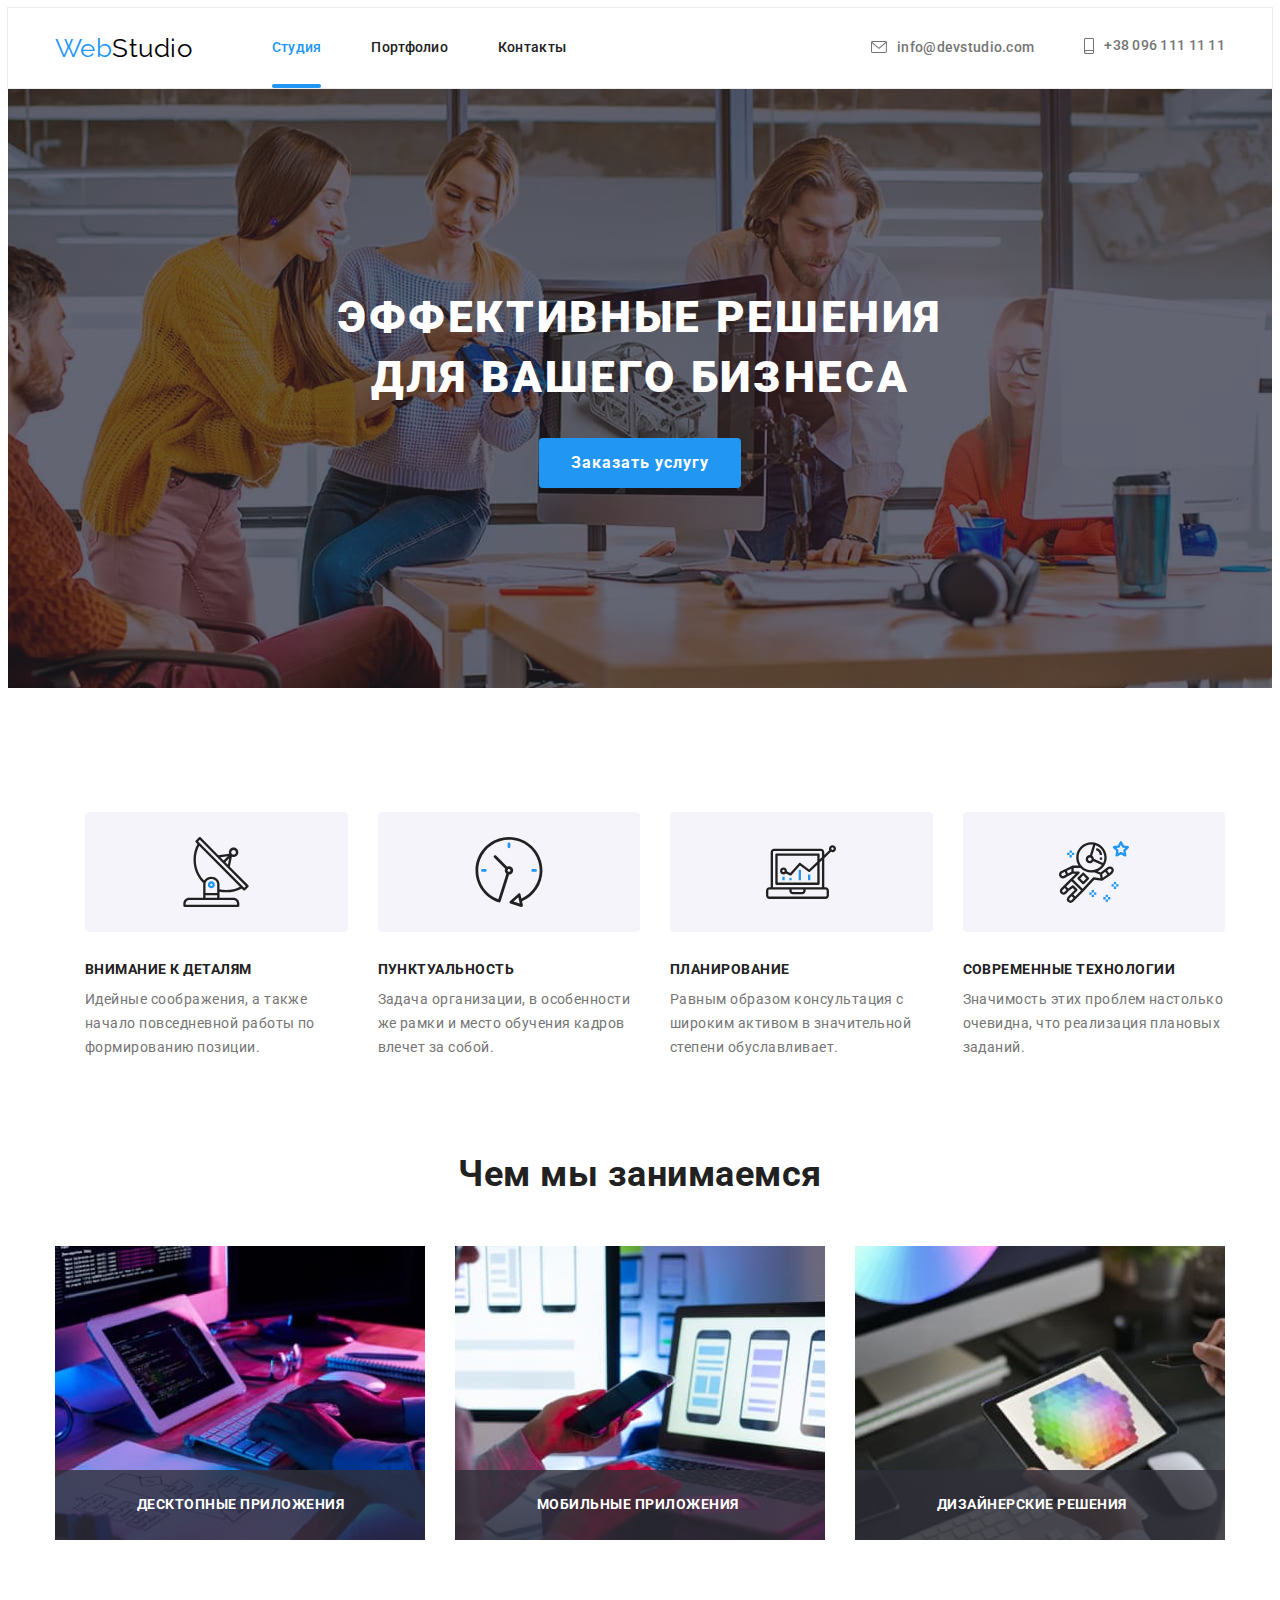
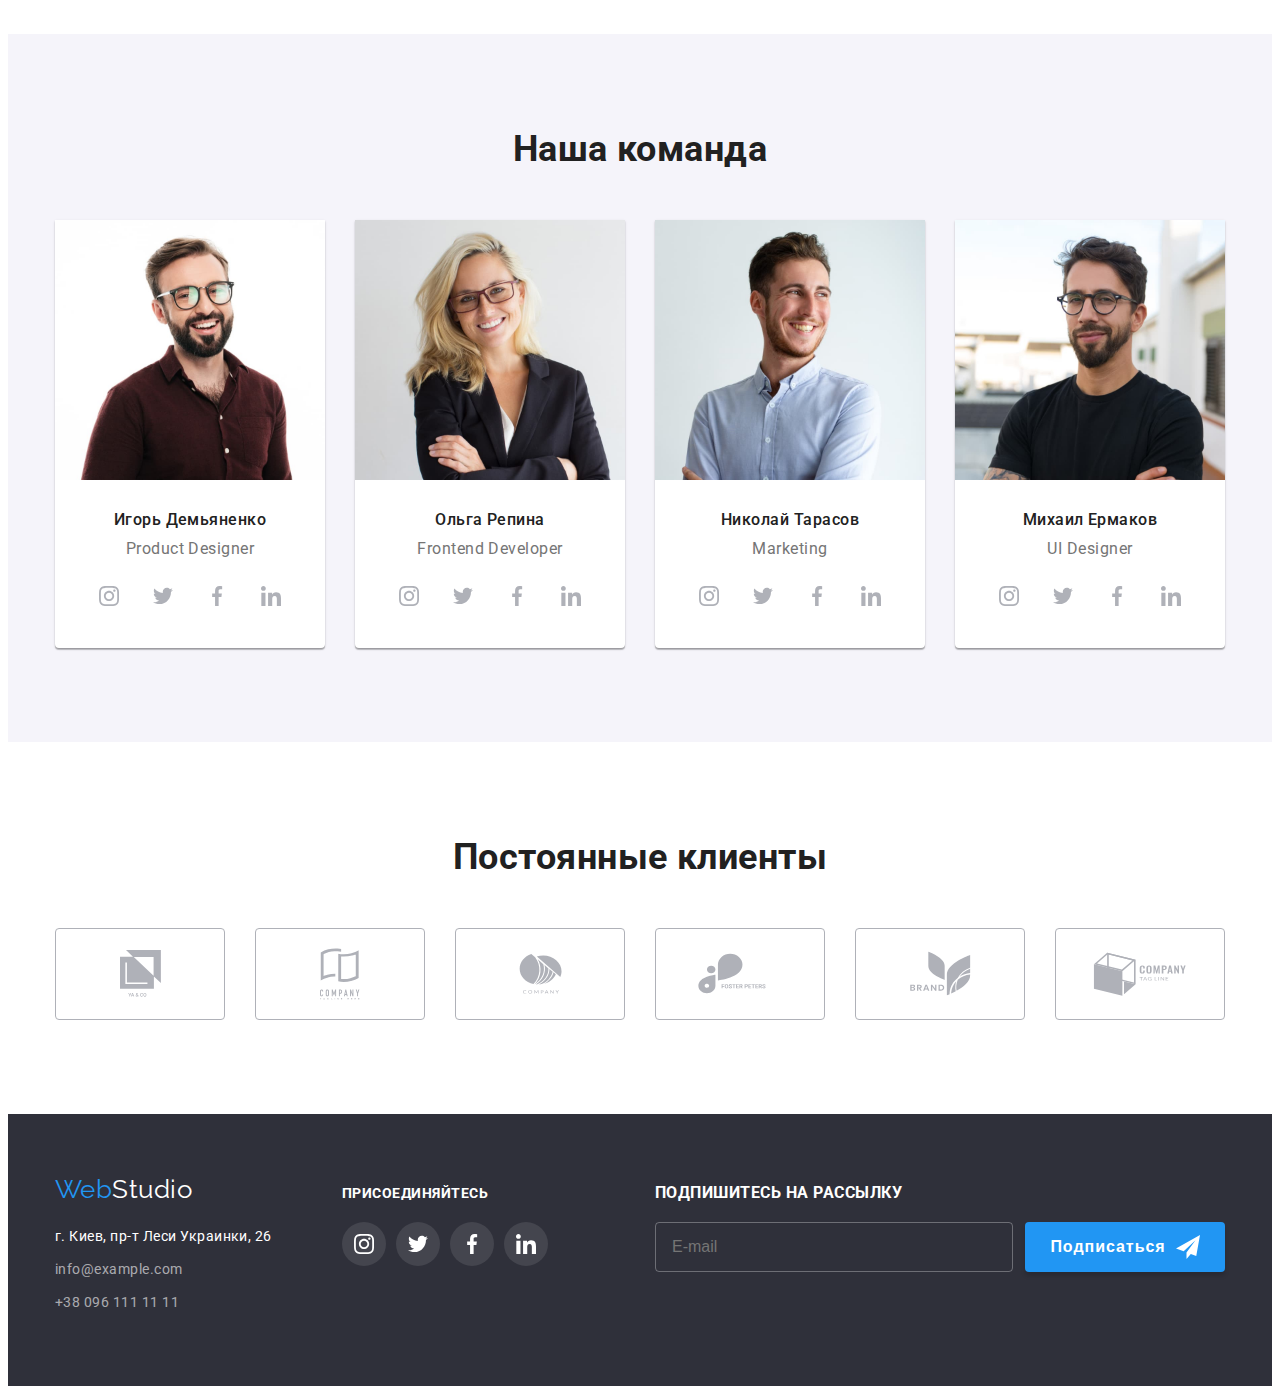
==== index.html @ 28842989 "дз-8" ====
<!DOCTYPE html>
<html lang="ru">
<head>
    <meta charset="UTF-8">
    <meta http-equiv="X-UA-Compatible" content="IE=edge">
    <meta name="viewport" content="width=device-width, initial-scale=1.0">
    <title>WebStudio</title>
    <link href="https://fonts.googleapis.com/css2?family=Raleway:wght@700&family=Roboto:wght@400;500;700;900&display=swap" rel="stylesheet">
    <link rel="stylesheet" href="https://cdnjs.cloudflare.com/ajax/libs/modern-normalize/1.1.0/modern-normalize.min.css"
        integrity="sha512-wpPYUAdjBVSE4KJnH1VR1HeZfpl1ub8YT/NKx4PuQ5NmX2tKuGu6U/JRp5y+Y8XG2tV+wKQpNHVUX03MfMFn9Q=="
        crossorigin="anonymous" referrerpolicy="no-referrer" />
    <link rel="stylesheet" href="./css/main.min.css">
</head>
<body>
    <header class="header">
        <div class="container main-nav">
            <a href="./index.html" class="logo">
                <span class="accent">Web</span>Studio
            </a>
            <button type="button" 
            class="menu-mobile-button" 
            aria-expanded="false" 
            aria-controls="menu-container" 
            .js-open-menu>
                <svg width="40" height="40" aria-label="Переключатель мобильного меню">
                    <use class="icon-mobile-open" href="./images/icons.svg#menu"></use>
                </svg>
            </button>
            <div class="menu-container" id="menu-container" .js-menu-container>
                <div class="menu-mobie-container">
                    <button type="button" 
                    class="menu-container-button" 
                    aria-expanded="false" 
                    aria-controls="menu-container"
                    .js-close-menu>
                        <svg width="40" height="40" aria-label="Переключатель мобильного меню">
                            <use class="icon-mobile-close" href="./images/icons.svg#close-mobile"></use>
                        </svg>
                    </button>
                    <nav class="main-nav">
                        <ul class="site-nav">
                            <li class="item">
                                <a href="./index.html" class="link current">Студия</a>
                            </li>
                            <li class="item">
                                <a href="./prettier.html" class="link">Портфолио</a>
                            </li>
                            <li class="item">
                                <a href="/" class="link">Контакты</a>
                            </li>
                        </ul>
                    </nav>
                    <ul class="contacts">
                        <li class="item">
                            <a href="mailto:info@devstudio.com" class="link link-email">
                                <svg class="icon-contacts" width="16" height="12" aria-hidden="true">
                                    <use href="./images/icons.svg#envelope"></use>
                                </svg>
                                info@devstudio.com
                            </a>
                        </li>
                        <li class="item">
                            <a href="tel:+380961111111" class="link link-tel">
                                <svg class="icon-contacts" width="10" height="16" aria-hidden="true">
                                    <use href="./images/icons.svg#smartphone"></use>
                                </svg>
                                +38 096 111 11 11
                            </a>
                        </li>
                    </ul>
                    <ul class="social-networks">
                        <li class="social-networks-item">
                            <a href="#" class="social-networks-link">Instagram</a>
                        </li>
                        <li class="social-networks-item">
                            <a href="#" class="social-networks-link">Twitter</a>
                        </li>
                        <li class="social-networks-item">
                            <a href="#" class="social-networks-link">Facebook</a>
                        </li>
                        <li class="social-networks-item">
                            <a href="#" class="social-networks-link">LinkedIn</a>
                        </li>
                    </ul>
                </div>
            </div>
        </div>
    </header>
    <main>
        <section class="section hero">
            <div class="container">
                <h1 class="hero-title">Эффективные решения для вашего бизнеса</h1>
                <button data-modal-open type="button" class="button">Заказать услугу</button>
            </div>
        </section>
        <section class="section">
            <div class="container">
                <h2 class="visually-hidden">Особенности</h2>
                <ul class="peculiarities">
                    <li class="item">
                        <div class="thumb">
                            <svg class="icon-details" width="70" height="70">
                                <use href="./images/icons.svg#antenna"></use>
                            </svg>
                        </div>
                        <h3 class="title">Внимание к деталям</h3>
                        <p class="text">
                            Идейные соображения, а также начало повседневной работы по формированию позиции.
                        </p>
                    </li>
                    <li class="item">
                        <div class="thumb">
                            <svg class="icon-details" width="70" height="70">
                                <use href="./images/icons.svg#clock"></use>
                            </svg>
                        </div>
                        <h3 class="title">Пунктуальность</h3>
                        <p class="text">
                            Задача организации, в особенности же рамки и место обучения кадров влечет за собой.
                        </p>
                    </li>
                    <li class="item">
                        <div class="thumb">
                            <svg class="icon-details" width="70" height="70">
                                <use href="./images/icons.svg#diagram"></use>
                            </svg>
                        </div>
                        <h3 class="title">Планирование</h3>
                        <p class="text">
                            Равным образом консультация с широким активом в значительной степени обуславливает.
                        </p>
                    </li>
                    <li class="item">
                        <div class="thumb">
                            <svg class="icon-details" width="70" height="70">
                                <use href="./images/icons.svg#astronaut"></use>
                            </svg>
                        </div>
                        <h3 class="title">Современные технологии</h3>
                        <p class="text">
                            Значимость этих проблем настолько очевидна, что реализация плановых заданий.
                        </p>
                    </li>
                </ul>
            </div>
        </section>
        <section class="section image">
            <div class="container">
                <h2 class="section-title">Чем мы занимаемся</h2>
                <ul class="picture">
                    <li class="item">
                        <img src="./images/1.jpg" alt="Верстка" width="370">
                        <div class="picture-text">
                            <p class="picture-text-text">Десктопные приложения</p>
                        </div>
                    </li>
                    <li class="item">
                        <img src="./images/2.jpg" alt="Разработка моб. приложений" width="370">
                        <div class="picture-text">
                            <p class="picture-text-text">Мобильные приложения</p>
                        </div>
                    </li>
                    <li class="item">
                        <img src="./images/3.jpg" alt="Робота за ПК" width="370">
                        <div class="picture-text">
                            <p class="picture-text-text">Дизайнерские решения</p>
                        </div>
                    </li>
                </ul>
            </div>
        </section>
        <section class="section team">
            <div class="container">
                <h2 class="team-title">Наша команда</h2>
                <ul class="work-list">
                    <li class="work-item">
                        <article class="card">
                            <div class="card-thumb">
                                <img src="./images/4.jpg" alt="работник1" width="270">
                            </div>
                            <div class="card-content">
                                <h3 class="title">Игорь Демьяненко</h3>
                                <p class="team-text">Product Designer</p>
                                <ul class="card-icon">
                                    <li class="item-team">
                                        <a class="link" href="#">
                                            <svg class="icon-team" width="20" height="20" aria-label="Ссылка на Instagram">
                                                <use href="./images/icons.svg#instagram"></use>
                                            </svg>
                                        </a>
                                    </li>
                                    <li class="item-team">
                                        <a class="link" href="#">
                                            <svg class="icon-team" width="20" height="20" aria-label="Ссылка на Twitter">
                                                <use href="./images/icons.svg#twitter"></use>
                                            </svg>
                                        </a>
                                    </li>
                                    <li class="item-team">
                                        <a class="link" href="#">
                                            <svg class="icon-team" width="20" height="20" aria-label="Ссылка на Facebook">
                                                <use href="./images/icons.svg#facebook"></use>
                                            </svg>
                                        </a>
                                    </li>
                                    <li class="item-team">
                                        <a class="link" href="#">
                                            <svg class="icon-team" width="20" height="20" aria-label="Ссылка на Linkedin">
                                                <use href="./images/icons.svg#linkedin"></use>
                                            </svg>
                                        </a>
                                    </li>
                                </ul>
                            </div>
                        </article>
                    </li>
                    <li class="work-item">
                        <article class="card">
                            <div class="card-thumb">
                                <img src="./images/5.jpg" alt="работник2" width="270">
                            </div>
                            <div class="card-content">
                                <h3 class="title">Ольга Репина</h3>
                                <p class="team-text">Frontend Developer</p>
                                <ul class="card-icon">
                                    <li class="item-team">
                                        <a class="link" href="#">
                                            <svg class="icon-team" width="20" height="20" aria-label="Ссылка на Instagram">
                                                <use href="./images/icons.svg#instagram"></use>
                                            </svg>
                                        </a>
                                    </li>
                                    <li class="item-team">
                                        <a class="link" href="#">
                                            <svg class="icon-team" width="20" height="20" aria-label="Ссылка на Twitter">
                                                <use href="./images/icons.svg#twitter"></use>
                                            </svg>
                                        </a>
                                    </li>
                                    <li class="item-team">
                                        <a class="link" href="#">
                                            <svg class="icon-team" width="20" height="20" aria-label="Ссылка на Facebook">
                                                <use href="./images/icons.svg#facebook"></use>
                                            </svg>
                                        </a>
                                    </li>
                                    <li class="item-team">
                                        <a class="link" href="#">
                                            <svg class="icon-team" width="20" height="20" aria-label="Ссылка на Linkedin">
                                                <use href="./images/icons.svg#linkedin"></use>
                                            </svg>
                                        </a>
                                    </li>
                                </ul>
                            </div>
                        </article>
                    </li>
                    <li class="work-item">
                        <article class="card">
                            <div class="card-thumb">
                                <img src="./images/6.jpg" alt="работник3" width="270">
                            </div>
                            <div class="card-content">
                                <h3 class="title">Николай Тарасов</h3>
                                <p class="team-text">Marketing</p>
                                <ul class="card-icon">
                                    <li class="item-team">
                                        <a class="link" href="#">
                                            <svg class="icon-team" width="20" height="20" aria-label="Ссылка на Instagram">
                                                <use href="./images/icons.svg#instagram"></use>
                                            </svg>
                                        </a>
                                    </li>
                                    <li class="item-team">
                                        <a class="link" href="#">
                                            <svg class="icon-team" width="20" height="20" aria-label="Ссылка на Twitter">
                                                <use href="./images/icons.svg#twitter"></use>
                                            </svg>
                                        </a>
                                    </li>
                                    <li class="item-team">
                                        <a class="link" href="#">
                                            <svg class="icon-team" width="20" height="20" aria-label="Ссылка на Facebook">
                                                <use href="./images/icons.svg#facebook"></use>
                                            </svg>
                                        </a>
                                    </li>
                                    <li class="item-team">
                                        <a class="link" href="#">
                                            <svg class="icon-team" width="20" height="20" aria-label="Ссылка на Linkedin">
                                                <use href="./images/icons.svg#linkedin"></use>
                                            </svg>
                                        </a>
                                    </li>
                                </ul>
                            </div>
                        </article>
                    </li>
                    <li class="work-item">
                        <article class="card">
                            <div class="card-thumb">
                                <img src="./images/7.jpg" alt="работник4" width="270">
                            </div>
                            <div class="card-content">
                                <h3 class="title">Михаил Ермаков</h3>
                                <p class="team-text">UI Designer</p>
                                <ul class="card-icon">
                                    <li class="item-team">
                                        <a class="link" href="#">
                                            <svg class="icon-team" width="20" height="20" aria-label="Ссылка на Instagram">
                                                <use href="./images/icons.svg#instagram"></use>
                                            </svg>
                                        </a>
                                    </li>
                                    <li class="item-team">
                                        <a class="link" href="#">
                                            <svg class="icon-team" width="20" height="20" aria-label="Ссылка на Twitter">
                                                <use href="./images/icons.svg#twitter"></use>
                                            </svg>
                                        </a>
                                    </li>
                                    <li class="item-team">
                                        <a class="link" href="#">
                                            <svg class="icon-team" width="20" height="20" aria-label="Ссылка на Facebook">
                                                <use href="./images/icons.svg#facebook"></use>
                                            </svg>
                                        </a>
                                    </li>
                                    <li class="item-team">
                                        <a class="link" href="#">
                                            <svg class="icon-team" width="20" height="20" aria-label="Ссылка на Linkedin">
                                                <use href="./images/icons.svg#linkedin"></use>
                                            </svg>
                                        </a>
                                    </li>
                                </ul>
                            </div>
                        </article>
                    </li>
                </ul>
            </div>
        </section>
        <section class="section clients">
            <div class="container">
                <h2 class="clients-title">Постоянные клиенты</h2>
                <ul class="company">
                    <li class="company-item">
                        <a class="link" href="#">
                            <svg class="icon-clients" width="41" height="47">
                                <use href="./images/icons.svg#client1"></use>
                            </svg>
                        </a>
                    </li>
                    <li class="company-item">
                        <a class="link" href="#">
                            <svg class="icon-clients" width="40" height="52">
                                <use href="./images/icons.svg#client2"></use>
                            </svg>
                        </a>
                    </li>
                    <li class="company-item">
                        <a class="link" href="#">
                            <svg class="icon-clients" width="43" height="41">
                                <use href="./images/icons.svg#client3"></use>
                            </svg>
                        </a>
                    </li>
                    <li class="company-item">
                        <a class="link" href="#">
                            <svg class="icon-clients" width="84" height="41">
                                <use href="./images/icons.svg#client4"></use>
                            </svg>
                        </a>
                    </li>
                    <li class="company-item">
                        <a class="link" href="#">
                            <svg class="icon-clients" width="63" height="45">
                                <use href="./images/icons.svg#client5"></use>
                            </svg>
                        </a>
                    </li>
                    <li class="company-item">
                        <a class="link" href="#">
                            <svg class="icon-clients" width="94" height="44">
                                <use href="./images/icons.svg#client6"></use>
                            </svg>
                        </a>
                    </li>
                </ul>
            </div>
        </section>
    </main>
    <footer class="footer">
        <div class="container address">
            <div class="container-double">
                <div class="footer-address">
                    <a href="./index.html" class="logo-white"><span class="accent">Web</span>Studio</a>
                    <address class="address">
                        <ul class="address-nav">
                            <li class="item"><a class="link-nav" href="https://bit.ly/3pXMvUd" target="_blank"
                                    rel="noopener noreferrer">г.
                                    Киев, пр-т
                                    Леси Украинки, 26</a></li>
                            <li class="item"><a class="link" href="mailto:info@devstudio.com">info@example.com</a></li>
                            <li class="item"><a class="link" href="tel:+380961111111">+38 096 111 11 11</a></li>
                        </ul>
                    </address>
                </div>
                <div class="footer-container">
                    <h3 class="title">присоединяйтесь</h3>
                    <ul class="social">
                        <li class="item-social">
                            <a class="link" href="#">
                                <svg class="icon-social" width="20" height="20" aria-label="Ссылка на Instagram">
                                    <use href="./images/icons.svg#instagram"></use>
                                </svg>
                            </a>
                        </li>
                        <li class="item-social">
                            <a class="link" href="#">
                                <svg class="icon-social" width="20" height="20" aria-label="Ссылка на Twitter">
                                    <use href="./images/icons.svg#twitter"></use>
                                </svg>
                            </a>
                        </li>
                        <li class="item-social">
                            <a class="link" href="#">
                                <svg class="icon-social" width="20" height="20" aria-label="Ссылка на Facebook">
                                    <use href="./images/icons.svg#facebook"></use>
                                </svg>
                            </a>
                        </li>
                        <li class="item-social">
                            <a class="link" href="#">
                                <svg class="icon-social" width="20" height="20" aria-label="Ссылка на Linkedin">
                                    <use href="./images/icons.svg#linkedin"></use>
                                </svg>
                            </a>
                        </li>
                    </ul>
                </div>
            </div>
            <div class="form-footer">
                <b class="form-title">Подпишитесь на рассылку</b>
                <form class="form-subscription">
                    <input class="input-subscription" type="email" name="email" id="email" placeholder="E-mail" />
                    <button class="button-subscription" type="submit">
                        Подписаться
                        <svg class="icon-form" width="24" height="24" aria-hidden="true">
                            <use href="./images/icons.svg#send"></use>
                        </svg>
                    </button>
                </form>
            </div>
        </div>
    </footer>

    <div class="backdrop is-hidden" data-modal>
        <div class="modal">
            <button data-modal-close type="button" class="modal-item">
                <svg class="icon-modal" width="18" height="18" aria-hidden="true">
                    <use href="./images/icons.svg#close"></use>
                </svg>
            </button>
            <form class="form-modal" name="data" autocomplete="on">
                <strong class="form-modal-title">Оставьте свои данные, мы вам перезвоним</strong>
                <div role="group" class="form-group-field">
                    <label class="form-label" for="user-name">Имя</label>
                    <div class="form-field">
                        <svg class="icon-input" width="18" height="18" aria-hidden="true">
                            <use href="./images/icons.svg#person"></use>
                        </svg>
                        <input class="form-input" type="text" name="user-name" id="user-name" minlength="3" placeholder=" "
                            required autofocus>
                    </div>
                    <label class="form-label" for="user-phone">Телефон</label>
                    <div class="form-field">
                        <svg class="icon-input" width="18" height="18" aria-hidden="true">
                            <use href="./images/icons.svg#phone"></use>
                        </svg>
                        <input class="form-input" type="tel" name="user-phone" id="user-phone" pattern=" " placeholder=""
                            required>
                    </div>
                    <label class="form-label" for="user-email">Почта</label>
                    <div class="form-field">
                        <svg class="icon-input" width="18" height="18" aria-hidden="true">
                            <use href="./images/icons.svg#email"></use>
                        </svg>
                        <input class="form-input" type="email" name="user-email" id="user-email" placeholder=" " required>
                    </div>
                    <label class="form-label" for="user-notes">Комментарий</label>
                    <textarea class="form-textarea" name="user-notes" id="user-notes" rows="3"
                        placeholder="Введите текст"></textarea>
                </div>
                <label class="form-contract-label">
                    <input class="checkbox visually-hidden" type="checkbox" name="user-contract" required> Соглашаюсь с
                    рассылкой и принимаю&nbsp;
                    <a class="form-contract-link" href="#">Условия договора</a>
                    <svg class="icon-contract-check" width="16" height="15" aria-hidden="true">
                        <use href="./images/icons.svg#check"></use>
                    </svg>
                    <svg class="icon-contract-checked" width="16" height="15" aria-hidden="true">
                        <use href="./images/icons.svg#checked"></use>
                    </svg>
                </label>
                <button class="form-modal-btn" type="submit">Отправить</button>
            </form>
        </div>
    </div>

    <script src="./js/mobile-menu.js"></script>
    <script src="./js/modal.js"></script>
</body>
</html>
---- css/main.min.css ----
:root{--primary-text-color: #757575;--title-text-color: #212121;--accent-color: #2196F3;--button-hover-color: #188CE8;--primary-white-color: #FFFFFF;--secondary-white-color: #F5F4FA;--address-link-color: rgba(255, 255, 255, 0.6);--logo-color: #000000;--herofooter-bg-color: #2F303A;--icons-primary-color: #afb1b8;--footer-social-color: rgba(255, 255, 255, 10%)}.visually-hidden{position:absolute;width:1px;height:1px;margin:-1px;border:0;padding:0;white-space:nowrap;-webkit-clip-path:inset(100%);clip-path:inset(100%);clip:rect(0 0 0 0);overflow:hidden}body{font-family:Roboto,sans-serif;letter-spacing:.03em;color:var(--primary-text-color);background-color:var(--primary-white-color)}h1,h2,h3,p,ul,li{margin:0}ul,li{list-style:none;text-decoration:none;padding:0}img{display:block;max-width:100%;height:auto}a{text-decoration:none;color:inherit}address{font-style:normal}html{-webkit-box-sizing:border-box;box-sizing:border-box}*,*::after,*::before{-webkit-box-sizing:inherit;box-sizing:inherit}.container{padding-left:15px;padding-right:15px;margin:0 auto}@media screen and (min-width: 480px){.container{width:480px}}@media screen and (min-width: 768px){.container{width:768px}}@media screen and (min-width: 1200px){.container{width:1200px}}.backdrop{position:fixed;top:0;left:0;width:100%;height:100%;background-color:rgba(0,0,0,.2);z-index:1;opacity:1;-webkit-transition:opacity 250ms cubic-bezier(0.4, 0, 0.2, 1),visibility 250ms cubic-bezier(0.4, 0, 0.2, 1);transition:opacity 250ms cubic-bezier(0.4, 0, 0.2, 1),visibility 250ms cubic-bezier(0.4, 0, 0.2, 1)}.backdrop.is-hidden{opacity:0;pointer-events:none;visibility:hidden}.backdrop.is-hidden .modal{-webkit-transform:translate(-50%, -50%) scale(0.9);transform:translate(-50%, -50%) scale(0.9)}.modal{display:-webkit-box;display:-ms-flexbox;display:flex;position:absolute;top:50%;left:50%;padding:40px;background-color:var(--primary-white-color);-webkit-box-shadow:0px 1px 3px rgba(0,0,0,.12),0px 1px 1px rgba(0,0,0,.14),0px 2px 1px rgba(0,0,0,.2);box-shadow:0px 1px 3px rgba(0,0,0,.12),0px 1px 1px rgba(0,0,0,.14),0px 2px 1px rgba(0,0,0,.2);border-radius:4px;-webkit-transform:translate(-50%, -50%) scale(1);transform:translate(-50%, -50%) scale(1);-webkit-transition:-webkit-transform 250ms cubic-bezier(0.4, 0, 0.2, 1);transition:-webkit-transform 250ms cubic-bezier(0.4, 0, 0.2, 1);transition:transform 250ms cubic-bezier(0.4, 0, 0.2, 1);transition:transform 250ms cubic-bezier(0.4, 0, 0.2, 1), -webkit-transform 250ms cubic-bezier(0.4, 0, 0.2, 1)}.modal-item{display:-webkit-box;display:-ms-flexbox;display:flex;position:absolute;top:8px;right:8px;width:30px;height:30px;border-radius:50%;-webkit-box-align:center;-ms-flex-align:center;align-items:center;-webkit-box-pack:center;-ms-flex-pack:center;justify-content:center;background-color:inherit;border:1px solid rgba(0,0,0,.1);cursor:pointer}.modal-item:hover .icon-modal,.modal-item:focus .icon-modal{fill:var(--accent-color)}.icon-modal{position:absolute;fill:var(--logo-color);-webkit-transition:fill 250ms cubic-bezier(0.4, 0, 0.2, 1);transition:fill 250ms cubic-bezier(0.4, 0, 0.2, 1)}.form-modal{display:-webkit-box;display:-ms-flexbox;display:flex;-webkit-box-orient:vertical;-webkit-box-direction:normal;-ms-flex-direction:column;flex-direction:column;width:370px;-webkit-box-align:center;-ms-flex-align:center;align-items:center;text-align:left;padding:0}@media screen and (max-width: 479px){.form-modal{width:calc(100vw - 80px)}}@media screen and (min-width: 1200px){.form-modal{width:448px}}.form-modal-title{font-weight:700;font-size:20px;line-height:1.5;text-align:center;color:var(--title-text-color);margin-bottom:12px}@media screen and (min-width: 1200px){.form-modal-title{line-height:1.17}}.form-group-field{width:100%;font-size:16px;line-height:1.125;margin-bottom:20px}.form-label{display:block;font-size:12px;line-height:1.17;letter-spacing:.01em;color:var(--primary-text-color);padding:0;margin-bottom:4px}.form-field{position:relative;width:100%;margin-bottom:10px}.form-field:focus-within>.icon-input{fill:var(--accent-color)}.icon-input{position:absolute;left:12px;top:50%;-webkit-transform:translateY(-50%);transform:translateY(-50%);width:18px;height:18px;fill:var(--title-text-color);-webkit-transition:fill 250ms cubic-bezier(0.4, 0, 0.2, 1);transition:fill 250ms cubic-bezier(0.4, 0, 0.2, 1)}.form-input{width:100%;min-height:40px;border:1px solid rgba(33,33,33,.2);border-radius:4px;padding-left:42px;color:var(--primary-text-color);-webkit-transition:border 250ms cubic-bezier(0.4, 0, 0.2, 1);transition:border 250ms cubic-bezier(0.4, 0, 0.2, 1)}.form-input:focus-within{border:1px solid #2196f3}.form-textarea{display:block;width:100%;min-height:120px;border:1px solid rgba(33,33,33,.2);border-radius:4px;color:var(--primary-text-color);padding:12px 16px;margin:0;resize:none;-webkit-transition:border 250ms cubic-bezier(0.4, 0, 0.2, 1);transition:border 250ms cubic-bezier(0.4, 0, 0.2, 1)}.form-textarea:focus-within{border:1px solid #2196f3}.form-textarea::-webkit-input-placeholder{color:rgba(117,117,117,.5)}.form-textarea::-moz-placeholder{color:rgba(117,117,117,.5)}.form-textarea:-ms-input-placeholder{color:rgba(117,117,117,.5)}.form-textarea::-ms-input-placeholder{color:rgba(117,117,117,.5)}.form-textarea::placeholder{color:rgba(117,117,117,.5)}.form-contract-label{position:relative;display:-webkit-box;display:-ms-flexbox;display:flex;-webkit-box-align:center;-ms-flex-align:center;align-items:center;margin-bottom:30px;padding-left:24px;font-size:12px;line-height:1.16;color:var(--primary-text-color)}@media screen and (min-width: 1200px){.form-contract-label{font-size:14px;line-height:1.71}}.form-contract-link{text-decoration:underline;color:var(--accent-color)}.icon-contract-check{position:absolute;left:0;top:50%;-webkit-transform:translateY(-50%);transform:translateY(-50%);opacity:1;-webkit-transition:opacity 250ms cubic-bezier(0.4, 0, 0.2, 1);transition:opacity 250ms cubic-bezier(0.4, 0, 0.2, 1)}.checkbox:checked~.icon-contract-check{opacity:0}.icon-contract-checked{position:absolute;left:0;top:50%;-webkit-transform:translateY(-50%);transform:translateY(-50%);opacity:0;fill:var(--accent-color);-webkit-transition:opacity 250ms cubic-bezier(0.4, 0, 0.2, 1);transition:opacity 250ms cubic-bezier(0.4, 0, 0.2, 1)}.form-contract-label:focus-within>.icon-contract-checked,.checkbox:checked~.icon-contract-checked{opacity:1}.checkbox:focus-visible~.icon-contract-checked{outline-offset:2px;outline:2px solid #000;border-radius:1px}.form-modal-btn{display:-webkit-box;display:-ms-flexbox;display:flex;-webkit-box-align:center;-ms-flex-align:center;align-items:center;-webkit-box-pack:center;-ms-flex-pack:center;justify-content:center;width:200px;height:50px;padding:0;font-weight:700;font-size:16px;line-height:1.875;letter-spacing:.06em;color:var(--primary-white-color);-webkit-box-shadow:0px 4px 4px rgba(0,0,0,.15);box-shadow:0px 4px 4px rgba(0,0,0,.15);background-color:var(--accent-color);border:none;border-radius:4px;cursor:pointer;-webkit-transition:background-color 250ms cubic-bezier(0.4, 0, 0.2, 1);transition:background-color 250ms cubic-bezier(0.4, 0, 0.2, 1)}.form-modal-btn:hover,.form-modal-btn:focus{background-color:var(--button-hover-color)}.section{max-width:1600px;margin:0 auto;padding-top:60px;padding-bottom:60px}@media screen and (min-width: 1200px){.section{padding-top:94px;padding-bottom:94px}}.section-title,.team-title,.clients-title{margin-top:0;margin-bottom:50px;font-size:36px;line-height:1.17;text-align:center;color:var(--title-text-color)}.site-nav .link:hover,.site-nav .link:focus,.contacts .link:hover,.contacts .link:focus,.address-nav .link:hover,.address-nav .link:focus{color:var(--accent-color)}.button-menu .button-potrf.active,.button-potrf:hover,.button-potrf:focus{color:var(--primary-white-color);background-color:var(--accent-color);-webkit-box-shadow:0px 3px 1px rgba(0,0,0,.1),0px 1px 2px rgba(0,0,0,.08),0px 2px 2px rgba(0,0,0,.12);box-shadow:0px 3px 1px rgba(0,0,0,.1),0px 1px 2px rgba(0,0,0,.08),0px 2px 2px rgba(0,0,0,.12)}.header{outline:1px solid #ececec}.logo{font-family:Raleway;font-size:24px;line-height:1.17;color:var(--logo-color);margin-right:auto}@media screen and (min-width: 1200px){.logo{font-size:26px;line-height:1.19}}.accent{color:var(--accent-color)}.main-nav{display:-webkit-box;display:-ms-flexbox;display:flex;-webkit-box-pack:justify;-ms-flex-pack:justify;justify-content:space-between;-webkit-box-align:center;-ms-flex-align:center;align-items:center}@media screen and (max-width: 767px){.main-nav{padding-top:16px;padding-bottom:16px}}@media screen and (max-width: 767px){.menu-container{display:none;position:fixed;left:0;top:0;width:100%;height:100%;background-color:var(--primary-white-color);overflow-y:scroll;z-index:2}.menu-container.is-open{display:-webkit-box;display:-ms-flexbox;display:flex}}@media screen and (max-width: 767px){.menu-mobie-container{position:relative;width:480px;padding-top:48px;padding-right:83px;padding-bottom:48px;padding-left:40px;height:100%;display:-webkit-box;display:-ms-flexbox;display:flex;-webkit-box-orient:vertical;-webkit-box-direction:normal;-ms-flex-direction:column;flex-direction:column;-webkit-box-pack:justify;-ms-flex-pack:justify;justify-content:space-between;margin-left:auto;margin-right:auto}}@media screen and (min-width: 768px){.menu-mobie-container{display:-webkit-box;display:-ms-flexbox;display:flex;-webkit-box-pack:center;-ms-flex-pack:center;justify-content:center;-webkit-box-align:center;-ms-flex-align:center;align-items:center}}.menu-container-button{position:absolute;top:8px;right:15px;margin-left:auto;padding:0;background-color:var(--primary-white-color);border:1px solid rgba(0,0,0,0)}@media screen and (min-width: 768px){.menu-container-button{display:none}}.menu-mobile-button{padding:0;margin-left:auto;background-color:var(--primary-white-color);border:1px solid rgba(0,0,0,0)}@media screen and (min-width: 768px){.menu-mobile-button{display:none}}.menu-mobile-button:hover .icon-mobile-close,.menu-mobile-button:focus .icon-mobile-close{fill:var(--accent-color)}.menu-mobile-button .icon-mobile-close{display:none}.menu-mobile-button.is-open .icon-mobile-close{display:block}.menu-mobile-button:hover .icon-mobile-open,.menu-mobile-button:focus .icon-mobile-open{fill:var(--accent-color)}.menu-mobile-button.is-open .icon-mobile-open{display:none}@media screen and (min-width: 768px){.site-nav{display:-webkit-box;display:-ms-flexbox;display:flex;-webkit-box-pack:center;-ms-flex-pack:center;justify-content:center;-webkit-box-align:center;-ms-flex-align:center;align-items:center}}.site-nav .link{display:block;font-weight:500;font-size:40px;line-height:1.17;letter-spacing:.02em;color:var(--title-text-color);-webkit-transition:color 250ms cubic-bezier(0.4, 0, 0.2, 1);transition:color 250ms cubic-bezier(0.4, 0, 0.2, 1)}@media screen and (min-width: 768px){.site-nav .link{font-size:14px;line-height:1.14;padding-top:32px;padding-bottom:32px}}@media screen and (max-width: 767px){.site-nav .item+.item{margin-top:32px}}@media screen and (min-width: 768px){.site-nav .item+.item{margin-left:50px}}.site-nav .link.current{color:var(--accent-color)}.site-nav .link.current::after{position:absolute;display:block;content:"";bottom:0;right:0;width:100%;height:4px;border-radius:2px;background-color:#2196f3}@media screen and (min-width: 768px){.site-nav .item{position:relative}}@media screen and (max-width: 767px){.contacts{display:-webkit-box;display:-ms-flexbox;display:flex;-webkit-box-pack:start;-ms-flex-pack:start;justify-content:start;-webkit-box-align:start;-ms-flex-align:start;align-items:flex-start;-webkit-box-orient:vertical;-webkit-box-direction:reverse;-ms-flex-direction:column-reverse;flex-direction:column-reverse}}@media screen and (min-width: 768px)and (max-width: 1199px){.contacts{display:-webkit-box;display:-ms-flexbox;display:flex;-webkit-box-pack:start;-ms-flex-pack:start;justify-content:start;-webkit-box-align:start;-ms-flex-align:start;align-items:flex-start;-webkit-box-orient:vertical;-webkit-box-direction:normal;-ms-flex-direction:column;flex-direction:column}}@media screen and (min-width: 1200px){.contacts{display:-webkit-box;display:-ms-flexbox;display:flex;-webkit-box-pack:start;-ms-flex-pack:start;justify-content:start;-webkit-box-align:center;-ms-flex-align:center;align-items:center;height:100%}}@media screen and (max-width: 767px){.contacts{margin-top:auto;margin-bottom:64px}}@media screen and (min-width: 768px){.contacts{margin-left:84px}}@media screen and (min-width: 1200px){.contacts{margin-left:305px}}.contacts .item{fill:currentColor}@media screen and (max-width: 767px){.contacts .item{margin-bottom:32px}}.contacts .icon-contacts{display:none}@media screen and (min-width: 768px){.contacts .icon-contacts{display:inline-block;margin-right:10px;fill:currentColor}}.contacts .icon-contacts:hover{fill:var(--accent-color)}.contacts .link{font-weight:500;letter-spacing:.02em;-webkit-transition:color 250ms cubic-bezier(0.4, 0, 0.2, 1);transition:color 250ms cubic-bezier(0.4, 0, 0.2, 1)}@media screen and (min-width: 768px){.contacts .link{display:-webkit-inline-box;display:-ms-inline-flexbox;display:inline-flex;-webkit-box-pack:start;-ms-flex-pack:start;justify-content:start;-webkit-box-align:center;-ms-flex-align:center;align-items:center;font-size:14px;line-height:1.14}}@media screen and (min-width: 1200px){.contacts .link{display:-webkit-inline-box;display:-ms-inline-flexbox;display:inline-flex;-webkit-box-pack:start;-ms-flex-pack:start;justify-content:start;-webkit-box-align:center;-ms-flex-align:center;align-items:center;height:100%;font-size:14px;line-height:1.14}}@media screen and (min-width: 768px)and (max-width: 1199px){.contacts .item+.item{margin-top:10px}}@media screen and (min-width: 1200px){.contacts .item+.item{margin-left:50px;height:100%}}.link-tel{font-size:34px;line-height:1.17;color:var(--accent-color)}@media screen and (min-width: 768px){.link-tel{display:-webkit-box;display:-ms-flexbox;display:flex;-webkit-box-align:center;-ms-flex-align:center;align-items:center;font-size:12px;line-height:1.16;color:var(--primary-text-color)}}@media screen and (min-width: 1200px){.link-tel{font-size:14px;line-height:1.14}}.link-email{font-size:24px;line-height:1.16;color:var(--primary-text-color)}@media screen and (min-width: 768px){.link-email{display:-webkit-box;display:-ms-flexbox;display:flex;-webkit-box-pack:center;-ms-flex-pack:center;justify-content:center;-webkit-box-align:center;-ms-flex-align:center;align-items:center;font-size:12px}}@media screen and (min-width: 1200px){.link-email{font-size:14px;line-height:1.14;margin-bottom:0}}.social-networks{display:none}@media screen and (min-width: 280px)and (max-width: 767px){.social-networks{display:-webkit-inline-box;display:-ms-inline-flexbox;display:inline-flex;-webkit-box-pack:start;-ms-flex-pack:start;justify-content:start;-webkit-box-align:center;-ms-flex-align:center;align-items:center}}.social-networks-item{margin-top:10px}.social-networks-item+.social-networks-item{border-left:1px solid rgba(33,33,33,.2)}@media screen and (min-width: 358px)and (max-width: 449px){.social-networks-item:last-child{border-left:none}}@media screen and (min-width: 280px)and (max-width: 356px){.social-networks-item:nth-child(3){border-left:none}}@media screen and (min-width: 357px)and (max-width: 449px){.social-networks-item:nth-child(3){border-left:1px solid rgba(33,33,33,.2)}}.social-networks-link{display:inline-block;text-decoration:none;padding:0 10px;background-color:rgba(0,0,0,0);font-weight:500;font-size:18px;line-height:1.222;letter-spacing:.02em;color:var(--accent-color)}.hero{padding:118px 0;text-align:center;background-color:var(--herofooter-bg-color);max-width:1600px;margin-left:auto;margin-right:auto;background-repeat:no-repeat;background-position:center;background-size:cover}@media screen and (max-width: 479px){.hero{max-width:480px;background-image:-webkit-gradient(linear, left top, left bottom, from(rgba(47, 48, 58, 0.4)), to(rgba(47, 48, 58, 0.4))),url(/images/mobile/hero/fon480.jpg);background-image:linear-gradient(rgba(47, 48, 58, 0.4), rgba(47, 48, 58, 0.4)),url(/images/mobile/hero/fon480.jpg)}}@media screen and (max-width: 479px)and (min-device-pixel-ratio: 2),screen and (max-width: 479px)and (-webkit-min-device-pixel-ratio: 2),screen and (max-width: 479px)and (min-resolution: 192dpi),screen and (max-width: 479px)and (min-resolution: 2dppx){.hero{background-image:-webkit-gradient(linear, left top, left bottom, from(rgba(47, 48, 58, 0.4)), to(rgba(47, 48, 58, 0.4))),url(/images/mobile/hero/fon480@2x.jpg);background-image:linear-gradient(rgba(47, 48, 58, 0.4), rgba(47, 48, 58, 0.4)),url(/images/mobile/hero/fon480@2x.jpg)}}@media screen and (min-width: 480px)and (max-width: 767px){.hero{max-width:768px;background-image:-webkit-gradient(linear, left top, left bottom, from(rgba(47, 48, 58, 0.4)), to(rgba(47, 48, 58, 0.4))),url(/images/tablet/hero/fon\ 768.jpg);background-image:linear-gradient(rgba(47, 48, 58, 0.4), rgba(47, 48, 58, 0.4)),url(/images/tablet/hero/fon\ 768.jpg)}}@media screen and (min-width: 480px)and (max-width: 767px)and (min-device-pixel-ratio: 2),screen and (min-width: 480px)and (max-width: 767px)and (-webkit-min-device-pixel-ratio: 2),screen and (min-width: 480px)and (max-width: 767px)and (min-resolution: 192dpi),screen and (min-width: 480px)and (max-width: 767px)and (min-resolution: 2dppx){.hero{background-image:-webkit-gradient(linear, left top, left bottom, from(rgba(47, 48, 58, 0.4)), to(rgba(47, 48, 58, 0.4))),url(/images/tablet/hero/fon\ 768@2x.jpg);background-image:linear-gradient(rgba(47, 48, 58, 0.4), rgba(47, 48, 58, 0.4)),url(/images/tablet/hero/fon\ 768@2x.jpg)}}@media screen and (min-width: 768px){.hero{max-width:1600px;background-image:-webkit-gradient(linear, left top, left bottom, from(rgba(47, 48, 58, 0.4)), to(rgba(47, 48, 58, 0.4))),url(/images/fon.jpg);background-image:linear-gradient(rgba(47, 48, 58, 0.4), rgba(47, 48, 58, 0.4)),url(/images/fon.jpg)}}@media screen and (min-width: 768px)and (min-device-pixel-ratio: 2),screen and (min-width: 768px)and (-webkit-min-device-pixel-ratio: 2),screen and (min-width: 768px)and (min-resolution: 192dpi),screen and (min-width: 768px)and (min-resolution: 2dppx){.hero{background-image:-webkit-gradient(linear, left top, left bottom, from(rgba(47, 48, 58, 0.4)), to(rgba(47, 48, 58, 0.4))),url(/images/desktop/hero/fon\ 1600.jpg);background-image:linear-gradient(rgba(47, 48, 58, 0.4), rgba(47, 48, 58, 0.4)),url(/images/desktop/hero/fon\ 1600.jpg)}}@media screen and (min-width: 1200px){.hero{padding:200px 0}}.hero-title{width:360px;margin-left:auto;margin-right:auto;margin-top:0;margin-bottom:30px;font-weight:900;font-size:26px;line-height:1.615;letter-spacing:.06em;text-transform:uppercase;color:var(--primary-white-color)}@media screen and (min-width: 1200px){.hero-title{width:696px;font-size:44px;line-height:1.36}}.button{font-family:inherit;font-weight:700;font-size:16px;line-height:1.88;text-align:center;letter-spacing:.06em;color:var(--primary-white-color);background-color:var(--accent-color);padding:10px 32px;border-radius:4px;border:none;cursor:pointer;-webkit-transition:background-color 250ms cubic-bezier(0.4, 0, 0.2, 1);transition:background-color 250ms cubic-bezier(0.4, 0, 0.2, 1)}.button:hover,.button:focus{color:var(--primary-white-color);background-color:var(--button-hover-color)}@media screen and (min-width: 768px){.peculiarities{display:-webkit-box;display:-ms-flexbox;display:flex;-ms-flex-wrap:wrap;flex-wrap:wrap}}@media screen and (max-width: 479px){.peculiarities .item{width:100%}}@media screen and (max-width: 767px){.peculiarities .item+.peculiarities .item{margin-left:30px}}@media screen and (min-width: 480px)and (max-width: 767px){.peculiarities .item{width:450px}}@media screen and (min-width: 768px)and (max-width: 1199px){.peculiarities .item{-ms-flex-preferred-size:calc(50% - 30px);flex-basis:calc(50% - 30px);margin-left:30px;margin-top:30px}}@media screen and (min-width: 1200px){.peculiarities .item{-ms-flex-preferred-size:calc(25% - 30px);flex-basis:calc(25% - 30px);margin-left:30px;margin-top:30px}}.peculiarities .title{margin-top:0;margin-bottom:10px;font-size:14px;line-height:1.14;text-transform:uppercase;color:var(--title-text-color);text-align:center}@media screen and (min-width: 768px){.peculiarities .title{text-align:left}}.thumb{display:-webkit-box;display:-ms-flexbox;display:flex;margin-bottom:30px;background-color:var(--secondary-white-color);border-radius:4px;height:120px;-webkit-box-align:center;-ms-flex-align:center;align-items:center;-webkit-box-pack:center;-ms-flex-pack:center;justify-content:center}.text{margin-top:0;margin-bottom:0;font-size:14px;line-height:1.71}@media screen and (max-width: 768px){.text{margin-bottom:30px}}.image{padding-top:0}@media screen and (max-width: 1199px){.image{display:none}}.picture{display:-webkit-box;display:-ms-flexbox;display:flex;position:relative;width:370}.picture .item+.item{margin-left:30px}.picture-text{display:-webkit-box;display:-ms-flexbox;display:flex;position:absolute;padding:27px 82px;bottom:0;font-weight:700;font-size:14px;line-height:1.14;text-transform:uppercase;color:#fff;-webkit-box-pack:center;-ms-flex-pack:center;justify-content:center;-webkit-box-align:center;-ms-flex-align:center;align-items:center}.picture-text-text{margin:0}.picture .item::before{display:inline-block;position:absolute;content:"";width:370px;height:70px;bottom:0;background-color:rgba(47,48,58,.8)}.section.team{background-color:var(--secondary-white-color)}@media screen and (min-width: 768px){.work-list{display:-webkit-box;display:-ms-flexbox;display:flex;-ms-flex-wrap:wrap;flex-wrap:wrap;margin-left:-30px;margin-top:-30px}}.work-list .title{margin-top:0;margin-bottom:10px;font-weight:500;font-size:16px;line-height:1.19;color:var(--title-text-color)}.work-item{background-color:var(--primary-white-color);-webkit-box-shadow:0px 1px 3px rgba(0,0,0,.12),0px 1px 1px rgba(0,0,0,.14),0px 2px 1px rgba(0,0,0,.2);box-shadow:0px 1px 3px rgba(0,0,0,.12),0px 1px 1px rgba(0,0,0,.14),0px 2px 1px rgba(0,0,0,.2);border-radius:0px 0px 4px 4px}@media screen and (max-width: 479px){.work-item{width:100%}}@media screen and (min-width: 480px)and (max-width: 767px){.work-item{width:450px}}@media screen and (max-width: 767px){.work-item+.work-item{margin-top:30px}}@media screen and (min-width: 768px)and (max-width: 1199px){.work-item{-ms-flex-preferred-size:calc(50% - 30px);flex-basis:calc(50% - 30px);margin-left:30px;margin-top:30px}}@media screen and (min-width: 1200px){.work-item{-ms-flex-preferred-size:calc(25% - 30px);flex-basis:calc(25% - 30px);margin-left:30px;margin-top:30px}}.card-content{padding:30px;text-align:center}.card-icon{display:-webkit-box;display:-ms-flexbox;display:flex;-webkit-box-pack:center;-ms-flex-pack:center;justify-content:center}.card-icon .link{display:-webkit-inline-box;display:-ms-inline-flexbox;display:inline-flex;-webkit-box-align:center;-ms-flex-align:center;align-items:center;-webkit-box-pack:center;-ms-flex-pack:center;justify-content:center;width:44px;height:44px;border-radius:50%;fill:var(--icons-primary-color);-webkit-transition:background-color 250ms cubic-bezier(0.4, 0, 0.2, 1),fill 250ms cubic-bezier(0.4, 0, 0.2, 1);transition:background-color 250ms cubic-bezier(0.4, 0, 0.2, 1),fill 250ms cubic-bezier(0.4, 0, 0.2, 1)}.card-icon .link:hover,.card-icon .link:focus{fill:var(--primary-white-color);background-color:var(--accent-color)}.card-icon .item-team+.item-team{margin-left:10px}.team-text{margin-top:0;margin-bottom:16px;font-size:16px;line-height:1.19}.company{display:-webkit-box;display:-ms-flexbox;display:flex;-ms-flex-wrap:wrap;flex-wrap:wrap;margin-left:-30px;margin-top:-30px}.company .link{display:-webkit-inline-box;display:-ms-inline-flexbox;display:inline-flex;border:1px solid var(--icons-primary-color);border-radius:4px;width:170px;height:92px;-webkit-box-align:center;-ms-flex-align:center;align-items:center;-webkit-box-pack:center;-ms-flex-pack:center;justify-content:center;fill:var(--icons-primary-color);-webkit-transition:border 250ms cubic-bezier(0.4, 0, 0.2, 1);transition:border 250ms cubic-bezier(0.4, 0, 0.2, 1)}.company .link:hover,.company .link:focus{border:1px solid var(--accent-color)}.company .link:hover .icon-clients,.company .link:hover .icon-clients,.company .link:focus .icon-clients,.company .link:focus .icon-clients{fill:var(--accent-color)}.company .link:hover .icon-clients,.company .link:focus .icon-clients{-webkit-transition:fill 250ms cubic-bezier(0.4, 0, 0.2, 1);transition:fill 250ms cubic-bezier(0.4, 0, 0.2, 1)}.company .company-item+.company-item{margin-left:30px}.company .company-item{-ms-flex-preferred-size:calc(50% - 30px);flex-basis:calc(50% - 30px);margin-left:30px;margin-top:30px}@media screen and (min-width: 768px){.company .company-item{-ms-flex-preferred-size:calc(33.3333333333% - 30px);flex-basis:calc(33.3333333333% - 30px);margin-left:30px;margin-top:30px}}@media screen and (min-width: 1200px){.company .company-item{-ms-flex-preferred-size:calc(16.6666666667% - 30px);flex-basis:calc(16.6666666667% - 30px);margin-left:30px;margin-top:30px}}.footer{padding-top:60px;padding-bottom:60px;background-color:var(--herofooter-bg-color)}@media screen and (min-width: 768px)and (max-width: 1199px){.container-double{display:-webkit-box;display:-ms-flexbox;display:flex;-webkit-box-align:baseline;-ms-flex-align:baseline;align-items:baseline;margin-bottom:60px}}@media screen and (min-width: 768px)and (min-width: 1200px){.container-double{display:-webkit-box;display:-ms-flexbox;display:flex;-webkit-box-align:baseline;-ms-flex-align:baseline;align-items:baseline}}.logo-white{display:block;margin-bottom:20px;font-family:Raleway;font-size:26px;line-height:1.19;color:var(--primary-white-color)}@media screen and (min-width: 768px)and (max-width: 1199px){.footer-address{width:354px;margin-bottom:0;max-width:354px;margin-right:30px}}@media screen and (max-width: 767px){.footer-address{margin-bottom:60px}}.address{text-align:center}@media screen and (min-width: 1200px){.address{display:-webkit-box;display:-ms-flexbox;display:flex;text-align:left;-webkit-box-align:baseline;-ms-flex-align:baseline;align-items:baseline}}.address-nav .item+.item{margin-top:9px}.address-nav .link-nav{font-style:normal;font-size:14px;line-height:1.71;color:var(--primary-white-color)}.address-nav .link{font-style:normal;font-size:14px;line-height:1.71;color:var(--address-link-color);-webkit-transition:color 250ms cubic-bezier(0.4, 0, 0.2, 1);transition:color 250ms cubic-bezier(0.4, 0, 0.2, 1)}.footer-container{margin-bottom:60px}@media screen and (min-width: 768px)and (max-width: 1199px){.footer-container{width:354px;margin-bottom:0;max-width:354px;margin-right:30px}}@media screen and (min-width: 1200px){.footer-container{margin-left:70px}}.footer-container .title{margin-top:0;margin-bottom:20px;font-weight:700;font-size:14px;line-height:1.14;text-transform:uppercase;color:var(--primary-white-color)}.social{display:-webkit-inline-box;display:-ms-inline-flexbox;display:inline-flex}@media screen and (min-width: 1200px){.social{display:-webkit-box;display:-ms-flexbox;display:flex}}.social .link{display:-webkit-inline-box;display:-ms-inline-flexbox;display:inline-flex;-webkit-box-align:center;-ms-flex-align:center;align-items:center;-webkit-box-pack:center;-ms-flex-pack:center;justify-content:center;width:44px;height:44px;border-radius:50%;fill:var(--primary-white-color);background-color:var(--footer-social-color);-webkit-transition:background-color 250ms cubic-bezier(0.4, 0, 0.2, 1);transition:background-color 250ms cubic-bezier(0.4, 0, 0.2, 1)}.social .link:hover,.social .link:focus{background-color:var(--accent-color)}.social .item-social+.item-social{margin-left:10px}.form-footer{margin-left:auto;color:var(--primary-white-color)}.form-title{display:block;text-transform:uppercase;margin-bottom:20px}.form-subscription{display:-webkit-box;display:-ms-flexbox;display:flex;-webkit-box-align:center;-ms-flex-align:center;align-items:center}@media screen and (max-width: 1199px){.form-subscription{-webkit-box-orient:vertical;-webkit-box-direction:normal;-ms-flex-direction:column;flex-direction:column}}.input-subscription{display:-webkit-box;display:-ms-flexbox;display:flex;-webkit-box-align:center;-ms-flex-align:center;align-items:center;min-width:450px;height:50px;padding:0;padding-left:16px;font-size:16px;line-height:1.25;color:var(--primary-white-color);background-color:rgba(0,0,0,0);border:1px solid rgba(255,255,255,.3);border-radius:4px}@media screen and (max-width: 1199px){.input-subscription{margin-bottom:20px}}@media screen and (min-width: 1200px){.input-subscription{min-width:358px;margin-right:12px}}.button-subscription{display:-webkit-box;display:-ms-flexbox;display:flex;-webkit-box-align:center;-ms-flex-align:center;align-items:center;-webkit-box-pack:center;-ms-flex-pack:center;justify-content:center;width:200px;height:50px;padding:0;font-weight:700;font-size:16px;line-height:1.875;letter-spacing:.06em;color:var(--primary-white-color);-webkit-box-shadow:0px 4px 4px rgba(0,0,0,.15);box-shadow:0px 4px 4px rgba(0,0,0,.15);background-color:var(--accent-color);border:none;border-radius:4px;cursor:pointer;-webkit-transition:background-color 250ms cubic-bezier(0.4, 0, 0.2, 1);transition:background-color 250ms cubic-bezier(0.4, 0, 0.2, 1)}.button-subscription:hover,.button-subscription:focus{color:var(--primary-white-color);background-color:var(--button-hover-color)}.icon-form{margin-left:10px;fill:var(--primary-white-color)}.button-menu{display:-webkit-box;display:-ms-flexbox;display:flex;-webkit-box-pack:center;-ms-flex-pack:center;justify-content:center;margin-bottom:50px}@media screen and (max-width: 767px){.button-menu{-webkit-box-pack:start;-ms-flex-pack:start;justify-content:start;-ms-flex-wrap:wrap;flex-wrap:wrap;margin-bottom:25px}}@media screen and (min-width: 768px)and (max-width: 1199px){.button-menu{margin-bottom:30px}}.button-menu .item+.item{margin-left:8px}@media screen and (max-width: 767px){.button-menu .item+.item{margin-bottom:15px}}.button-potrf{margin-top:0;font-family:inherit;font-weight:500;font-size:16px;line-height:1.63;text-align:center;color:var(--title-text-color);background-color:var(--secondary-white-color);padding:6px 22px;border-radius:4px;border:none;cursor:pointer;-webkit-transition:color 250ms cubic-bezier(0.4, 0, 0.2, 1),background-color 250ms cubic-bezier(0.4, 0, 0.2, 1),-webkit-box-shadow 250ms cubic-bezier(0.4, 0, 0.2, 1);transition:color 250ms cubic-bezier(0.4, 0, 0.2, 1),background-color 250ms cubic-bezier(0.4, 0, 0.2, 1),-webkit-box-shadow 250ms cubic-bezier(0.4, 0, 0.2, 1);transition:color 250ms cubic-bezier(0.4, 0, 0.2, 1),background-color 250ms cubic-bezier(0.4, 0, 0.2, 1),box-shadow 250ms cubic-bezier(0.4, 0, 0.2, 1);transition:color 250ms cubic-bezier(0.4, 0, 0.2, 1),background-color 250ms cubic-bezier(0.4, 0, 0.2, 1),box-shadow 250ms cubic-bezier(0.4, 0, 0.2, 1),-webkit-box-shadow 250ms cubic-bezier(0.4, 0, 0.2, 1)}.context{margin-top:0;margin-bottom:0;font-size:16px;line-height:1.88}.content{display:-webkit-box;display:-ms-flexbox;display:flex;-ms-flex-wrap:wrap;flex-wrap:wrap;margin-left:-30px;margin-top:-30px}.content .title{margin-top:0;margin-bottom:4px;font-size:18px;line-height:2;letter-spacing:.06em;color:var(--title-text-color)}.content .item-portf{margin-left:30px;margin-top:30px;background-color:var(--primary-white-color);border:1px solid #eee;-webkit-transition:cursor 250ms cubic-bezier(0.4, 0, 0.2, 1);transition:cursor 250ms cubic-bezier(0.4, 0, 0.2, 1);-webkit-transition:-webkit-box-shadow 250ms cubic-bezier(0.4, 0, 0.2, 1);transition:-webkit-box-shadow 250ms cubic-bezier(0.4, 0, 0.2, 1);transition:box-shadow 250ms cubic-bezier(0.4, 0, 0.2, 1);transition:box-shadow 250ms cubic-bezier(0.4, 0, 0.2, 1), -webkit-box-shadow 250ms cubic-bezier(0.4, 0, 0.2, 1)}@media screen and (min-width: 480px){.content .item-portf{-ms-flex-preferred-size:calc(100% - 30px);flex-basis:calc(100% - 30px)}}@media screen and (min-width: 768px){.content .item-portf{-ms-flex-preferred-size:calc(50% - 30px);flex-basis:calc(50% - 30px)}}@media screen and (min-width: 1200px){.content .item-portf{-ms-flex-preferred-size:calc(33.3333333333% - 30px);flex-basis:calc(33.3333333333% - 30px)}}.content .item-portf:hover,.content .item-portf:focus{cursor:pointer;-webkit-box-shadow:0px 1px 1px rgba(0,0,0,.12),0px 4px 4px rgba(0,0,0,.06),1px 4px 6px rgba(0,0,0,.16);box-shadow:0px 1px 1px rgba(0,0,0,.12),0px 4px 4px rgba(0,0,0,.06),1px 4px 6px rgba(0,0,0,.16)}.card-context{padding:20px}.card-portf:hover .content-text,.card-portf:focus .content-text{opacity:1}.card-thumb:hover::before,.card-thumb:focus::before{opacity:1}.card-thumb{position:relative;overflow:hidden}.card-thumb::before{display:inline-block;position:absolute;content:"";width:100%;height:100%;opacity:0}.card-portf:hover .content-text,.card-portf:focus .content-text{-webkit-transform:translateY(0);transform:translateY(0)}.content-text{display:-webkit-box;display:-ms-flexbox;display:flex;position:absolute;top:0;left:0;-webkit-transform:translate(0, 0);transform:translate(0, 0);padding:63px 24px;font-size:18px;line-height:1.56;color:var(--primary-white-color);opacity:0;background-color:rgba(33,150,243,.9);-webkit-transform:translateY(100%);transform:translateY(100%);-webkit-transition:-webkit-transform 250ms cubic-bezier(0.4, 0, 0.2, 1);transition:-webkit-transform 250ms cubic-bezier(0.4, 0, 0.2, 1);transition:transform 250ms cubic-bezier(0.4, 0, 0.2, 1);transition:transform 250ms cubic-bezier(0.4, 0, 0.2, 1), -webkit-transform 250ms cubic-bezier(0.4, 0, 0.2, 1)}.content-text-text-text{margin:0;width:322px;height:168px;-webkit-box-align:center;-ms-flex-align:center;align-items:center;-webkit-box-pack:center;-ms-flex-pack:center;justify-content:center}/*# sourceMappingURL=main.min.css.map */
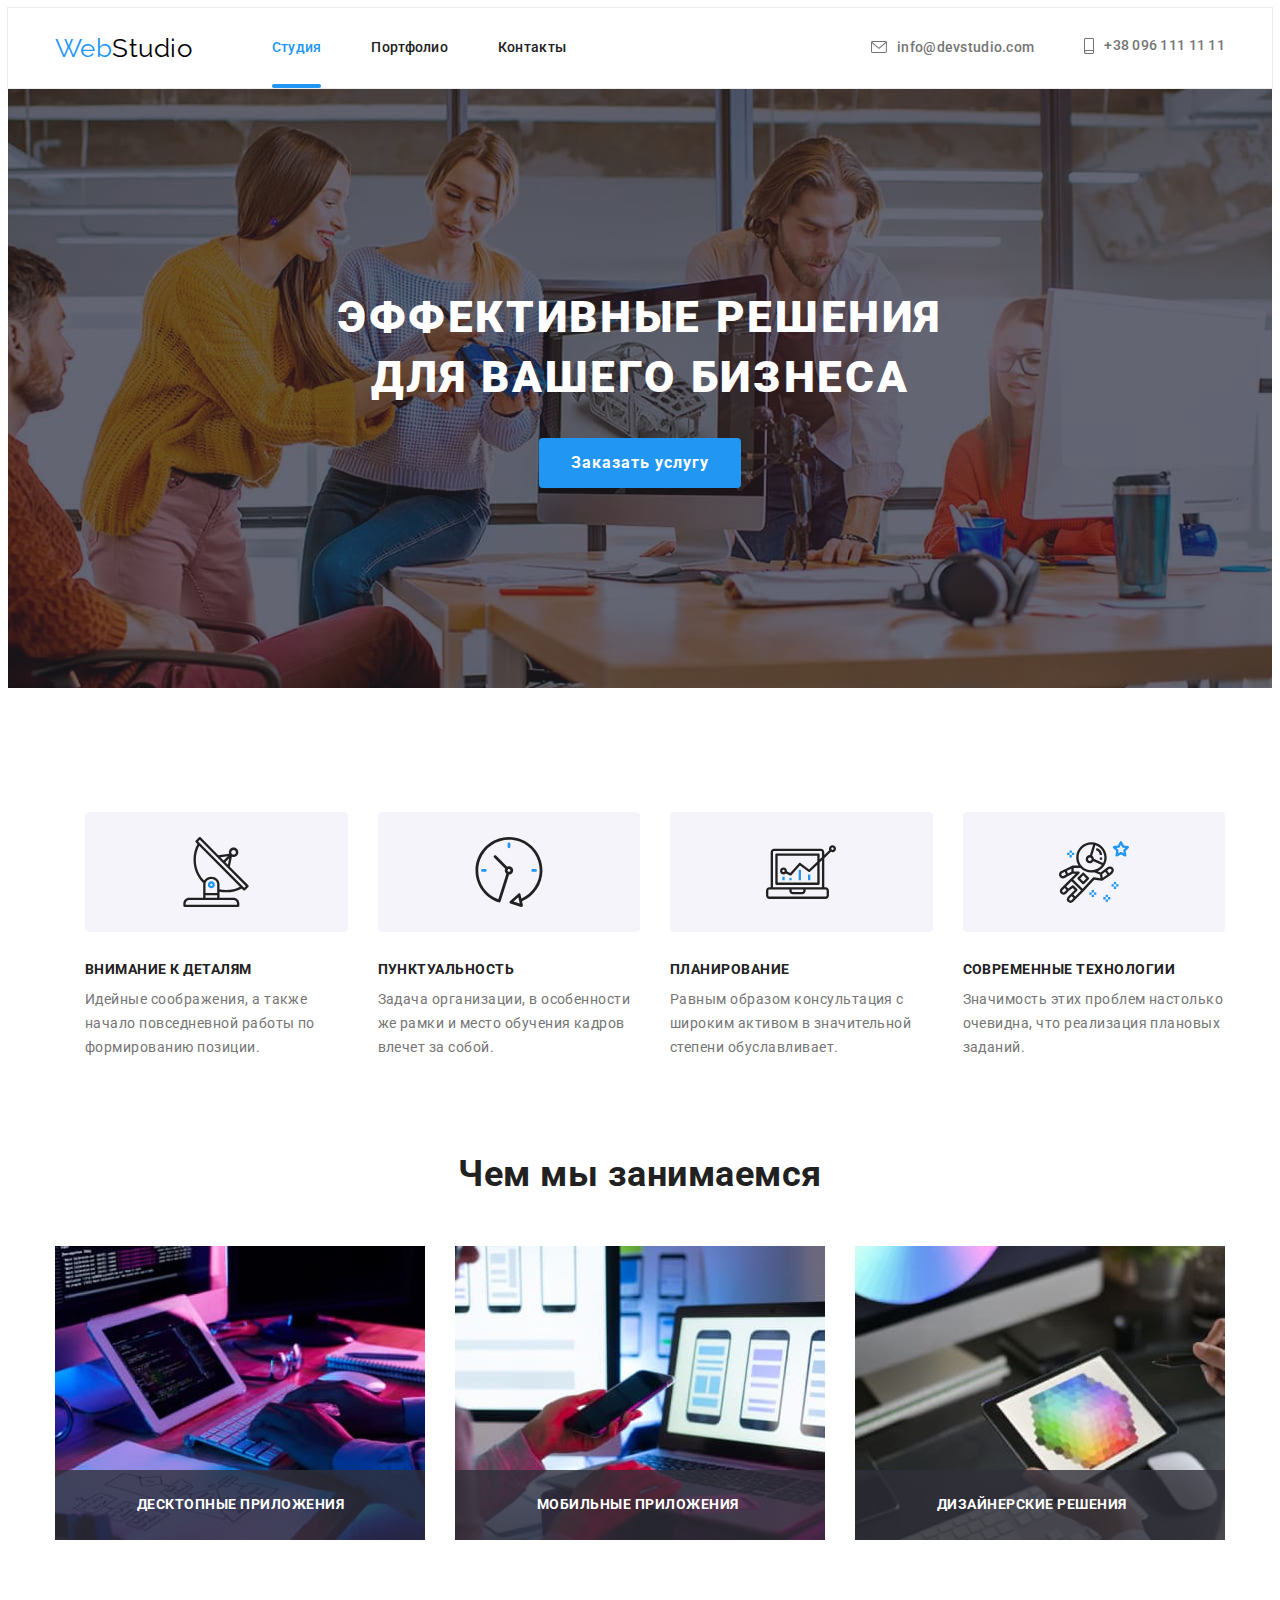
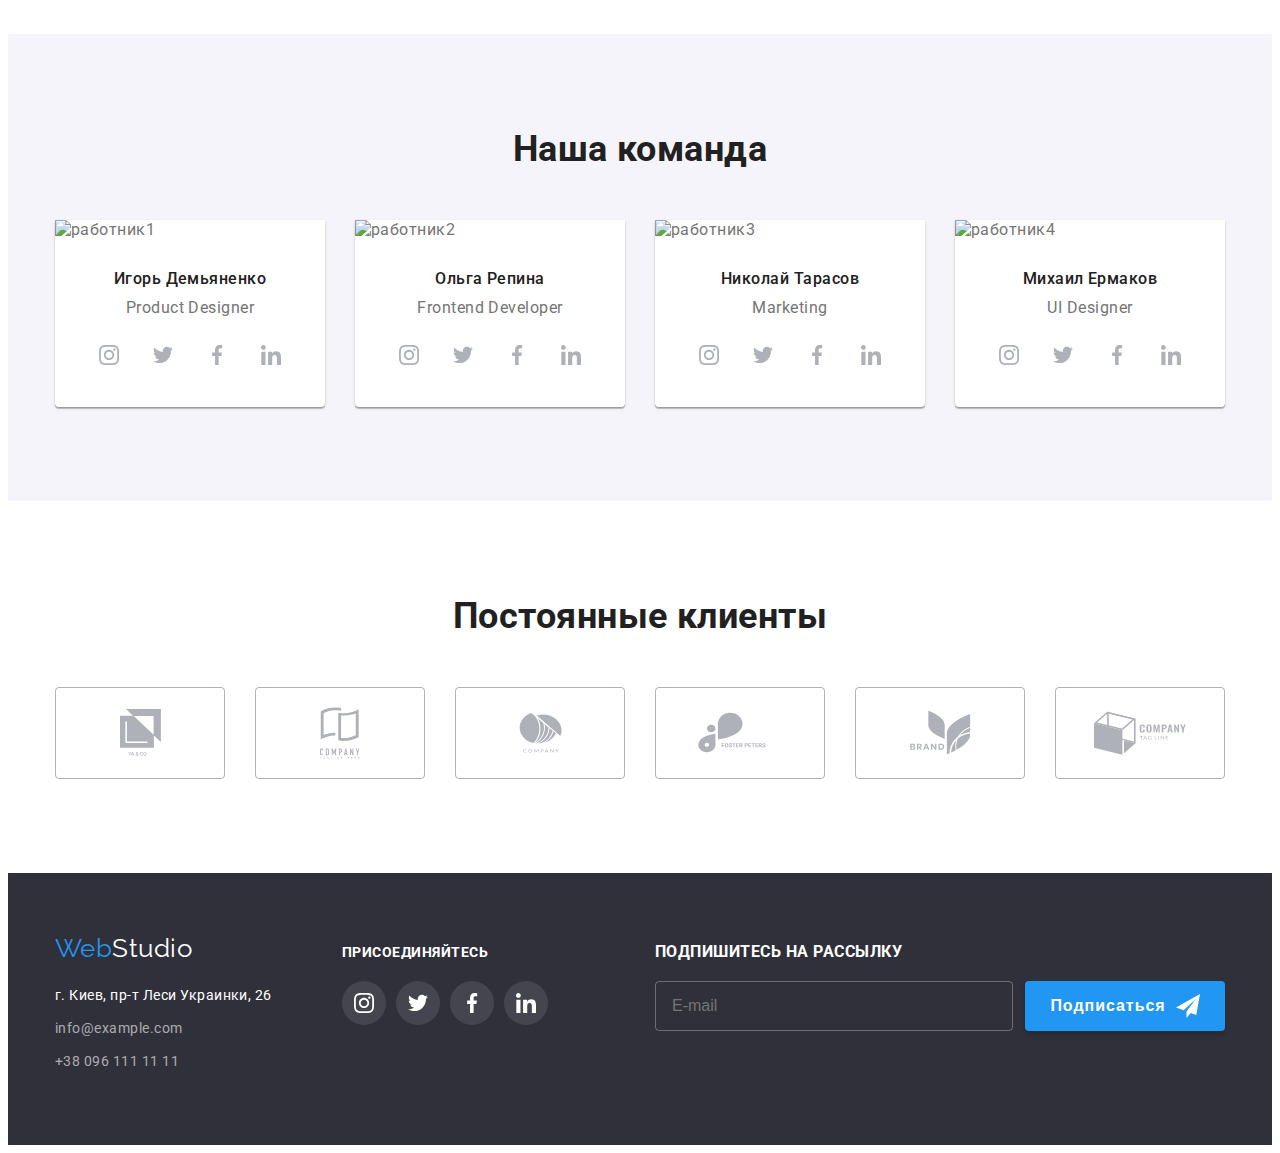
==== commit d4bc85e2: "дз-8" ====
--- a/index.html
+++ b/index.html
@@ -17,22 +17,24 @@
             <a href="./index.html" class="logo">
                 <span class="accent">Web</span>Studio
             </a>
-            <button type="button" 
+            <button 
+            type="button" 
             class="menu-mobile-button" 
             aria-expanded="false" 
             aria-controls="menu-container" 
-            .js-open-menu>
+            data-menu-open>
                 <svg width="40" height="40" aria-label="Переключатель мобильного меню">
                     <use class="icon-mobile-open" href="./images/icons.svg#menu"></use>
                 </svg>
             </button>
-            <div class="menu-container" id="menu-container" .js-menu-container>
+            <div class="menu-container" id="menu-container" data-menu>
                 <div class="menu-mobie-container">
-                    <button type="button" 
+                    <button 
+                    type="button" 
                     class="menu-container-button" 
                     aria-expanded="false" 
                     aria-controls="menu-container"
-                    .js-close-menu>
+                    data-menu-close>
                         <svg width="40" height="40" aria-label="Переключатель мобильного меню">
                             <use class="icon-mobile-close" href="./images/icons.svg#close-mobile"></use>
                         </svg>
@@ -43,7 +45,7 @@
                                 <a href="./index.html" class="link current">Студия</a>
                             </li>
                             <li class="item">
-                                <a href="./prettier.html" class="link">Портфолио</a>
+                                <a href="./portfolio.html" class="link">Портфолио</a>
                             </li>
                             <li class="item">
                                 <a href="/" class="link">Контакты</a>
@@ -149,19 +151,31 @@
                 <h2 class="section-title">Чем мы занимаемся</h2>
                 <ul class="picture">
                     <li class="item">
-                        <img src="./images/1.jpg" alt="Верстка" width="370">
+                        <img 
+                        srcset="./images/1.jpg 1x, ./images/desktop/picture/verstka370.jpg 2x" 
+                        src="./images/1.jpg" 
+                        alt="Верстка" 
+                        width="370">
                         <div class="picture-text">
                             <p class="picture-text-text">Десктопные приложения</p>
                         </div>
                     </li>
                     <li class="item">
-                        <img src="./images/2.jpg" alt="Разработка моб. приложений" width="370">
+                        <img 
+                        srcset="./images/2.jpg 1x, ./images/desktop/picture/laptop370.jpg 2x"
+                        src="./images/2.jpg" 
+                        alt="Разработка моб. приложений" 
+                        width="370">
                         <div class="picture-text">
                             <p class="picture-text-text">Мобильные приложения</p>
                         </div>
                     </li>
                     <li class="item">
-                        <img src="./images/3.jpg" alt="Робота за ПК" width="370">
+                        <img
+                        srcset="./images/3.jpg 1x, ./images/desktop/picture/tablet370.jpg 2x" 
+                        src="./images/3.jpg" 
+                        alt="Робота за ПК" 
+                        width="370">
                         <div class="picture-text">
                             <p class="picture-text-text">Дизайнерские решения</p>
                         </div>
@@ -176,7 +190,10 @@
                     <li class="work-item">
                         <article class="card">
                             <div class="card-thumb">
-                                <img src="./images/4.jpg" alt="работник1" width="270">
+                                <img 
+                                srcset=".images/mobile/team/ProductDesigner450.jpg 1x, .images/tablet/team/ProductDesigner354.jpg 1x, ./images/4.jpg 1x, images/mobile/team/ProductDesigner450@2x.jpg 2x, .images/tablet/team/ProductDesigner354@2x.jpg 2x, .images/desktop/team/Product-Designer-270.jpg 2x"
+                                src="images/mobile/team/ProductDesigner450.jpg" 
+                                alt="работник1">
                             </div>
                             <div class="card-content">
                                 <h3 class="title">Игорь Демьяненко</h3>
@@ -217,7 +234,10 @@
                     <li class="work-item">
                         <article class="card">
                             <div class="card-thumb">
-                                <img src="./images/5.jpg" alt="работник2" width="270">
+                                <img 
+                                srcset=".images/mobile/team/FrontendDeveloper450.jpg 1x, .images/tablet/team/FrontendDeveloper354.jpg 1x, ./images/5.jpg 1x, images/mobile/team/FrontendDeveloper450@2x.jpg 2x, .images/tablet/team/FrontendDeveloper354@2x.jpg 2x, .images/desktop/team/Frontend-Developer-270.jpg 2x"
+                                src=".images/mobile/team/FrontendDeveloper450.jpg" 
+                                alt="работник2">
                             </div>
                             <div class="card-content">
                                 <h3 class="title">Ольга Репина</h3>
@@ -258,7 +278,10 @@
                     <li class="work-item">
                         <article class="card">
                             <div class="card-thumb">
-                                <img src="./images/6.jpg" alt="работник3" width="270">
+                                <img 
+                                srcset=".images/mobile/team/Marketing450.jpg 1x, .images/tablet/team/Marketing354.jpg 1x, ./images/6.jpg 1x, images/mobile/team/Marketing450@2x.jpg 2x, .images/tablet/team/Marketing354@2x.jpg 2x, .images/desktop/team/Marketing-270.jpg 2x"
+                                src=".images/mobile/team/Marketing450.jpg" 
+                                alt="работник3">
                             </div>
                             <div class="card-content">
                                 <h3 class="title">Николай Тарасов</h3>
@@ -299,7 +322,10 @@
                     <li class="work-item">
                         <article class="card">
                             <div class="card-thumb">
-                                <img src="./images/7.jpg" alt="работник4" width="270">
+                                <img 
+                                srcset=".images/mobile/team/Designer450.jpg 1x, .images/tablet/team/Designer354.jpg 1x, ./images/7.jpg 1x, images/mobile/team/Designer450@2x.jpg 2x, .images/tablet/team/Designer354@2x.jpg 2x, .images/desktop/team/UI-Designer-270.jpg 2x"
+                                src=".images/mobile/team/Designer450.jpg" 
+                                alt="работник4">
                             </div>
                             <div class="card-content">
                                 <h3 class="title">Михаил Ермаков</h3>
--- a/css/main.min.css
+++ b/css/main.min.css
@@ -1 +1 @@
-:root{--primary-text-color: #757575;--title-text-color: #212121;--accent-color: #2196F3;--button-hover-color: #188CE8;--primary-white-color: #FFFFFF;--secondary-white-color: #F5F4FA;--address-link-color: rgba(255, 255, 255, 0.6);--logo-color: #000000;--herofooter-bg-color: #2F303A;--icons-primary-color: #afb1b8;--footer-social-color: rgba(255, 255, 255, 10%)}.visually-hidden{position:absolute;width:1px;height:1px;margin:-1px;border:0;padding:0;white-space:nowrap;-webkit-clip-path:inset(100%);clip-path:inset(100%);clip:rect(0 0 0 0);overflow:hidden}body{font-family:Roboto,sans-serif;letter-spacing:.03em;color:var(--primary-text-color);background-color:var(--primary-white-color)}h1,h2,h3,p,ul,li{margin:0}ul,li{list-style:none;text-decoration:none;padding:0}img{display:block;max-width:100%;height:auto}a{text-decoration:none;color:inherit}address{font-style:normal}html{-webkit-box-sizing:border-box;box-sizing:border-box}*,*::after,*::before{-webkit-box-sizing:inherit;box-sizing:inherit}.container{padding-left:15px;padding-right:15px;margin:0 auto}@media screen and (min-width: 480px){.container{width:480px}}@media screen and (min-width: 768px){.container{width:768px}}@media screen and (min-width: 1200px){.container{width:1200px}}.backdrop{position:fixed;top:0;left:0;width:100%;height:100%;background-color:rgba(0,0,0,.2);z-index:1;opacity:1;-webkit-transition:opacity 250ms cubic-bezier(0.4, 0, 0.2, 1),visibility 250ms cubic-bezier(0.4, 0, 0.2, 1);transition:opacity 250ms cubic-bezier(0.4, 0, 0.2, 1),visibility 250ms cubic-bezier(0.4, 0, 0.2, 1)}.backdrop.is-hidden{opacity:0;pointer-events:none;visibility:hidden}.backdrop.is-hidden .modal{-webkit-transform:translate(-50%, -50%) scale(0.9);transform:translate(-50%, -50%) scale(0.9)}.modal{display:-webkit-box;display:-ms-flexbox;display:flex;position:absolute;top:50%;left:50%;padding:40px;background-color:var(--primary-white-color);-webkit-box-shadow:0px 1px 3px rgba(0,0,0,.12),0px 1px 1px rgba(0,0,0,.14),0px 2px 1px rgba(0,0,0,.2);box-shadow:0px 1px 3px rgba(0,0,0,.12),0px 1px 1px rgba(0,0,0,.14),0px 2px 1px rgba(0,0,0,.2);border-radius:4px;-webkit-transform:translate(-50%, -50%) scale(1);transform:translate(-50%, -50%) scale(1);-webkit-transition:-webkit-transform 250ms cubic-bezier(0.4, 0, 0.2, 1);transition:-webkit-transform 250ms cubic-bezier(0.4, 0, 0.2, 1);transition:transform 250ms cubic-bezier(0.4, 0, 0.2, 1);transition:transform 250ms cubic-bezier(0.4, 0, 0.2, 1), -webkit-transform 250ms cubic-bezier(0.4, 0, 0.2, 1)}.modal-item{display:-webkit-box;display:-ms-flexbox;display:flex;position:absolute;top:8px;right:8px;width:30px;height:30px;border-radius:50%;-webkit-box-align:center;-ms-flex-align:center;align-items:center;-webkit-box-pack:center;-ms-flex-pack:center;justify-content:center;background-color:inherit;border:1px solid rgba(0,0,0,.1);cursor:pointer}.modal-item:hover .icon-modal,.modal-item:focus .icon-modal{fill:var(--accent-color)}.icon-modal{position:absolute;fill:var(--logo-color);-webkit-transition:fill 250ms cubic-bezier(0.4, 0, 0.2, 1);transition:fill 250ms cubic-bezier(0.4, 0, 0.2, 1)}.form-modal{display:-webkit-box;display:-ms-flexbox;display:flex;-webkit-box-orient:vertical;-webkit-box-direction:normal;-ms-flex-direction:column;flex-direction:column;width:370px;-webkit-box-align:center;-ms-flex-align:center;align-items:center;text-align:left;padding:0}@media screen and (max-width: 479px){.form-modal{width:calc(100vw - 80px)}}@media screen and (min-width: 1200px){.form-modal{width:448px}}.form-modal-title{font-weight:700;font-size:20px;line-height:1.5;text-align:center;color:var(--title-text-color);margin-bottom:12px}@media screen and (min-width: 1200px){.form-modal-title{line-height:1.17}}.form-group-field{width:100%;font-size:16px;line-height:1.125;margin-bottom:20px}.form-label{display:block;font-size:12px;line-height:1.17;letter-spacing:.01em;color:var(--primary-text-color);padding:0;margin-bottom:4px}.form-field{position:relative;width:100%;margin-bottom:10px}.form-field:focus-within>.icon-input{fill:var(--accent-color)}.icon-input{position:absolute;left:12px;top:50%;-webkit-transform:translateY(-50%);transform:translateY(-50%);width:18px;height:18px;fill:var(--title-text-color);-webkit-transition:fill 250ms cubic-bezier(0.4, 0, 0.2, 1);transition:fill 250ms cubic-bezier(0.4, 0, 0.2, 1)}.form-input{width:100%;min-height:40px;border:1px solid rgba(33,33,33,.2);border-radius:4px;padding-left:42px;color:var(--primary-text-color);-webkit-transition:border 250ms cubic-bezier(0.4, 0, 0.2, 1);transition:border 250ms cubic-bezier(0.4, 0, 0.2, 1)}.form-input:focus-within{border:1px solid #2196f3}.form-textarea{display:block;width:100%;min-height:120px;border:1px solid rgba(33,33,33,.2);border-radius:4px;color:var(--primary-text-color);padding:12px 16px;margin:0;resize:none;-webkit-transition:border 250ms cubic-bezier(0.4, 0, 0.2, 1);transition:border 250ms cubic-bezier(0.4, 0, 0.2, 1)}.form-textarea:focus-within{border:1px solid #2196f3}.form-textarea::-webkit-input-placeholder{color:rgba(117,117,117,.5)}.form-textarea::-moz-placeholder{color:rgba(117,117,117,.5)}.form-textarea:-ms-input-placeholder{color:rgba(117,117,117,.5)}.form-textarea::-ms-input-placeholder{color:rgba(117,117,117,.5)}.form-textarea::placeholder{color:rgba(117,117,117,.5)}.form-contract-label{position:relative;display:-webkit-box;display:-ms-flexbox;display:flex;-webkit-box-align:center;-ms-flex-align:center;align-items:center;margin-bottom:30px;padding-left:24px;font-size:12px;line-height:1.16;color:var(--primary-text-color)}@media screen and (min-width: 1200px){.form-contract-label{font-size:14px;line-height:1.71}}.form-contract-link{text-decoration:underline;color:var(--accent-color)}.icon-contract-check{position:absolute;left:0;top:50%;-webkit-transform:translateY(-50%);transform:translateY(-50%);opacity:1;-webkit-transition:opacity 250ms cubic-bezier(0.4, 0, 0.2, 1);transition:opacity 250ms cubic-bezier(0.4, 0, 0.2, 1)}.checkbox:checked~.icon-contract-check{opacity:0}.icon-contract-checked{position:absolute;left:0;top:50%;-webkit-transform:translateY(-50%);transform:translateY(-50%);opacity:0;fill:var(--accent-color);-webkit-transition:opacity 250ms cubic-bezier(0.4, 0, 0.2, 1);transition:opacity 250ms cubic-bezier(0.4, 0, 0.2, 1)}.form-contract-label:focus-within>.icon-contract-checked,.checkbox:checked~.icon-contract-checked{opacity:1}.checkbox:focus-visible~.icon-contract-checked{outline-offset:2px;outline:2px solid #000;border-radius:1px}.form-modal-btn{display:-webkit-box;display:-ms-flexbox;display:flex;-webkit-box-align:center;-ms-flex-align:center;align-items:center;-webkit-box-pack:center;-ms-flex-pack:center;justify-content:center;width:200px;height:50px;padding:0;font-weight:700;font-size:16px;line-height:1.875;letter-spacing:.06em;color:var(--primary-white-color);-webkit-box-shadow:0px 4px 4px rgba(0,0,0,.15);box-shadow:0px 4px 4px rgba(0,0,0,.15);background-color:var(--accent-color);border:none;border-radius:4px;cursor:pointer;-webkit-transition:background-color 250ms cubic-bezier(0.4, 0, 0.2, 1);transition:background-color 250ms cubic-bezier(0.4, 0, 0.2, 1)}.form-modal-btn:hover,.form-modal-btn:focus{background-color:var(--button-hover-color)}.section{max-width:1600px;margin:0 auto;padding-top:60px;padding-bottom:60px}@media screen and (min-width: 1200px){.section{padding-top:94px;padding-bottom:94px}}.section-title,.team-title,.clients-title{margin-top:0;margin-bottom:50px;font-size:36px;line-height:1.17;text-align:center;color:var(--title-text-color)}.site-nav .link:hover,.site-nav .link:focus,.contacts .link:hover,.contacts .link:focus,.address-nav .link:hover,.address-nav .link:focus{color:var(--accent-color)}.button-menu .button-potrf.active,.button-potrf:hover,.button-potrf:focus{color:var(--primary-white-color);background-color:var(--accent-color);-webkit-box-shadow:0px 3px 1px rgba(0,0,0,.1),0px 1px 2px rgba(0,0,0,.08),0px 2px 2px rgba(0,0,0,.12);box-shadow:0px 3px 1px rgba(0,0,0,.1),0px 1px 2px rgba(0,0,0,.08),0px 2px 2px rgba(0,0,0,.12)}.header{outline:1px solid #ececec}.logo{font-family:Raleway;font-size:24px;line-height:1.17;color:var(--logo-color);margin-right:auto}@media screen and (min-width: 1200px){.logo{font-size:26px;line-height:1.19}}.accent{color:var(--accent-color)}.main-nav{display:-webkit-box;display:-ms-flexbox;display:flex;-webkit-box-pack:justify;-ms-flex-pack:justify;justify-content:space-between;-webkit-box-align:center;-ms-flex-align:center;align-items:center}@media screen and (max-width: 767px){.main-nav{padding-top:16px;padding-bottom:16px}}@media screen and (max-width: 767px){.menu-container{display:none;position:fixed;left:0;top:0;width:100%;height:100%;background-color:var(--primary-white-color);overflow-y:scroll;z-index:2}.menu-container.is-open{display:-webkit-box;display:-ms-flexbox;display:flex}}@media screen and (max-width: 767px){.menu-mobie-container{position:relative;width:480px;padding-top:48px;padding-right:83px;padding-bottom:48px;padding-left:40px;height:100%;display:-webkit-box;display:-ms-flexbox;display:flex;-webkit-box-orient:vertical;-webkit-box-direction:normal;-ms-flex-direction:column;flex-direction:column;-webkit-box-pack:justify;-ms-flex-pack:justify;justify-content:space-between;margin-left:auto;margin-right:auto}}@media screen and (min-width: 768px){.menu-mobie-container{display:-webkit-box;display:-ms-flexbox;display:flex;-webkit-box-pack:center;-ms-flex-pack:center;justify-content:center;-webkit-box-align:center;-ms-flex-align:center;align-items:center}}.menu-container-button{position:absolute;top:8px;right:15px;margin-left:auto;padding:0;background-color:var(--primary-white-color);border:1px solid rgba(0,0,0,0)}@media screen and (min-width: 768px){.menu-container-button{display:none}}.menu-mobile-button{padding:0;margin-left:auto;background-color:var(--primary-white-color);border:1px solid rgba(0,0,0,0)}@media screen and (min-width: 768px){.menu-mobile-button{display:none}}.menu-mobile-button:hover .icon-mobile-close,.menu-mobile-button:focus .icon-mobile-close{fill:var(--accent-color)}.menu-mobile-button .icon-mobile-close{display:none}.menu-mobile-button.is-open .icon-mobile-close{display:block}.menu-mobile-button:hover .icon-mobile-open,.menu-mobile-button:focus .icon-mobile-open{fill:var(--accent-color)}.menu-mobile-button.is-open .icon-mobile-open{display:none}@media screen and (min-width: 768px){.site-nav{display:-webkit-box;display:-ms-flexbox;display:flex;-webkit-box-pack:center;-ms-flex-pack:center;justify-content:center;-webkit-box-align:center;-ms-flex-align:center;align-items:center}}.site-nav .link{display:block;font-weight:500;font-size:40px;line-height:1.17;letter-spacing:.02em;color:var(--title-text-color);-webkit-transition:color 250ms cubic-bezier(0.4, 0, 0.2, 1);transition:color 250ms cubic-bezier(0.4, 0, 0.2, 1)}@media screen and (min-width: 768px){.site-nav .link{font-size:14px;line-height:1.14;padding-top:32px;padding-bottom:32px}}@media screen and (max-width: 767px){.site-nav .item+.item{margin-top:32px}}@media screen and (min-width: 768px){.site-nav .item+.item{margin-left:50px}}.site-nav .link.current{color:var(--accent-color)}.site-nav .link.current::after{position:absolute;display:block;content:"";bottom:0;right:0;width:100%;height:4px;border-radius:2px;background-color:#2196f3}@media screen and (min-width: 768px){.site-nav .item{position:relative}}@media screen and (max-width: 767px){.contacts{display:-webkit-box;display:-ms-flexbox;display:flex;-webkit-box-pack:start;-ms-flex-pack:start;justify-content:start;-webkit-box-align:start;-ms-flex-align:start;align-items:flex-start;-webkit-box-orient:vertical;-webkit-box-direction:reverse;-ms-flex-direction:column-reverse;flex-direction:column-reverse}}@media screen and (min-width: 768px)and (max-width: 1199px){.contacts{display:-webkit-box;display:-ms-flexbox;display:flex;-webkit-box-pack:start;-ms-flex-pack:start;justify-content:start;-webkit-box-align:start;-ms-flex-align:start;align-items:flex-start;-webkit-box-orient:vertical;-webkit-box-direction:normal;-ms-flex-direction:column;flex-direction:column}}@media screen and (min-width: 1200px){.contacts{display:-webkit-box;display:-ms-flexbox;display:flex;-webkit-box-pack:start;-ms-flex-pack:start;justify-content:start;-webkit-box-align:center;-ms-flex-align:center;align-items:center;height:100%}}@media screen and (max-width: 767px){.contacts{margin-top:auto;margin-bottom:64px}}@media screen and (min-width: 768px){.contacts{margin-left:84px}}@media screen and (min-width: 1200px){.contacts{margin-left:305px}}.contacts .item{fill:currentColor}@media screen and (max-width: 767px){.contacts .item{margin-bottom:32px}}.contacts .icon-contacts{display:none}@media screen and (min-width: 768px){.contacts .icon-contacts{display:inline-block;margin-right:10px;fill:currentColor}}.contacts .icon-contacts:hover{fill:var(--accent-color)}.contacts .link{font-weight:500;letter-spacing:.02em;-webkit-transition:color 250ms cubic-bezier(0.4, 0, 0.2, 1);transition:color 250ms cubic-bezier(0.4, 0, 0.2, 1)}@media screen and (min-width: 768px){.contacts .link{display:-webkit-inline-box;display:-ms-inline-flexbox;display:inline-flex;-webkit-box-pack:start;-ms-flex-pack:start;justify-content:start;-webkit-box-align:center;-ms-flex-align:center;align-items:center;font-size:14px;line-height:1.14}}@media screen and (min-width: 1200px){.contacts .link{display:-webkit-inline-box;display:-ms-inline-flexbox;display:inline-flex;-webkit-box-pack:start;-ms-flex-pack:start;justify-content:start;-webkit-box-align:center;-ms-flex-align:center;align-items:center;height:100%;font-size:14px;line-height:1.14}}@media screen and (min-width: 768px)and (max-width: 1199px){.contacts .item+.item{margin-top:10px}}@media screen and (min-width: 1200px){.contacts .item+.item{margin-left:50px;height:100%}}.link-tel{font-size:34px;line-height:1.17;color:var(--accent-color)}@media screen and (min-width: 768px){.link-tel{display:-webkit-box;display:-ms-flexbox;display:flex;-webkit-box-align:center;-ms-flex-align:center;align-items:center;font-size:12px;line-height:1.16;color:var(--primary-text-color)}}@media screen and (min-width: 1200px){.link-tel{font-size:14px;line-height:1.14}}.link-email{font-size:24px;line-height:1.16;color:var(--primary-text-color)}@media screen and (min-width: 768px){.link-email{display:-webkit-box;display:-ms-flexbox;display:flex;-webkit-box-pack:center;-ms-flex-pack:center;justify-content:center;-webkit-box-align:center;-ms-flex-align:center;align-items:center;font-size:12px}}@media screen and (min-width: 1200px){.link-email{font-size:14px;line-height:1.14;margin-bottom:0}}.social-networks{display:none}@media screen and (min-width: 280px)and (max-width: 767px){.social-networks{display:-webkit-inline-box;display:-ms-inline-flexbox;display:inline-flex;-webkit-box-pack:start;-ms-flex-pack:start;justify-content:start;-webkit-box-align:center;-ms-flex-align:center;align-items:center}}.social-networks-item{margin-top:10px}.social-networks-item+.social-networks-item{border-left:1px solid rgba(33,33,33,.2)}@media screen and (min-width: 358px)and (max-width: 449px){.social-networks-item:last-child{border-left:none}}@media screen and (min-width: 280px)and (max-width: 356px){.social-networks-item:nth-child(3){border-left:none}}@media screen and (min-width: 357px)and (max-width: 449px){.social-networks-item:nth-child(3){border-left:1px solid rgba(33,33,33,.2)}}.social-networks-link{display:inline-block;text-decoration:none;padding:0 10px;background-color:rgba(0,0,0,0);font-weight:500;font-size:18px;line-height:1.222;letter-spacing:.02em;color:var(--accent-color)}.hero{padding:118px 0;text-align:center;background-color:var(--herofooter-bg-color);max-width:1600px;margin-left:auto;margin-right:auto;background-repeat:no-repeat;background-position:center;background-size:cover}@media screen and (max-width: 479px){.hero{max-width:480px;background-image:-webkit-gradient(linear, left top, left bottom, from(rgba(47, 48, 58, 0.4)), to(rgba(47, 48, 58, 0.4))),url(/images/mobile/hero/fon480.jpg);background-image:linear-gradient(rgba(47, 48, 58, 0.4), rgba(47, 48, 58, 0.4)),url(/images/mobile/hero/fon480.jpg)}}@media screen and (max-width: 479px)and (min-device-pixel-ratio: 2),screen and (max-width: 479px)and (-webkit-min-device-pixel-ratio: 2),screen and (max-width: 479px)and (min-resolution: 192dpi),screen and (max-width: 479px)and (min-resolution: 2dppx){.hero{background-image:-webkit-gradient(linear, left top, left bottom, from(rgba(47, 48, 58, 0.4)), to(rgba(47, 48, 58, 0.4))),url(/images/mobile/hero/fon480@2x.jpg);background-image:linear-gradient(rgba(47, 48, 58, 0.4), rgba(47, 48, 58, 0.4)),url(/images/mobile/hero/fon480@2x.jpg)}}@media screen and (min-width: 480px)and (max-width: 767px){.hero{max-width:768px;background-image:-webkit-gradient(linear, left top, left bottom, from(rgba(47, 48, 58, 0.4)), to(rgba(47, 48, 58, 0.4))),url(/images/tablet/hero/fon\ 768.jpg);background-image:linear-gradient(rgba(47, 48, 58, 0.4), rgba(47, 48, 58, 0.4)),url(/images/tablet/hero/fon\ 768.jpg)}}@media screen and (min-width: 480px)and (max-width: 767px)and (min-device-pixel-ratio: 2),screen and (min-width: 480px)and (max-width: 767px)and (-webkit-min-device-pixel-ratio: 2),screen and (min-width: 480px)and (max-width: 767px)and (min-resolution: 192dpi),screen and (min-width: 480px)and (max-width: 767px)and (min-resolution: 2dppx){.hero{background-image:-webkit-gradient(linear, left top, left bottom, from(rgba(47, 48, 58, 0.4)), to(rgba(47, 48, 58, 0.4))),url(/images/tablet/hero/fon\ 768@2x.jpg);background-image:linear-gradient(rgba(47, 48, 58, 0.4), rgba(47, 48, 58, 0.4)),url(/images/tablet/hero/fon\ 768@2x.jpg)}}@media screen and (min-width: 768px){.hero{max-width:1600px;background-image:-webkit-gradient(linear, left top, left bottom, from(rgba(47, 48, 58, 0.4)), to(rgba(47, 48, 58, 0.4))),url(/images/fon.jpg);background-image:linear-gradient(rgba(47, 48, 58, 0.4), rgba(47, 48, 58, 0.4)),url(/images/fon.jpg)}}@media screen and (min-width: 768px)and (min-device-pixel-ratio: 2),screen and (min-width: 768px)and (-webkit-min-device-pixel-ratio: 2),screen and (min-width: 768px)and (min-resolution: 192dpi),screen and (min-width: 768px)and (min-resolution: 2dppx){.hero{background-image:-webkit-gradient(linear, left top, left bottom, from(rgba(47, 48, 58, 0.4)), to(rgba(47, 48, 58, 0.4))),url(/images/desktop/hero/fon\ 1600.jpg);background-image:linear-gradient(rgba(47, 48, 58, 0.4), rgba(47, 48, 58, 0.4)),url(/images/desktop/hero/fon\ 1600.jpg)}}@media screen and (min-width: 1200px){.hero{padding:200px 0}}.hero-title{width:360px;margin-left:auto;margin-right:auto;margin-top:0;margin-bottom:30px;font-weight:900;font-size:26px;line-height:1.615;letter-spacing:.06em;text-transform:uppercase;color:var(--primary-white-color)}@media screen and (min-width: 1200px){.hero-title{width:696px;font-size:44px;line-height:1.36}}.button{font-family:inherit;font-weight:700;font-size:16px;line-height:1.88;text-align:center;letter-spacing:.06em;color:var(--primary-white-color);background-color:var(--accent-color);padding:10px 32px;border-radius:4px;border:none;cursor:pointer;-webkit-transition:background-color 250ms cubic-bezier(0.4, 0, 0.2, 1);transition:background-color 250ms cubic-bezier(0.4, 0, 0.2, 1)}.button:hover,.button:focus{color:var(--primary-white-color);background-color:var(--button-hover-color)}@media screen and (min-width: 768px){.peculiarities{display:-webkit-box;display:-ms-flexbox;display:flex;-ms-flex-wrap:wrap;flex-wrap:wrap}}@media screen and (max-width: 479px){.peculiarities .item{width:100%}}@media screen and (max-width: 767px){.peculiarities .item+.peculiarities .item{margin-left:30px}}@media screen and (min-width: 480px)and (max-width: 767px){.peculiarities .item{width:450px}}@media screen and (min-width: 768px)and (max-width: 1199px){.peculiarities .item{-ms-flex-preferred-size:calc(50% - 30px);flex-basis:calc(50% - 30px);margin-left:30px;margin-top:30px}}@media screen and (min-width: 1200px){.peculiarities .item{-ms-flex-preferred-size:calc(25% - 30px);flex-basis:calc(25% - 30px);margin-left:30px;margin-top:30px}}.peculiarities .title{margin-top:0;margin-bottom:10px;font-size:14px;line-height:1.14;text-transform:uppercase;color:var(--title-text-color);text-align:center}@media screen and (min-width: 768px){.peculiarities .title{text-align:left}}.thumb{display:-webkit-box;display:-ms-flexbox;display:flex;margin-bottom:30px;background-color:var(--secondary-white-color);border-radius:4px;height:120px;-webkit-box-align:center;-ms-flex-align:center;align-items:center;-webkit-box-pack:center;-ms-flex-pack:center;justify-content:center}.text{margin-top:0;margin-bottom:0;font-size:14px;line-height:1.71}@media screen and (max-width: 768px){.text{margin-bottom:30px}}.image{padding-top:0}@media screen and (max-width: 1199px){.image{display:none}}.picture{display:-webkit-box;display:-ms-flexbox;display:flex;position:relative;width:370}.picture .item+.item{margin-left:30px}.picture-text{display:-webkit-box;display:-ms-flexbox;display:flex;position:absolute;padding:27px 82px;bottom:0;font-weight:700;font-size:14px;line-height:1.14;text-transform:uppercase;color:#fff;-webkit-box-pack:center;-ms-flex-pack:center;justify-content:center;-webkit-box-align:center;-ms-flex-align:center;align-items:center}.picture-text-text{margin:0}.picture .item::before{display:inline-block;position:absolute;content:"";width:370px;height:70px;bottom:0;background-color:rgba(47,48,58,.8)}.section.team{background-color:var(--secondary-white-color)}@media screen and (min-width: 768px){.work-list{display:-webkit-box;display:-ms-flexbox;display:flex;-ms-flex-wrap:wrap;flex-wrap:wrap;margin-left:-30px;margin-top:-30px}}.work-list .title{margin-top:0;margin-bottom:10px;font-weight:500;font-size:16px;line-height:1.19;color:var(--title-text-color)}.work-item{background-color:var(--primary-white-color);-webkit-box-shadow:0px 1px 3px rgba(0,0,0,.12),0px 1px 1px rgba(0,0,0,.14),0px 2px 1px rgba(0,0,0,.2);box-shadow:0px 1px 3px rgba(0,0,0,.12),0px 1px 1px rgba(0,0,0,.14),0px 2px 1px rgba(0,0,0,.2);border-radius:0px 0px 4px 4px}@media screen and (max-width: 479px){.work-item{width:100%}}@media screen and (min-width: 480px)and (max-width: 767px){.work-item{width:450px}}@media screen and (max-width: 767px){.work-item+.work-item{margin-top:30px}}@media screen and (min-width: 768px)and (max-width: 1199px){.work-item{-ms-flex-preferred-size:calc(50% - 30px);flex-basis:calc(50% - 30px);margin-left:30px;margin-top:30px}}@media screen and (min-width: 1200px){.work-item{-ms-flex-preferred-size:calc(25% - 30px);flex-basis:calc(25% - 30px);margin-left:30px;margin-top:30px}}.card-content{padding:30px;text-align:center}.card-icon{display:-webkit-box;display:-ms-flexbox;display:flex;-webkit-box-pack:center;-ms-flex-pack:center;justify-content:center}.card-icon .link{display:-webkit-inline-box;display:-ms-inline-flexbox;display:inline-flex;-webkit-box-align:center;-ms-flex-align:center;align-items:center;-webkit-box-pack:center;-ms-flex-pack:center;justify-content:center;width:44px;height:44px;border-radius:50%;fill:var(--icons-primary-color);-webkit-transition:background-color 250ms cubic-bezier(0.4, 0, 0.2, 1),fill 250ms cubic-bezier(0.4, 0, 0.2, 1);transition:background-color 250ms cubic-bezier(0.4, 0, 0.2, 1),fill 250ms cubic-bezier(0.4, 0, 0.2, 1)}.card-icon .link:hover,.card-icon .link:focus{fill:var(--primary-white-color);background-color:var(--accent-color)}.card-icon .item-team+.item-team{margin-left:10px}.team-text{margin-top:0;margin-bottom:16px;font-size:16px;line-height:1.19}.company{display:-webkit-box;display:-ms-flexbox;display:flex;-ms-flex-wrap:wrap;flex-wrap:wrap;margin-left:-30px;margin-top:-30px}.company .link{display:-webkit-inline-box;display:-ms-inline-flexbox;display:inline-flex;border:1px solid var(--icons-primary-color);border-radius:4px;width:170px;height:92px;-webkit-box-align:center;-ms-flex-align:center;align-items:center;-webkit-box-pack:center;-ms-flex-pack:center;justify-content:center;fill:var(--icons-primary-color);-webkit-transition:border 250ms cubic-bezier(0.4, 0, 0.2, 1);transition:border 250ms cubic-bezier(0.4, 0, 0.2, 1)}.company .link:hover,.company .link:focus{border:1px solid var(--accent-color)}.company .link:hover .icon-clients,.company .link:hover .icon-clients,.company .link:focus .icon-clients,.company .link:focus .icon-clients{fill:var(--accent-color)}.company .link:hover .icon-clients,.company .link:focus .icon-clients{-webkit-transition:fill 250ms cubic-bezier(0.4, 0, 0.2, 1);transition:fill 250ms cubic-bezier(0.4, 0, 0.2, 1)}.company .company-item+.company-item{margin-left:30px}.company .company-item{-ms-flex-preferred-size:calc(50% - 30px);flex-basis:calc(50% - 30px);margin-left:30px;margin-top:30px}@media screen and (min-width: 768px){.company .company-item{-ms-flex-preferred-size:calc(33.3333333333% - 30px);flex-basis:calc(33.3333333333% - 30px);margin-left:30px;margin-top:30px}}@media screen and (min-width: 1200px){.company .company-item{-ms-flex-preferred-size:calc(16.6666666667% - 30px);flex-basis:calc(16.6666666667% - 30px);margin-left:30px;margin-top:30px}}.footer{padding-top:60px;padding-bottom:60px;background-color:var(--herofooter-bg-color)}@media screen and (min-width: 768px)and (max-width: 1199px){.container-double{display:-webkit-box;display:-ms-flexbox;display:flex;-webkit-box-align:baseline;-ms-flex-align:baseline;align-items:baseline;margin-bottom:60px}}@media screen and (min-width: 768px)and (min-width: 1200px){.container-double{display:-webkit-box;display:-ms-flexbox;display:flex;-webkit-box-align:baseline;-ms-flex-align:baseline;align-items:baseline}}.logo-white{display:block;margin-bottom:20px;font-family:Raleway;font-size:26px;line-height:1.19;color:var(--primary-white-color)}@media screen and (min-width: 768px)and (max-width: 1199px){.footer-address{width:354px;margin-bottom:0;max-width:354px;margin-right:30px}}@media screen and (max-width: 767px){.footer-address{margin-bottom:60px}}.address{text-align:center}@media screen and (min-width: 1200px){.address{display:-webkit-box;display:-ms-flexbox;display:flex;text-align:left;-webkit-box-align:baseline;-ms-flex-align:baseline;align-items:baseline}}.address-nav .item+.item{margin-top:9px}.address-nav .link-nav{font-style:normal;font-size:14px;line-height:1.71;color:var(--primary-white-color)}.address-nav .link{font-style:normal;font-size:14px;line-height:1.71;color:var(--address-link-color);-webkit-transition:color 250ms cubic-bezier(0.4, 0, 0.2, 1);transition:color 250ms cubic-bezier(0.4, 0, 0.2, 1)}.footer-container{margin-bottom:60px}@media screen and (min-width: 768px)and (max-width: 1199px){.footer-container{width:354px;margin-bottom:0;max-width:354px;margin-right:30px}}@media screen and (min-width: 1200px){.footer-container{margin-left:70px}}.footer-container .title{margin-top:0;margin-bottom:20px;font-weight:700;font-size:14px;line-height:1.14;text-transform:uppercase;color:var(--primary-white-color)}.social{display:-webkit-inline-box;display:-ms-inline-flexbox;display:inline-flex}@media screen and (min-width: 1200px){.social{display:-webkit-box;display:-ms-flexbox;display:flex}}.social .link{display:-webkit-inline-box;display:-ms-inline-flexbox;display:inline-flex;-webkit-box-align:center;-ms-flex-align:center;align-items:center;-webkit-box-pack:center;-ms-flex-pack:center;justify-content:center;width:44px;height:44px;border-radius:50%;fill:var(--primary-white-color);background-color:var(--footer-social-color);-webkit-transition:background-color 250ms cubic-bezier(0.4, 0, 0.2, 1);transition:background-color 250ms cubic-bezier(0.4, 0, 0.2, 1)}.social .link:hover,.social .link:focus{background-color:var(--accent-color)}.social .item-social+.item-social{margin-left:10px}.form-footer{margin-left:auto;color:var(--primary-white-color)}.form-title{display:block;text-transform:uppercase;margin-bottom:20px}.form-subscription{display:-webkit-box;display:-ms-flexbox;display:flex;-webkit-box-align:center;-ms-flex-align:center;align-items:center}@media screen and (max-width: 1199px){.form-subscription{-webkit-box-orient:vertical;-webkit-box-direction:normal;-ms-flex-direction:column;flex-direction:column}}.input-subscription{display:-webkit-box;display:-ms-flexbox;display:flex;-webkit-box-align:center;-ms-flex-align:center;align-items:center;min-width:450px;height:50px;padding:0;padding-left:16px;font-size:16px;line-height:1.25;color:var(--primary-white-color);background-color:rgba(0,0,0,0);border:1px solid rgba(255,255,255,.3);border-radius:4px}@media screen and (max-width: 1199px){.input-subscription{margin-bottom:20px}}@media screen and (min-width: 1200px){.input-subscription{min-width:358px;margin-right:12px}}.button-subscription{display:-webkit-box;display:-ms-flexbox;display:flex;-webkit-box-align:center;-ms-flex-align:center;align-items:center;-webkit-box-pack:center;-ms-flex-pack:center;justify-content:center;width:200px;height:50px;padding:0;font-weight:700;font-size:16px;line-height:1.875;letter-spacing:.06em;color:var(--primary-white-color);-webkit-box-shadow:0px 4px 4px rgba(0,0,0,.15);box-shadow:0px 4px 4px rgba(0,0,0,.15);background-color:var(--accent-color);border:none;border-radius:4px;cursor:pointer;-webkit-transition:background-color 250ms cubic-bezier(0.4, 0, 0.2, 1);transition:background-color 250ms cubic-bezier(0.4, 0, 0.2, 1)}.button-subscription:hover,.button-subscription:focus{color:var(--primary-white-color);background-color:var(--button-hover-color)}.icon-form{margin-left:10px;fill:var(--primary-white-color)}.button-menu{display:-webkit-box;display:-ms-flexbox;display:flex;-webkit-box-pack:center;-ms-flex-pack:center;justify-content:center;margin-bottom:50px}@media screen and (max-width: 767px){.button-menu{-webkit-box-pack:start;-ms-flex-pack:start;justify-content:start;-ms-flex-wrap:wrap;flex-wrap:wrap;margin-bottom:25px}}@media screen and (min-width: 768px)and (max-width: 1199px){.button-menu{margin-bottom:30px}}.button-menu .item+.item{margin-left:8px}@media screen and (max-width: 767px){.button-menu .item+.item{margin-bottom:15px}}.button-potrf{margin-top:0;font-family:inherit;font-weight:500;font-size:16px;line-height:1.63;text-align:center;color:var(--title-text-color);background-color:var(--secondary-white-color);padding:6px 22px;border-radius:4px;border:none;cursor:pointer;-webkit-transition:color 250ms cubic-bezier(0.4, 0, 0.2, 1),background-color 250ms cubic-bezier(0.4, 0, 0.2, 1),-webkit-box-shadow 250ms cubic-bezier(0.4, 0, 0.2, 1);transition:color 250ms cubic-bezier(0.4, 0, 0.2, 1),background-color 250ms cubic-bezier(0.4, 0, 0.2, 1),-webkit-box-shadow 250ms cubic-bezier(0.4, 0, 0.2, 1);transition:color 250ms cubic-bezier(0.4, 0, 0.2, 1),background-color 250ms cubic-bezier(0.4, 0, 0.2, 1),box-shadow 250ms cubic-bezier(0.4, 0, 0.2, 1);transition:color 250ms cubic-bezier(0.4, 0, 0.2, 1),background-color 250ms cubic-bezier(0.4, 0, 0.2, 1),box-shadow 250ms cubic-bezier(0.4, 0, 0.2, 1),-webkit-box-shadow 250ms cubic-bezier(0.4, 0, 0.2, 1)}.context{margin-top:0;margin-bottom:0;font-size:16px;line-height:1.88}.content{display:-webkit-box;display:-ms-flexbox;display:flex;-ms-flex-wrap:wrap;flex-wrap:wrap;margin-left:-30px;margin-top:-30px}.content .title{margin-top:0;margin-bottom:4px;font-size:18px;line-height:2;letter-spacing:.06em;color:var(--title-text-color)}.content .item-portf{margin-left:30px;margin-top:30px;background-color:var(--primary-white-color);border:1px solid #eee;-webkit-transition:cursor 250ms cubic-bezier(0.4, 0, 0.2, 1);transition:cursor 250ms cubic-bezier(0.4, 0, 0.2, 1);-webkit-transition:-webkit-box-shadow 250ms cubic-bezier(0.4, 0, 0.2, 1);transition:-webkit-box-shadow 250ms cubic-bezier(0.4, 0, 0.2, 1);transition:box-shadow 250ms cubic-bezier(0.4, 0, 0.2, 1);transition:box-shadow 250ms cubic-bezier(0.4, 0, 0.2, 1), -webkit-box-shadow 250ms cubic-bezier(0.4, 0, 0.2, 1)}@media screen and (min-width: 480px){.content .item-portf{-ms-flex-preferred-size:calc(100% - 30px);flex-basis:calc(100% - 30px)}}@media screen and (min-width: 768px){.content .item-portf{-ms-flex-preferred-size:calc(50% - 30px);flex-basis:calc(50% - 30px)}}@media screen and (min-width: 1200px){.content .item-portf{-ms-flex-preferred-size:calc(33.3333333333% - 30px);flex-basis:calc(33.3333333333% - 30px)}}.content .item-portf:hover,.content .item-portf:focus{cursor:pointer;-webkit-box-shadow:0px 1px 1px rgba(0,0,0,.12),0px 4px 4px rgba(0,0,0,.06),1px 4px 6px rgba(0,0,0,.16);box-shadow:0px 1px 1px rgba(0,0,0,.12),0px 4px 4px rgba(0,0,0,.06),1px 4px 6px rgba(0,0,0,.16)}.card-context{padding:20px}.card-portf:hover .content-text,.card-portf:focus .content-text{opacity:1}.card-thumb:hover::before,.card-thumb:focus::before{opacity:1}.card-thumb{position:relative;overflow:hidden}.card-thumb::before{display:inline-block;position:absolute;content:"";width:100%;height:100%;opacity:0}.card-portf:hover .content-text,.card-portf:focus .content-text{-webkit-transform:translateY(0);transform:translateY(0)}.content-text{display:-webkit-box;display:-ms-flexbox;display:flex;position:absolute;top:0;left:0;-webkit-transform:translate(0, 0);transform:translate(0, 0);padding:63px 24px;font-size:18px;line-height:1.56;color:var(--primary-white-color);opacity:0;background-color:rgba(33,150,243,.9);-webkit-transform:translateY(100%);transform:translateY(100%);-webkit-transition:-webkit-transform 250ms cubic-bezier(0.4, 0, 0.2, 1);transition:-webkit-transform 250ms cubic-bezier(0.4, 0, 0.2, 1);transition:transform 250ms cubic-bezier(0.4, 0, 0.2, 1);transition:transform 250ms cubic-bezier(0.4, 0, 0.2, 1), -webkit-transform 250ms cubic-bezier(0.4, 0, 0.2, 1)}.content-text-text-text{margin:0;width:322px;height:168px;-webkit-box-align:center;-ms-flex-align:center;align-items:center;-webkit-box-pack:center;-ms-flex-pack:center;justify-content:center}/*# sourceMappingURL=main.min.css.map */+:root{--primary-text-color: #757575;--title-text-color: #212121;--accent-color: #2196F3;--button-hover-color: #188CE8;--primary-white-color: #FFFFFF;--secondary-white-color: #F5F4FA;--address-link-color: rgba(255, 255, 255, 0.6);--logo-color: #000000;--herofooter-bg-color: #2F303A;--icons-primary-color: #afb1b8;--footer-social-color: rgba(255, 255, 255, 10%)}.visually-hidden{position:absolute;width:1px;height:1px;margin:-1px;border:0;padding:0;white-space:nowrap;-webkit-clip-path:inset(100%);clip-path:inset(100%);clip:rect(0 0 0 0);overflow:hidden}body{font-family:Roboto,sans-serif;letter-spacing:.03em;color:var(--primary-text-color);background-color:var(--primary-white-color)}h1,h2,h3,p,ul,li{margin:0}ul,li{list-style:none;text-decoration:none;padding:0}img{display:block;max-width:100%;height:auto}a{text-decoration:none;color:inherit}address{font-style:normal}html{-webkit-box-sizing:border-box;box-sizing:border-box}*,*::after,*::before{-webkit-box-sizing:inherit;box-sizing:inherit}.container{padding-left:15px;padding-right:15px;margin:0 auto}@media screen and (min-width: 480px){.container{width:480px}}@media screen and (min-width: 768px){.container{width:768px}}@media screen and (min-width: 1200px){.container{width:1200px}}.backdrop{position:fixed;top:0;left:0;width:100%;height:100%;background-color:rgba(0,0,0,.2);z-index:1;opacity:1;-webkit-transition:opacity 250ms cubic-bezier(0.4, 0, 0.2, 1),visibility 250ms cubic-bezier(0.4, 0, 0.2, 1);transition:opacity 250ms cubic-bezier(0.4, 0, 0.2, 1),visibility 250ms cubic-bezier(0.4, 0, 0.2, 1)}.backdrop.is-hidden{opacity:0;pointer-events:none;visibility:hidden}.backdrop.is-hidden .modal{-webkit-transform:translate(-50%, -50%) scale(0.9);transform:translate(-50%, -50%) scale(0.9)}.modal{display:-webkit-box;display:-ms-flexbox;display:flex;position:absolute;top:50%;left:50%;padding:40px;background-color:var(--primary-white-color);-webkit-box-shadow:0px 1px 3px rgba(0,0,0,.12),0px 1px 1px rgba(0,0,0,.14),0px 2px 1px rgba(0,0,0,.2);box-shadow:0px 1px 3px rgba(0,0,0,.12),0px 1px 1px rgba(0,0,0,.14),0px 2px 1px rgba(0,0,0,.2);border-radius:4px;-webkit-transform:translate(-50%, -50%) scale(1);transform:translate(-50%, -50%) scale(1);-webkit-transition:-webkit-transform 250ms cubic-bezier(0.4, 0, 0.2, 1);transition:-webkit-transform 250ms cubic-bezier(0.4, 0, 0.2, 1);transition:transform 250ms cubic-bezier(0.4, 0, 0.2, 1);transition:transform 250ms cubic-bezier(0.4, 0, 0.2, 1), -webkit-transform 250ms cubic-bezier(0.4, 0, 0.2, 1)}.modal-item{display:-webkit-box;display:-ms-flexbox;display:flex;position:absolute;top:8px;right:8px;width:30px;height:30px;border-radius:50%;-webkit-box-align:center;-ms-flex-align:center;align-items:center;-webkit-box-pack:center;-ms-flex-pack:center;justify-content:center;background-color:inherit;border:1px solid rgba(0,0,0,.1);cursor:pointer}.modal-item:hover .icon-modal,.modal-item:focus .icon-modal{fill:var(--accent-color)}.icon-modal{position:absolute;fill:var(--logo-color);-webkit-transition:fill 250ms cubic-bezier(0.4, 0, 0.2, 1);transition:fill 250ms cubic-bezier(0.4, 0, 0.2, 1)}.form-modal{display:-webkit-box;display:-ms-flexbox;display:flex;-webkit-box-orient:vertical;-webkit-box-direction:normal;-ms-flex-direction:column;flex-direction:column;width:370px;-webkit-box-align:center;-ms-flex-align:center;align-items:center;text-align:left;padding:0}@media screen and (max-width: 479px){.form-modal{width:calc(100vw - 80px)}}@media screen and (min-width: 1200px){.form-modal{width:448px}}.form-modal-title{font-weight:700;font-size:20px;line-height:1.5;text-align:center;color:var(--title-text-color);margin-bottom:12px}@media screen and (min-width: 1200px){.form-modal-title{line-height:1.17}}.form-group-field{width:100%;font-size:16px;line-height:1.125;margin-bottom:20px}.form-label{display:block;font-size:12px;line-height:1.17;letter-spacing:.01em;color:var(--primary-text-color);padding:0;margin-bottom:4px}.form-field{position:relative;width:100%;margin-bottom:10px}.form-field:focus-within>.icon-input{fill:var(--accent-color)}.icon-input{position:absolute;left:12px;top:50%;-webkit-transform:translateY(-50%);transform:translateY(-50%);width:18px;height:18px;fill:var(--title-text-color);-webkit-transition:fill 250ms cubic-bezier(0.4, 0, 0.2, 1);transition:fill 250ms cubic-bezier(0.4, 0, 0.2, 1)}.form-input{width:100%;min-height:40px;border:1px solid rgba(33,33,33,.2);border-radius:4px;padding-left:42px;color:var(--primary-text-color);-webkit-transition:border 250ms cubic-bezier(0.4, 0, 0.2, 1);transition:border 250ms cubic-bezier(0.4, 0, 0.2, 1)}.form-input:focus-within{border:1px solid #2196f3}.form-textarea{display:block;width:100%;min-height:120px;border:1px solid rgba(33,33,33,.2);border-radius:4px;color:var(--primary-text-color);padding:12px 16px;margin:0;resize:none;-webkit-transition:border 250ms cubic-bezier(0.4, 0, 0.2, 1);transition:border 250ms cubic-bezier(0.4, 0, 0.2, 1)}.form-textarea:focus-within{border:1px solid #2196f3}.form-textarea::-webkit-input-placeholder{color:rgba(117,117,117,.5)}.form-textarea::-moz-placeholder{color:rgba(117,117,117,.5)}.form-textarea:-ms-input-placeholder{color:rgba(117,117,117,.5)}.form-textarea::-ms-input-placeholder{color:rgba(117,117,117,.5)}.form-textarea::placeholder{color:rgba(117,117,117,.5)}.form-contract-label{position:relative;display:-webkit-box;display:-ms-flexbox;display:flex;-webkit-box-align:center;-ms-flex-align:center;align-items:center;margin-bottom:30px;padding-left:24px;font-size:12px;line-height:1.16;color:var(--primary-text-color)}@media screen and (min-width: 1200px){.form-contract-label{font-size:14px;line-height:1.71}}.form-contract-link{text-decoration:underline;color:var(--accent-color)}.icon-contract-check{position:absolute;left:0;top:50%;-webkit-transform:translateY(-50%);transform:translateY(-50%);opacity:1;-webkit-transition:opacity 250ms cubic-bezier(0.4, 0, 0.2, 1);transition:opacity 250ms cubic-bezier(0.4, 0, 0.2, 1)}.checkbox:checked~.icon-contract-check{opacity:0}.icon-contract-checked{position:absolute;left:0;top:50%;-webkit-transform:translateY(-50%);transform:translateY(-50%);opacity:0;fill:var(--accent-color);-webkit-transition:opacity 250ms cubic-bezier(0.4, 0, 0.2, 1);transition:opacity 250ms cubic-bezier(0.4, 0, 0.2, 1)}.form-contract-label:focus-within>.icon-contract-checked,.checkbox:checked~.icon-contract-checked{opacity:1}.checkbox:focus-visible~.icon-contract-checked{outline-offset:2px;outline:2px solid #000;border-radius:1px}.form-modal-btn{display:-webkit-box;display:-ms-flexbox;display:flex;-webkit-box-align:center;-ms-flex-align:center;align-items:center;-webkit-box-pack:center;-ms-flex-pack:center;justify-content:center;width:200px;height:50px;padding:0;font-weight:700;font-size:16px;line-height:1.875;letter-spacing:.06em;color:var(--primary-white-color);-webkit-box-shadow:0px 4px 4px rgba(0,0,0,.15);box-shadow:0px 4px 4px rgba(0,0,0,.15);background-color:var(--accent-color);border:none;border-radius:4px;cursor:pointer;-webkit-transition:background-color 250ms cubic-bezier(0.4, 0, 0.2, 1);transition:background-color 250ms cubic-bezier(0.4, 0, 0.2, 1)}.form-modal-btn:hover,.form-modal-btn:focus{background-color:var(--button-hover-color)}.section{max-width:1600px;margin:0 auto;padding-top:60px;padding-bottom:60px}@media screen and (min-width: 1200px){.section{padding-top:94px;padding-bottom:94px}}.section-title,.team-title,.clients-title{margin-top:0;margin-bottom:50px;font-size:36px;line-height:1.17;text-align:center;color:var(--title-text-color)}.site-nav .link:hover,.site-nav .link:focus,.contacts .link:hover,.contacts .link:focus,.address-nav .link:hover,.address-nav .link:focus{color:var(--accent-color)}.button-menu .button-potrf.active,.button-potrf:hover,.button-potrf:focus{color:var(--primary-white-color);background-color:var(--accent-color);-webkit-box-shadow:0px 3px 1px rgba(0,0,0,.1),0px 1px 2px rgba(0,0,0,.08),0px 2px 2px rgba(0,0,0,.12);box-shadow:0px 3px 1px rgba(0,0,0,.1),0px 1px 2px rgba(0,0,0,.08),0px 2px 2px rgba(0,0,0,.12)}.header{outline:1px solid #ececec}.logo{font-family:Raleway;font-size:24px;line-height:1.17;color:var(--logo-color);margin-right:auto}@media screen and (min-width: 1200px){.logo{font-size:26px;line-height:1.19}}.accent{color:var(--accent-color)}.main-nav{display:-webkit-box;display:-ms-flexbox;display:flex;-webkit-box-pack:justify;-ms-flex-pack:justify;justify-content:space-between;-webkit-box-align:center;-ms-flex-align:center;align-items:center}@media screen and (max-width: 767px){.main-nav{padding-top:16px;padding-bottom:16px}}@media screen and (max-width: 767px){.menu-container{display:none;position:fixed;left:0;top:0;width:100%;height:100%;background-color:var(--primary-white-color);overflow-y:scroll;z-index:2}.menu-container.is-open{display:-webkit-box;display:-ms-flexbox;display:flex}}@media screen and (max-width: 767px){.menu-mobie-container{position:relative;width:480px;padding-top:48px;padding-right:83px;padding-bottom:48px;padding-left:40px;height:100%;display:-webkit-box;display:-ms-flexbox;display:flex;-webkit-box-orient:vertical;-webkit-box-direction:normal;-ms-flex-direction:column;flex-direction:column;-webkit-box-pack:justify;-ms-flex-pack:justify;justify-content:space-between;margin-left:auto;margin-right:auto}}@media screen and (min-width: 768px){.menu-mobie-container{display:-webkit-box;display:-ms-flexbox;display:flex;-webkit-box-pack:center;-ms-flex-pack:center;justify-content:center;-webkit-box-align:center;-ms-flex-align:center;align-items:center}}.menu-container-button{position:absolute;top:8px;right:15px;margin-left:auto;padding:0;background-color:var(--primary-white-color);border:1px solid rgba(0,0,0,0)}@media screen and (min-width: 768px){.menu-container-button{display:none}}.menu-mobile-button{padding:0;margin-left:auto;background-color:var(--primary-white-color);border:1px solid rgba(0,0,0,0)}@media screen and (min-width: 768px){.menu-mobile-button{display:none}}.menu-mobile-button:hover .icon-mobile-close,.menu-mobile-button:focus .icon-mobile-close{fill:var(--accent-color)}.menu-mobile-button .icon-mobile-close{display:none}.menu-mobile-button.is-open .icon-mobile-close{display:block}.menu-mobile-button:hover .icon-mobile-open,.menu-mobile-button:focus .icon-mobile-open{fill:var(--accent-color)}.menu-mobile-button.is-open .icon-mobile-open{display:none}@media screen and (min-width: 768px){.site-nav{display:-webkit-box;display:-ms-flexbox;display:flex;-webkit-box-pack:center;-ms-flex-pack:center;justify-content:center;-webkit-box-align:center;-ms-flex-align:center;align-items:center}}.site-nav .link{display:block;font-weight:500;font-size:40px;line-height:1.17;letter-spacing:.02em;color:var(--title-text-color);-webkit-transition:color 250ms cubic-bezier(0.4, 0, 0.2, 1);transition:color 250ms cubic-bezier(0.4, 0, 0.2, 1)}@media screen and (min-width: 768px){.site-nav .link{font-size:14px;line-height:1.14;padding-top:32px;padding-bottom:32px}}@media screen and (max-width: 767px){.site-nav .item+.item{margin-top:32px}}@media screen and (min-width: 768px){.site-nav .item+.item{margin-left:50px}}.site-nav .link.current{color:var(--accent-color)}.site-nav .link.current::after{position:absolute;display:block;content:"";bottom:0;right:0;width:100%;height:4px;border-radius:2px;background-color:#2196f3}@media screen and (min-width: 768px){.site-nav .item{position:relative}}@media screen and (max-width: 767px){.contacts{display:-webkit-box;display:-ms-flexbox;display:flex;-webkit-box-pack:start;-ms-flex-pack:start;justify-content:start;-webkit-box-align:start;-ms-flex-align:start;align-items:flex-start;-webkit-box-orient:vertical;-webkit-box-direction:reverse;-ms-flex-direction:column-reverse;flex-direction:column-reverse}}@media screen and (min-width: 768px)and (max-width: 1199px){.contacts{display:-webkit-box;display:-ms-flexbox;display:flex;-webkit-box-pack:start;-ms-flex-pack:start;justify-content:start;-webkit-box-align:start;-ms-flex-align:start;align-items:flex-start;-webkit-box-orient:vertical;-webkit-box-direction:normal;-ms-flex-direction:column;flex-direction:column}}@media screen and (min-width: 1200px){.contacts{display:-webkit-box;display:-ms-flexbox;display:flex;-webkit-box-pack:start;-ms-flex-pack:start;justify-content:start;-webkit-box-align:center;-ms-flex-align:center;align-items:center;height:100%}}@media screen and (max-width: 767px){.contacts{margin-top:auto;margin-bottom:64px}}@media screen and (min-width: 768px){.contacts{margin-left:84px}}@media screen and (min-width: 1200px){.contacts{margin-left:305px}}.contacts .item{fill:currentColor}@media screen and (max-width: 767px){.contacts .item{margin-bottom:32px}}.contacts .icon-contacts{display:none}@media screen and (min-width: 768px){.contacts .icon-contacts{display:inline-block;margin-right:10px;fill:currentColor}}.contacts .icon-contacts:hover{fill:var(--accent-color)}.contacts .link{font-weight:500;letter-spacing:.02em;-webkit-transition:color 250ms cubic-bezier(0.4, 0, 0.2, 1);transition:color 250ms cubic-bezier(0.4, 0, 0.2, 1)}@media screen and (min-width: 768px){.contacts .link{display:-webkit-inline-box;display:-ms-inline-flexbox;display:inline-flex;-webkit-box-pack:start;-ms-flex-pack:start;justify-content:start;-webkit-box-align:center;-ms-flex-align:center;align-items:center;font-size:14px;line-height:1.14}}@media screen and (min-width: 1200px){.contacts .link{display:-webkit-inline-box;display:-ms-inline-flexbox;display:inline-flex;-webkit-box-pack:start;-ms-flex-pack:start;justify-content:start;-webkit-box-align:center;-ms-flex-align:center;align-items:center;height:100%;font-size:14px;line-height:1.14}}@media screen and (min-width: 768px)and (max-width: 1199px){.contacts .item+.item{margin-top:10px}}@media screen and (min-width: 1200px){.contacts .item+.item{margin-left:50px;height:100%}}.link-tel{font-size:34px;line-height:1.17;color:var(--accent-color)}@media screen and (min-width: 768px){.link-tel{display:-webkit-box;display:-ms-flexbox;display:flex;-webkit-box-align:center;-ms-flex-align:center;align-items:center;font-size:12px;line-height:1.16;color:var(--primary-text-color)}}@media screen and (min-width: 1200px){.link-tel{font-size:14px;line-height:1.14}}.link-email{font-size:24px;line-height:1.16;color:var(--primary-text-color)}@media screen and (min-width: 768px){.link-email{display:-webkit-box;display:-ms-flexbox;display:flex;-webkit-box-pack:center;-ms-flex-pack:center;justify-content:center;-webkit-box-align:center;-ms-flex-align:center;align-items:center;font-size:12px}}@media screen and (min-width: 1200px){.link-email{font-size:14px;line-height:1.14;margin-bottom:0}}.social-networks{display:none}@media screen and (min-width: 280px)and (max-width: 767px){.social-networks{display:-webkit-inline-box;display:-ms-inline-flexbox;display:inline-flex;-webkit-box-pack:start;-ms-flex-pack:start;justify-content:start;-webkit-box-align:center;-ms-flex-align:center;align-items:center}}.social-networks-item{margin-top:10px}.social-networks-item+.social-networks-item{border-left:1px solid rgba(33,33,33,.2)}@media screen and (min-width: 358px)and (max-width: 449px){.social-networks-item:last-child{border-left:none}}@media screen and (min-width: 280px)and (max-width: 356px){.social-networks-item:nth-child(3){border-left:none}}@media screen and (min-width: 357px)and (max-width: 449px){.social-networks-item:nth-child(3){border-left:1px solid rgba(33,33,33,.2)}}.social-networks-link{display:inline-block;text-decoration:none;padding:0 10px;background-color:rgba(0,0,0,0);font-weight:500;font-size:18px;line-height:1.222;letter-spacing:.02em;color:var(--accent-color)}.hero{padding:118px 0;text-align:center;background-color:var(--herofooter-bg-color);max-width:1600px;margin-left:auto;margin-right:auto;background-repeat:no-repeat;background-position:center;background-size:cover}@media screen and (max-width: 479px){.hero{max-width:480px;background-image:-webkit-gradient(linear, left top, left bottom, from(rgba(47, 48, 58, 0.4)), to(rgba(47, 48, 58, 0.4))),url(../images/mobile/hero/fon480.jpg);background-image:linear-gradient(rgba(47, 48, 58, 0.4), rgba(47, 48, 58, 0.4)),url(../images/mobile/hero/fon480.jpg)}}@media screen and (max-width: 479px)and (min-device-pixel-ratio: 2),screen and (max-width: 479px)and (-webkit-min-device-pixel-ratio: 2),screen and (max-width: 479px)and (min-resolution: 192dpi),screen and (max-width: 479px)and (min-resolution: 2dppx){.hero{background-image:-webkit-gradient(linear, left top, left bottom, from(rgba(47, 48, 58, 0.4)), to(rgba(47, 48, 58, 0.4))),url(../images/mobile/hero/fon480@2x.jpg);background-image:linear-gradient(rgba(47, 48, 58, 0.4), rgba(47, 48, 58, 0.4)),url(../images/mobile/hero/fon480@2x.jpg)}}@media screen and (min-width: 480px)and (max-width: 767px){.hero{max-width:768px;background-image:-webkit-gradient(linear, left top, left bottom, from(rgba(47, 48, 58, 0.4)), to(rgba(47, 48, 58, 0.4))),url(../images/tablet/hero/fon768.jpg);background-image:linear-gradient(rgba(47, 48, 58, 0.4), rgba(47, 48, 58, 0.4)),url(../images/tablet/hero/fon768.jpg)}}@media screen and (min-width: 480px)and (max-width: 767px)and (min-device-pixel-ratio: 2),screen and (min-width: 480px)and (max-width: 767px)and (-webkit-min-device-pixel-ratio: 2),screen and (min-width: 480px)and (max-width: 767px)and (min-resolution: 192dpi),screen and (min-width: 480px)and (max-width: 767px)and (min-resolution: 2dppx){.hero{background-image:-webkit-gradient(linear, left top, left bottom, from(rgba(47, 48, 58, 0.4)), to(rgba(47, 48, 58, 0.4))),url(../images/tablet/hero/fon768@2x.jpg);background-image:linear-gradient(rgba(47, 48, 58, 0.4), rgba(47, 48, 58, 0.4)),url(../images/tablet/hero/fon768@2x.jpg)}}@media screen and (min-width: 768px){.hero{max-width:1600px;background-image:-webkit-gradient(linear, left top, left bottom, from(rgba(47, 48, 58, 0.4)), to(rgba(47, 48, 58, 0.4))),url(../images/fon.jpg);background-image:linear-gradient(rgba(47, 48, 58, 0.4), rgba(47, 48, 58, 0.4)),url(../images/fon.jpg)}}@media screen and (min-width: 768px)and (min-device-pixel-ratio: 2),screen and (min-width: 768px)and (-webkit-min-device-pixel-ratio: 2),screen and (min-width: 768px)and (min-resolution: 192dpi),screen and (min-width: 768px)and (min-resolution: 2dppx){.hero{background-image:-webkit-gradient(linear, left top, left bottom, from(rgba(47, 48, 58, 0.4)), to(rgba(47, 48, 58, 0.4))),url(../images/desktop/hero/fon1600@2x.jpg);background-image:linear-gradient(rgba(47, 48, 58, 0.4), rgba(47, 48, 58, 0.4)),url(../images/desktop/hero/fon1600@2x.jpg)}}@media screen and (min-width: 1200px){.hero{padding:200px 0}}.hero-title{width:360px;margin-left:auto;margin-right:auto;margin-top:0;margin-bottom:30px;font-weight:900;font-size:26px;line-height:1.615;letter-spacing:.06em;text-transform:uppercase;color:var(--primary-white-color)}@media screen and (min-width: 1200px){.hero-title{width:696px;font-size:44px;line-height:1.36}}.button{font-family:inherit;font-weight:700;font-size:16px;line-height:1.88;text-align:center;letter-spacing:.06em;color:var(--primary-white-color);background-color:var(--accent-color);padding:10px 32px;border-radius:4px;border:none;cursor:pointer;-webkit-transition:background-color 250ms cubic-bezier(0.4, 0, 0.2, 1);transition:background-color 250ms cubic-bezier(0.4, 0, 0.2, 1)}.button:hover,.button:focus{color:var(--primary-white-color);background-color:var(--button-hover-color)}@media screen and (min-width: 768px){.peculiarities{display:-webkit-box;display:-ms-flexbox;display:flex;-ms-flex-wrap:wrap;flex-wrap:wrap}}@media screen and (max-width: 479px){.peculiarities .item{width:100%}}@media screen and (max-width: 767px){.peculiarities .item+.peculiarities .item{margin-left:30px}}@media screen and (min-width: 480px)and (max-width: 767px){.peculiarities .item{width:450px}}@media screen and (min-width: 768px)and (max-width: 1199px){.peculiarities .item{-ms-flex-preferred-size:calc(50% - 30px);flex-basis:calc(50% - 30px);margin-left:30px;margin-top:30px}}@media screen and (min-width: 1200px){.peculiarities .item{-ms-flex-preferred-size:calc(25% - 30px);flex-basis:calc(25% - 30px);margin-left:30px;margin-top:30px}}.peculiarities .title{margin-top:0;margin-bottom:10px;font-size:14px;line-height:1.14;text-transform:uppercase;color:var(--title-text-color);text-align:center}@media screen and (min-width: 768px){.peculiarities .title{text-align:left}}.thumb{display:-webkit-box;display:-ms-flexbox;display:flex;margin-bottom:30px;background-color:var(--secondary-white-color);border-radius:4px;height:120px;-webkit-box-align:center;-ms-flex-align:center;align-items:center;-webkit-box-pack:center;-ms-flex-pack:center;justify-content:center}.text{margin-top:0;margin-bottom:0;font-size:14px;line-height:1.71}@media screen and (max-width: 768px){.text{margin-bottom:30px}}.image{padding-top:0}@media screen and (max-width: 1199px){.image{display:none}}.picture{display:-webkit-box;display:-ms-flexbox;display:flex;position:relative;width:370}.picture .item+.item{margin-left:30px}.picture-text{display:-webkit-box;display:-ms-flexbox;display:flex;position:absolute;padding:27px 82px;bottom:0;font-weight:700;font-size:14px;line-height:1.14;text-transform:uppercase;color:#fff;-webkit-box-pack:center;-ms-flex-pack:center;justify-content:center;-webkit-box-align:center;-ms-flex-align:center;align-items:center}.picture-text-text{margin:0}.picture .item::before{display:inline-block;position:absolute;content:"";width:370px;height:70px;bottom:0;background-color:rgba(47,48,58,.8)}.section.team{background-color:var(--secondary-white-color)}@media screen and (min-width: 768px){.work-list{display:-webkit-box;display:-ms-flexbox;display:flex;-ms-flex-wrap:wrap;flex-wrap:wrap;margin-left:-30px;margin-top:-30px}}.work-list .title{margin-top:0;margin-bottom:10px;font-weight:500;font-size:16px;line-height:1.19;color:var(--title-text-color)}.work-item{background-color:var(--primary-white-color);-webkit-box-shadow:0px 1px 3px rgba(0,0,0,.12),0px 1px 1px rgba(0,0,0,.14),0px 2px 1px rgba(0,0,0,.2);box-shadow:0px 1px 3px rgba(0,0,0,.12),0px 1px 1px rgba(0,0,0,.14),0px 2px 1px rgba(0,0,0,.2);border-radius:0px 0px 4px 4px}@media screen and (max-width: 479px){.work-item{width:100%}}@media screen and (min-width: 480px)and (max-width: 767px){.work-item{width:450px}}@media screen and (max-width: 767px){.work-item+.work-item{margin-top:30px}}@media screen and (min-width: 768px)and (max-width: 1199px){.work-item{-ms-flex-preferred-size:calc(50% - 30px);flex-basis:calc(50% - 30px);margin-left:30px;margin-top:30px}}@media screen and (min-width: 1200px){.work-item{-ms-flex-preferred-size:calc(25% - 30px);flex-basis:calc(25% - 30px);margin-left:30px;margin-top:30px}}.card-content{padding:30px;text-align:center}.card-icon{display:-webkit-box;display:-ms-flexbox;display:flex;-webkit-box-pack:center;-ms-flex-pack:center;justify-content:center}.card-icon .link{display:-webkit-inline-box;display:-ms-inline-flexbox;display:inline-flex;-webkit-box-align:center;-ms-flex-align:center;align-items:center;-webkit-box-pack:center;-ms-flex-pack:center;justify-content:center;width:44px;height:44px;border-radius:50%;fill:var(--icons-primary-color);-webkit-transition:background-color 250ms cubic-bezier(0.4, 0, 0.2, 1),fill 250ms cubic-bezier(0.4, 0, 0.2, 1);transition:background-color 250ms cubic-bezier(0.4, 0, 0.2, 1),fill 250ms cubic-bezier(0.4, 0, 0.2, 1)}.card-icon .link:hover,.card-icon .link:focus{fill:var(--primary-white-color);background-color:var(--accent-color)}.card-icon .item-team+.item-team{margin-left:10px}.team-text{margin-top:0;margin-bottom:16px;font-size:16px;line-height:1.19}.company{display:-webkit-box;display:-ms-flexbox;display:flex;-ms-flex-wrap:wrap;flex-wrap:wrap;margin-left:-30px;margin-top:-30px}.company .link{display:-webkit-inline-box;display:-ms-inline-flexbox;display:inline-flex;border:1px solid var(--icons-primary-color);border-radius:4px;width:170px;height:92px;-webkit-box-align:center;-ms-flex-align:center;align-items:center;-webkit-box-pack:center;-ms-flex-pack:center;justify-content:center;fill:var(--icons-primary-color);-webkit-transition:border 250ms cubic-bezier(0.4, 0, 0.2, 1);transition:border 250ms cubic-bezier(0.4, 0, 0.2, 1)}.company .link:hover,.company .link:focus{border:1px solid var(--accent-color)}.company .link:hover .icon-clients,.company .link:hover .icon-clients,.company .link:focus .icon-clients,.company .link:focus .icon-clients{fill:var(--accent-color)}.company .link:hover .icon-clients,.company .link:focus .icon-clients{-webkit-transition:fill 250ms cubic-bezier(0.4, 0, 0.2, 1);transition:fill 250ms cubic-bezier(0.4, 0, 0.2, 1)}.company .company-item+.company-item{margin-left:30px}.company .company-item{-ms-flex-preferred-size:calc(50% - 30px);flex-basis:calc(50% - 30px);margin-left:30px;margin-top:30px}@media screen and (min-width: 768px){.company .company-item{-ms-flex-preferred-size:calc(33.3333333333% - 30px);flex-basis:calc(33.3333333333% - 30px);margin-left:30px;margin-top:30px}}@media screen and (min-width: 1200px){.company .company-item{-ms-flex-preferred-size:calc(16.6666666667% - 30px);flex-basis:calc(16.6666666667% - 30px);margin-left:30px;margin-top:30px}}.footer{padding-top:60px;padding-bottom:60px;background-color:var(--herofooter-bg-color)}@media screen and (min-width: 768px)and (max-width: 1199px){.container-double{display:-webkit-box;display:-ms-flexbox;display:flex;-webkit-box-align:baseline;-ms-flex-align:baseline;align-items:baseline;margin-bottom:60px}}@media screen and (min-width: 768px)and (min-width: 1200px){.container-double{display:-webkit-box;display:-ms-flexbox;display:flex;-webkit-box-align:baseline;-ms-flex-align:baseline;align-items:baseline}}.logo-white{display:block;margin-bottom:20px;font-family:Raleway;font-size:26px;line-height:1.19;color:var(--primary-white-color)}@media screen and (min-width: 768px)and (max-width: 1199px){.footer-address{width:354px;margin-bottom:0;max-width:354px;margin-right:30px}}@media screen and (max-width: 767px){.footer-address{margin-bottom:60px}}.address{text-align:center}@media screen and (min-width: 1200px){.address{display:-webkit-box;display:-ms-flexbox;display:flex;text-align:left;-webkit-box-align:baseline;-ms-flex-align:baseline;align-items:baseline}}.address-nav .item+.item{margin-top:9px}.address-nav .link-nav{font-style:normal;font-size:14px;line-height:1.71;color:var(--primary-white-color)}.address-nav .link{font-style:normal;font-size:14px;line-height:1.71;color:var(--address-link-color);-webkit-transition:color 250ms cubic-bezier(0.4, 0, 0.2, 1);transition:color 250ms cubic-bezier(0.4, 0, 0.2, 1)}.footer-container{margin-bottom:60px}@media screen and (min-width: 768px)and (max-width: 1199px){.footer-container{width:354px;margin-bottom:0;max-width:354px;margin-right:30px}}@media screen and (min-width: 1200px){.footer-container{margin-left:70px}}.footer-container .title{margin-top:0;margin-bottom:20px;font-weight:700;font-size:14px;line-height:1.14;text-transform:uppercase;color:var(--primary-white-color)}.social{display:-webkit-inline-box;display:-ms-inline-flexbox;display:inline-flex}@media screen and (min-width: 1200px){.social{display:-webkit-box;display:-ms-flexbox;display:flex}}.social .link{display:-webkit-inline-box;display:-ms-inline-flexbox;display:inline-flex;-webkit-box-align:center;-ms-flex-align:center;align-items:center;-webkit-box-pack:center;-ms-flex-pack:center;justify-content:center;width:44px;height:44px;border-radius:50%;fill:var(--primary-white-color);background-color:var(--footer-social-color);-webkit-transition:background-color 250ms cubic-bezier(0.4, 0, 0.2, 1);transition:background-color 250ms cubic-bezier(0.4, 0, 0.2, 1)}.social .link:hover,.social .link:focus{background-color:var(--accent-color)}.social .item-social+.item-social{margin-left:10px}.form-footer{margin-left:auto;color:var(--primary-white-color)}.form-title{display:block;text-transform:uppercase;margin-bottom:20px}.form-subscription{display:-webkit-box;display:-ms-flexbox;display:flex;-webkit-box-align:center;-ms-flex-align:center;align-items:center}@media screen and (max-width: 1199px){.form-subscription{-webkit-box-orient:vertical;-webkit-box-direction:normal;-ms-flex-direction:column;flex-direction:column}}.input-subscription{display:-webkit-box;display:-ms-flexbox;display:flex;-webkit-box-align:center;-ms-flex-align:center;align-items:center;min-width:450px;height:50px;padding:0;padding-left:16px;font-size:16px;line-height:1.25;color:var(--primary-white-color);background-color:rgba(0,0,0,0);border:1px solid rgba(255,255,255,.3);border-radius:4px}@media screen and (max-width: 1199px){.input-subscription{margin-bottom:20px}}@media screen and (min-width: 1200px){.input-subscription{min-width:358px;margin-right:12px}}.button-subscription{display:-webkit-box;display:-ms-flexbox;display:flex;-webkit-box-align:center;-ms-flex-align:center;align-items:center;-webkit-box-pack:center;-ms-flex-pack:center;justify-content:center;width:200px;height:50px;padding:0;font-weight:700;font-size:16px;line-height:1.875;letter-spacing:.06em;color:var(--primary-white-color);-webkit-box-shadow:0px 4px 4px rgba(0,0,0,.15);box-shadow:0px 4px 4px rgba(0,0,0,.15);background-color:var(--accent-color);border:none;border-radius:4px;cursor:pointer;-webkit-transition:background-color 250ms cubic-bezier(0.4, 0, 0.2, 1);transition:background-color 250ms cubic-bezier(0.4, 0, 0.2, 1)}.button-subscription:hover,.button-subscription:focus{color:var(--primary-white-color);background-color:var(--button-hover-color)}.icon-form{margin-left:10px;fill:var(--primary-white-color)}.button-menu{display:-webkit-box;display:-ms-flexbox;display:flex;-webkit-box-pack:center;-ms-flex-pack:center;justify-content:center;margin-bottom:50px}@media screen and (max-width: 767px){.button-menu{-webkit-box-pack:start;-ms-flex-pack:start;justify-content:start;-ms-flex-wrap:wrap;flex-wrap:wrap;margin-bottom:25px}}@media screen and (min-width: 768px)and (max-width: 1199px){.button-menu{margin-bottom:30px}}.button-menu .item+.item{margin-left:8px}@media screen and (max-width: 767px){.button-menu .item+.item{margin-bottom:15px}}.button-potrf{margin-top:0;font-family:inherit;font-weight:500;font-size:16px;line-height:1.63;text-align:center;color:var(--title-text-color);background-color:var(--secondary-white-color);padding:6px 22px;border-radius:4px;border:none;cursor:pointer;-webkit-transition:color 250ms cubic-bezier(0.4, 0, 0.2, 1),background-color 250ms cubic-bezier(0.4, 0, 0.2, 1),-webkit-box-shadow 250ms cubic-bezier(0.4, 0, 0.2, 1);transition:color 250ms cubic-bezier(0.4, 0, 0.2, 1),background-color 250ms cubic-bezier(0.4, 0, 0.2, 1),-webkit-box-shadow 250ms cubic-bezier(0.4, 0, 0.2, 1);transition:color 250ms cubic-bezier(0.4, 0, 0.2, 1),background-color 250ms cubic-bezier(0.4, 0, 0.2, 1),box-shadow 250ms cubic-bezier(0.4, 0, 0.2, 1);transition:color 250ms cubic-bezier(0.4, 0, 0.2, 1),background-color 250ms cubic-bezier(0.4, 0, 0.2, 1),box-shadow 250ms cubic-bezier(0.4, 0, 0.2, 1),-webkit-box-shadow 250ms cubic-bezier(0.4, 0, 0.2, 1)}.context{margin-top:0;margin-bottom:0;font-size:16px;line-height:1.88}.content{display:-webkit-box;display:-ms-flexbox;display:flex;-ms-flex-wrap:wrap;flex-wrap:wrap;margin-left:-30px;margin-top:-30px}.content .title{margin-top:0;margin-bottom:4px;font-size:18px;line-height:2;letter-spacing:.06em;color:var(--title-text-color)}.content .item-portf{margin-left:30px;margin-top:30px;background-color:var(--primary-white-color);border:1px solid #eee;-webkit-transition:cursor 250ms cubic-bezier(0.4, 0, 0.2, 1);transition:cursor 250ms cubic-bezier(0.4, 0, 0.2, 1);-webkit-transition:-webkit-box-shadow 250ms cubic-bezier(0.4, 0, 0.2, 1);transition:-webkit-box-shadow 250ms cubic-bezier(0.4, 0, 0.2, 1);transition:box-shadow 250ms cubic-bezier(0.4, 0, 0.2, 1);transition:box-shadow 250ms cubic-bezier(0.4, 0, 0.2, 1), -webkit-box-shadow 250ms cubic-bezier(0.4, 0, 0.2, 1)}@media screen and (min-width: 480px){.content .item-portf{-ms-flex-preferred-size:calc(100% - 30px);flex-basis:calc(100% - 30px)}}@media screen and (min-width: 768px){.content .item-portf{-ms-flex-preferred-size:calc(50% - 30px);flex-basis:calc(50% - 30px)}}@media screen and (min-width: 1200px){.content .item-portf{-ms-flex-preferred-size:calc(33.3333333333% - 30px);flex-basis:calc(33.3333333333% - 30px)}}.content .item-portf:hover,.content .item-portf:focus{cursor:pointer;-webkit-box-shadow:0px 1px 1px rgba(0,0,0,.12),0px 4px 4px rgba(0,0,0,.06),1px 4px 6px rgba(0,0,0,.16);box-shadow:0px 1px 1px rgba(0,0,0,.12),0px 4px 4px rgba(0,0,0,.06),1px 4px 6px rgba(0,0,0,.16)}.card-context{padding:20px}.card-portf:hover .content-text,.card-portf:focus .content-text{opacity:1}.card-thumb:hover::before,.card-thumb:focus::before{opacity:1}.card-thumb{position:relative;overflow:hidden}.card-thumb::before{display:inline-block;position:absolute;content:"";width:100%;height:100%;opacity:0}.card-portf:hover .content-text,.card-portf:focus .content-text{-webkit-transform:translateY(0);transform:translateY(0)}.content-text{display:-webkit-box;display:-ms-flexbox;display:flex;position:absolute;top:0;left:0;-webkit-transform:translate(0, 0);transform:translate(0, 0);padding:63px 24px;font-size:18px;line-height:1.56;color:var(--primary-white-color);opacity:0;background-color:rgba(33,150,243,.9);-webkit-transform:translateY(100%);transform:translateY(100%);-webkit-transition:-webkit-transform 250ms cubic-bezier(0.4, 0, 0.2, 1);transition:-webkit-transform 250ms cubic-bezier(0.4, 0, 0.2, 1);transition:transform 250ms cubic-bezier(0.4, 0, 0.2, 1);transition:transform 250ms cubic-bezier(0.4, 0, 0.2, 1), -webkit-transform 250ms cubic-bezier(0.4, 0, 0.2, 1)}.content-text-text-text{margin:0;width:322px;height:168px;-webkit-box-align:center;-ms-flex-align:center;align-items:center;-webkit-box-pack:center;-ms-flex-pack:center;justify-content:center}/*# sourceMappingURL=main.min.css.map */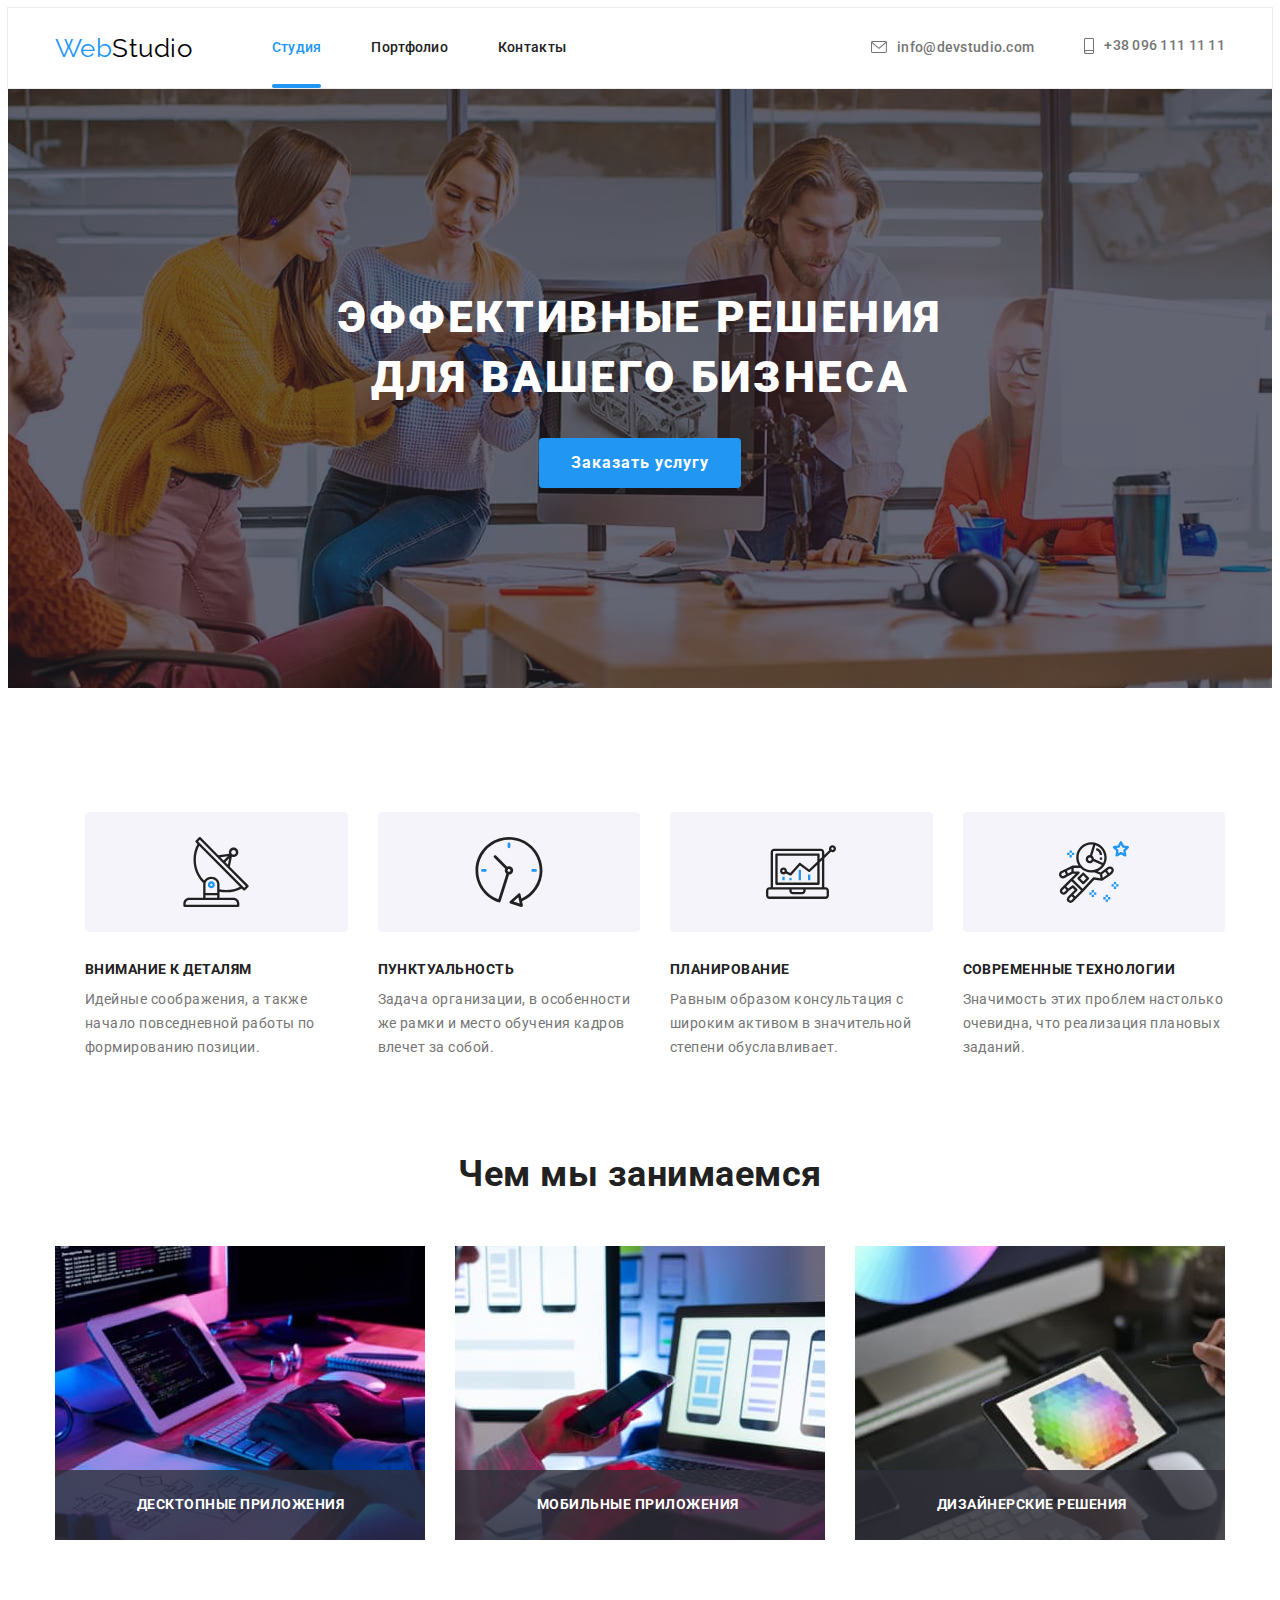
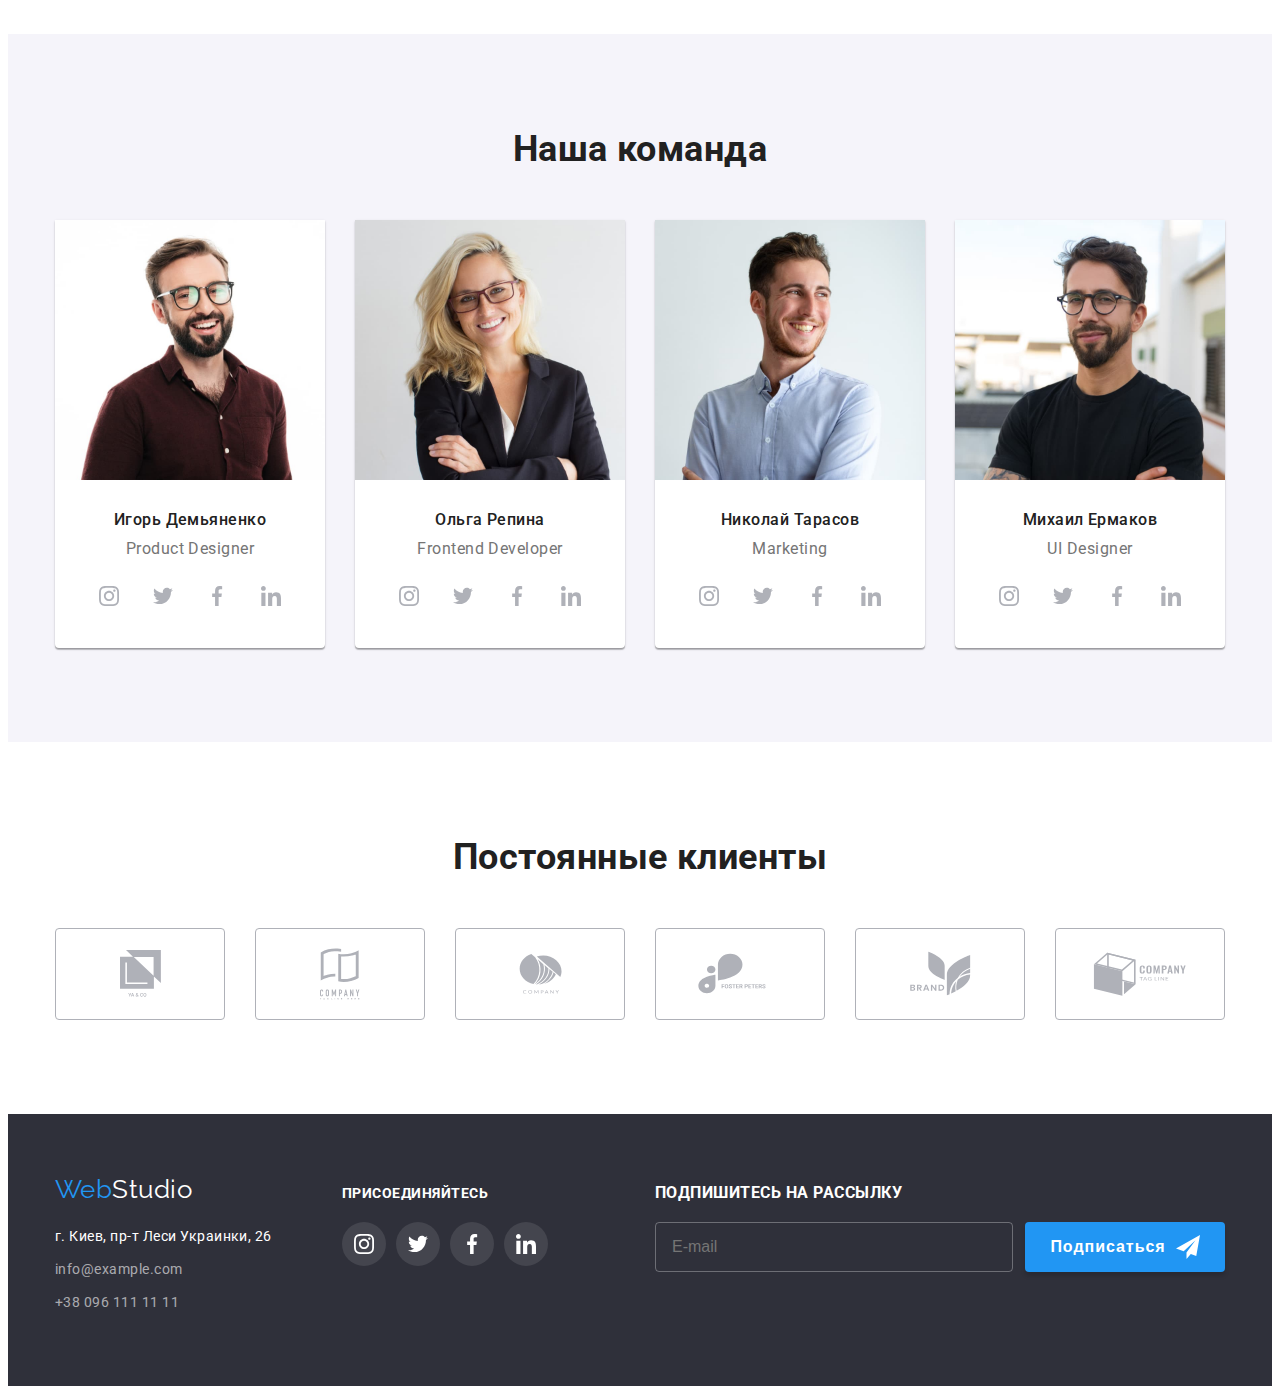
==== commit 797b9187: "дз-8" ====
--- a/index.html
+++ b/index.html
@@ -188,180 +188,237 @@
                 <h2 class="team-title">Наша команда</h2>
                 <ul class="work-list">
                     <li class="work-item">
-                        <article class="card">
-                            <div class="card-thumb">
+                        <div class="card-thumb-team">
+                            <picture>
+                                <source srcset="./images/4.jpg 1x, ./images/desktop/team/Product-Designer-270.jpg 2x" 
+                                media="(min-width: 1200px)">
+
+                                <source srcset="./images/tablet/team/ProductDesigner354.jpg 1x, ./images/tablet/team/ProductDesigner354@2x.jpg 2x"
+                                media="(min-width: 768px) and (max-width: 1199px)">
+
+                                <source srcset="./images/mobile/team/ProductDesigner450.jpg 1x, ./images/mobile/team/ProductDesigner450@2x.jpg 2x" 
+                                media="(max-width: 767px)">
+
                                 <img 
-                                srcset=".images/mobile/team/ProductDesigner450.jpg 1x, .images/tablet/team/ProductDesigner354.jpg 1x, ./images/4.jpg 1x, images/mobile/team/ProductDesigner450@2x.jpg 2x, .images/tablet/team/ProductDesigner354@2x.jpg 2x, .images/desktop/team/Product-Designer-270.jpg 2x"
-                                src="images/mobile/team/ProductDesigner450.jpg" 
-                                alt="работник1">
-                            </div>
-                            <div class="card-content">
-                                <h3 class="title">Игорь Демьяненко</h3>
-                                <p class="team-text">Product Designer</p>
-                                <ul class="card-icon">
-                                    <li class="item-team">
-                                        <a class="link" href="#">
-                                            <svg class="icon-team" width="20" height="20" aria-label="Ссылка на Instagram">
-                                                <use href="./images/icons.svg#instagram"></use>
-                                            </svg>
-                                        </a>
-                                    </li>
-                                    <li class="item-team">
-                                        <a class="link" href="#">
-                                            <svg class="icon-team" width="20" height="20" aria-label="Ссылка на Twitter">
-                                                <use href="./images/icons.svg#twitter"></use>
-                                            </svg>
-                                        </a>
-                                    </li>
-                                    <li class="item-team">
-                                        <a class="link" href="#">
-                                            <svg class="icon-team" width="20" height="20" aria-label="Ссылка на Facebook">
-                                                <use href="./images/icons.svg#facebook"></use>
-                                            </svg>
-                                        </a>
-                                    </li>
-                                    <li class="item-team">
-                                        <a class="link" href="#">
-                                            <svg class="icon-team" width="20" height="20" aria-label="Ссылка на Linkedin">
-                                                <use href="./images/icons.svg#linkedin"></use>
-                                            </svg>
-                                        </a>
-                                    </li>
-                                </ul>
-                            </div>
-                        </article>
+                                src="./images/mobile/team/ProductDesigner450.jpg"
+                                alt="Игорь Демьяненко">
+                            </picture>
+                            <!-- <img 
+                            srcset=".images/mobile/team/ProductDesigner450.jpg 1x, .images/tablet/team/ProductDesigner354.jpg 1x, ./images/4.jpg 1x, .images/mobile/team/ProductDesigner450@2x.jpg 2x, .images/tablet/team/ProductDesigner354@2x.jpg 2x, .images/desktop/team/Product-Designer-270.jpg 2x"
+                            src="images/mobile/team/ProductDesigner450.jpg" 
+                            alt="Игорь Демьяненко"> -->
+                        </div>
+                        <div class="card-content">
+                            <h3 class="title">Игорь Демьяненко</h3>
+                            <p class="team-text">Product Designer</p>
+                            <ul class="card-icon">
+                                <li class="item-team">
+                                    <a class="link" href="#">
+                                        <svg class="icon-team" width="20" height="20" aria-label="Ссылка на Instagram">
+                                            <use href="./images/icons.svg#instagram"></use>
+                                        </svg>
+                                    </a>
+                                </li>
+                                <li class="item-team">
+                                    <a class="link" href="#">
+                                        <svg class="icon-team" width="20" height="20" aria-label="Ссылка на Twitter">
+                                            <use href="./images/icons.svg#twitter"></use>
+                                        </svg>
+                                    </a>
+                                </li>
+                                <li class="item-team">
+                                    <a class="link" href="#">
+                                        <svg class="icon-team" width="20" height="20" aria-label="Ссылка на Facebook">
+                                            <use href="./images/icons.svg#facebook"></use>
+                                        </svg>
+                                    </a>
+                                </li>
+                                <li class="item-team">
+                                    <a class="link" href="#">
+                                        <svg class="icon-team" width="20" height="20" aria-label="Ссылка на Linkedin">
+                                            <use href="./images/icons.svg#linkedin"></use>
+                                        </svg>
+                                    </a>
+                                </li>
+                            </ul>
+                        </div>
                     </li>
                     <li class="work-item">
-                        <article class="card">
-                            <div class="card-thumb">
+                        <div class="card-thumb-team">
+                            <picture>
+                                <source srcset="./images/5.jpg 1x, ./images/desktop/team/Frontend-Developer-270.jpg 2x" 
+                                media="(min-width: 1200px)"
+                                >
+                            
+                                <source srcset="./images/tablet/team/FrontendDeveloper354.jpg 1x, ./images/tablet/team/FrontendDeveloper354@2x.jpg 2x"
+                                media="(min-width: 768px) and (max-width: 1199px)" 
+                                >
+                            
+                                <source srcset="./images/mobile/team/FrontendDeveloper450.jpg 1x, ./images/mobile/team/FrontendDeveloper450@2x.jpg 2x" 
+                                media="(max-width: 767px)"
+                                >
+                            
                                 <img 
-                                srcset=".images/mobile/team/FrontendDeveloper450.jpg 1x, .images/tablet/team/FrontendDeveloper354.jpg 1x, ./images/5.jpg 1x, images/mobile/team/FrontendDeveloper450@2x.jpg 2x, .images/tablet/team/FrontendDeveloper354@2x.jpg 2x, .images/desktop/team/Frontend-Developer-270.jpg 2x"
-                                src=".images/mobile/team/FrontendDeveloper450.jpg" 
-                                alt="работник2">
-                            </div>
-                            <div class="card-content">
-                                <h3 class="title">Ольга Репина</h3>
-                                <p class="team-text">Frontend Developer</p>
-                                <ul class="card-icon">
-                                    <li class="item-team">
-                                        <a class="link" href="#">
-                                            <svg class="icon-team" width="20" height="20" aria-label="Ссылка на Instagram">
-                                                <use href="./images/icons.svg#instagram"></use>
-                                            </svg>
-                                        </a>
-                                    </li>
-                                    <li class="item-team">
-                                        <a class="link" href="#">
-                                            <svg class="icon-team" width="20" height="20" aria-label="Ссылка на Twitter">
-                                                <use href="./images/icons.svg#twitter"></use>
-                                            </svg>
-                                        </a>
-                                    </li>
-                                    <li class="item-team">
-                                        <a class="link" href="#">
-                                            <svg class="icon-team" width="20" height="20" aria-label="Ссылка на Facebook">
-                                                <use href="./images/icons.svg#facebook"></use>
-                                            </svg>
-                                        </a>
-                                    </li>
-                                    <li class="item-team">
-                                        <a class="link" href="#">
-                                            <svg class="icon-team" width="20" height="20" aria-label="Ссылка на Linkedin">
-                                                <use href="./images/icons.svg#linkedin"></use>
-                                            </svg>
-                                        </a>
-                                    </li>
-                                </ul>
-                            </div>
-                        </article>
+                                src="./images/mobile/team/FrontendDeveloper450.jpg"
+                                alt="Ольга Репина" />
+                            </picture>
+                            <!-- <img 
+                            srcset=".images/mobile/team/FrontendDeveloper450.jpg 1x, .images/tablet/team/FrontendDeveloper354.jpg 1x, ./images/5.jpg 1x, .images/mobile/team/FrontendDeveloper450@2x.jpg 2x, .images/tablet/team/FrontendDeveloper354@2x.jpg 2x, .images/desktop/team/Frontend-Developer-270.jpg 2x"
+                            src=".images/mobile/team/FrontendDeveloper450.jpg" 
+                            alt="Ольга Репина"> -->
+                        </div>
+                        <div class="card-content">
+                            <h3 class="title">Ольга Репина</h3>
+                            <p class="team-text">Frontend Developer</p>
+                            <ul class="card-icon">
+                                <li class="item-team">
+                                    <a class="link" href="#">
+                                        <svg class="icon-team" width="20" height="20" aria-label="Ссылка на Instagram">
+                                            <use href="./images/icons.svg#instagram"></use>
+                                        </svg>
+                                    </a>
+                                </li>
+                                <li class="item-team">
+                                    <a class="link" href="#">
+                                        <svg class="icon-team" width="20" height="20" aria-label="Ссылка на Twitter">
+                                            <use href="./images/icons.svg#twitter"></use>
+                                        </svg>
+                                    </a>
+                                </li>
+                                <li class="item-team">
+                                    <a class="link" href="#">
+                                        <svg class="icon-team" width="20" height="20" aria-label="Ссылка на Facebook">
+                                            <use href="./images/icons.svg#facebook"></use>
+                                        </svg>
+                                    </a>
+                                </li>
+                                <li class="item-team">
+                                    <a class="link" href="#">
+                                        <svg class="icon-team" width="20" height="20" aria-label="Ссылка на Linkedin">
+                                            <use href="./images/icons.svg#linkedin"></use>
+                                        </svg>
+                                    </a>
+                                </li>
+                            </ul>
+                        </div>
                     </li>
                     <li class="work-item">
-                        <article class="card">
-                            <div class="card-thumb">
+                        <div class="card-thumb-team">
+                            <picture>
+                                <source srcset="./images/6.jpg 1x, ./images/desktop/team/Marketing-270.jpg 2x" media="(min-width: 1200px)"
+                                >
+                            
+                                <source srcset="./images/tablet/team/Marketing354.jpg 1x, ./images/tablet/team/Marketing354@2x.jpg 2x"
+                                media="(min-width: 768px) and (max-width: 1199px)">
+                            
+                                <source srcset="./images/mobile/team/Marketing450.jpg 1x, ./images/mobile/team/Marketing450@2x.jpg 2x" 
+                                media="(max-width: 767px)"
+                                >
+                            
                                 <img 
-                                srcset=".images/mobile/team/Marketing450.jpg 1x, .images/tablet/team/Marketing354.jpg 1x, ./images/6.jpg 1x, images/mobile/team/Marketing450@2x.jpg 2x, .images/tablet/team/Marketing354@2x.jpg 2x, .images/desktop/team/Marketing-270.jpg 2x"
-                                src=".images/mobile/team/Marketing450.jpg" 
-                                alt="работник3">
-                            </div>
-                            <div class="card-content">
-                                <h3 class="title">Николай Тарасов</h3>
-                                <p class="team-text">Marketing</p>
-                                <ul class="card-icon">
-                                    <li class="item-team">
-                                        <a class="link" href="#">
-                                            <svg class="icon-team" width="20" height="20" aria-label="Ссылка на Instagram">
-                                                <use href="./images/icons.svg#instagram"></use>
-                                            </svg>
-                                        </a>
-                                    </li>
-                                    <li class="item-team">
-                                        <a class="link" href="#">
-                                            <svg class="icon-team" width="20" height="20" aria-label="Ссылка на Twitter">
-                                                <use href="./images/icons.svg#twitter"></use>
-                                            </svg>
-                                        </a>
-                                    </li>
-                                    <li class="item-team">
-                                        <a class="link" href="#">
-                                            <svg class="icon-team" width="20" height="20" aria-label="Ссылка на Facebook">
-                                                <use href="./images/icons.svg#facebook"></use>
-                                            </svg>
-                                        </a>
-                                    </li>
-                                    <li class="item-team">
-                                        <a class="link" href="#">
-                                            <svg class="icon-team" width="20" height="20" aria-label="Ссылка на Linkedin">
-                                                <use href="./images/icons.svg#linkedin"></use>
-                                            </svg>
-                                        </a>
-                                    </li>
-                                </ul>
-                            </div>
-                        </article>
+                                src="./images/mobile/team/Marketing450.jpg" 
+                                alt="Николай Тарасов" />
+                            </picture>
+                            <!-- <img 
+                            srcset=".images/mobile/team/Marketing450.jpg 1x, .images/tablet/team/Marketing354.jpg 1x, ./images/6.jpg 1x, .images/mobile/team/Marketing450@2x.jpg 2x, .images/tablet/team/Marketing354@2x.jpg 2x, .images/desktop/team/Marketing-270.jpg 2x"
+                            src=".images/mobile/team/Marketing450.jpg" 
+                            alt="Николай Тарасов"> -->
+                        </div>
+                        <div class="card-content">
+                            <h3 class="title">Николай Тарасов</h3>
+                            <p class="team-text">Marketing</p>
+                            <ul class="card-icon">
+                                <li class="item-team">
+                                    <a class="link" href="#">
+                                        <svg class="icon-team" width="20" height="20" aria-label="Ссылка на Instagram">
+                                            <use href="./images/icons.svg#instagram"></use>
+                                        </svg>
+                                    </a>
+                                </li>
+                                <li class="item-team">
+                                    <a class="link" href="#">
+                                        <svg class="icon-team" width="20" height="20" aria-label="Ссылка на Twitter">
+                                            <use href="./images/icons.svg#twitter"></use>
+                                        </svg>
+                                    </a>
+                                </li>
+                                <li class="item-team">
+                                    <a class="link" href="#">
+                                        <svg class="icon-team" width="20" height="20" aria-label="Ссылка на Facebook">
+                                            <use href="./images/icons.svg#facebook"></use>
+                                        </svg>
+                                    </a>
+                                </li>
+                                <li class="item-team">
+                                    <a class="link" href="#">
+                                        <svg class="icon-team" width="20" height="20" aria-label="Ссылка на Linkedin">
+                                            <use href="./images/icons.svg#linkedin"></use>
+                                        </svg>
+                                    </a>
+                                </li>
+                            </ul>
+                        </div>
                     </li>
                     <li class="work-item">
-                        <article class="card">
-                            <div class="card-thumb">
-                                <img 
-                                srcset=".images/mobile/team/Designer450.jpg 1x, .images/tablet/team/Designer354.jpg 1x, ./images/7.jpg 1x, images/mobile/team/Designer450@2x.jpg 2x, .images/tablet/team/Designer354@2x.jpg 2x, .images/desktop/team/UI-Designer-270.jpg 2x"
-                                src=".images/mobile/team/Designer450.jpg" 
-                                alt="работник4">
-                            </div>
-                            <div class="card-content">
-                                <h3 class="title">Михаил Ермаков</h3>
-                                <p class="team-text">UI Designer</p>
-                                <ul class="card-icon">
-                                    <li class="item-team">
-                                        <a class="link" href="#">
-                                            <svg class="icon-team" width="20" height="20" aria-label="Ссылка на Instagram">
-                                                <use href="./images/icons.svg#instagram"></use>
-                                            </svg>
-                                        </a>
-                                    </li>
-                                    <li class="item-team">
-                                        <a class="link" href="#">
-                                            <svg class="icon-team" width="20" height="20" aria-label="Ссылка на Twitter">
-                                                <use href="./images/icons.svg#twitter"></use>
-                                            </svg>
-                                        </a>
-                                    </li>
-                                    <li class="item-team">
-                                        <a class="link" href="#">
-                                            <svg class="icon-team" width="20" height="20" aria-label="Ссылка на Facebook">
-                                                <use href="./images/icons.svg#facebook"></use>
-                                            </svg>
-                                        </a>
-                                    </li>
-                                    <li class="item-team">
-                                        <a class="link" href="#">
-                                            <svg class="icon-team" width="20" height="20" aria-label="Ссылка на Linkedin">
-                                                <use href="./images/icons.svg#linkedin"></use>
-                                            </svg>
-                                        </a>
-                                    </li>
-                                </ul>
-                            </div>
-                        </article>
+                        <div class="card-thumb-team">
+                            <picture>
+                                <source 
+                                srcset="./images/7.jpg 1x, ./images/desktop/team/UI-Designer-270.jpg 2x" media="(min-width: 1200px)"
+                                >
+                            
+                                <source 
+                                srcset="./images/tablet/team/Designer354.jpg 1x, ./images/tablet/team/Designer354@2x.jpg 2x"
+                                media="(min-width: 768px) and (max-width: 1199px)"
+                                >
+                            
+                                <source 
+                                srcset="./images/mobile/team/Designer450.jpg 1x, ./images/mobile/team/Designer450@2x.jpg 2x" 
+                                media="(max-width: 767px)"
+                                >
+                            
+                                <img
+                                src="./images/mobile/team/Designer450.jpg" 
+                                alt="Михаил Ермаков">
+                            </picture>
+                            <!-- <img 
+                            srcset="./images/mobile/team/Designer450.jpg 1x, ./images/tablet/team/Designer354.jpg 1x, ./images/7.jpg 1x, ./images/mobile/team/Designer450@2x.jpg 2x, ./images/tablet/team/Designer354@2x.jpg 2x, ./images/desktop/team/UI-Designer-270.jpg 2x"
+                            src="./images/mobile/team/Designer450.jpg" 
+                            alt="Михаил Ермаков"> -->
+                        </div>
+                        <div class="card-content">
+                            <h3 class="title">Михаил Ермаков</h3>
+                            <p class="team-text">UI Designer</p>
+                            <ul class="card-icon">
+                                <li class="item-team">
+                                    <a class="link" href="#">
+                                        <svg class="icon-team" width="20" height="20" aria-label="Ссылка на Instagram">
+                                            <use href="./images/icons.svg#instagram"></use>
+                                        </svg>
+                                    </a>
+                                </li>
+                                <li class="item-team">
+                                    <a class="link" href="#">
+                                        <svg class="icon-team" width="20" height="20" aria-label="Ссылка на Twitter">
+                                            <use href="./images/icons.svg#twitter"></use>
+                                        </svg>
+                                    </a>
+                                </li>
+                                <li class="item-team">
+                                    <a class="link" href="#">
+                                        <svg class="icon-team" width="20" height="20" aria-label="Ссылка на Facebook">
+                                            <use href="./images/icons.svg#facebook"></use>
+                                        </svg>
+                                    </a>
+                                </li>
+                                <li class="item-team">
+                                    <a class="link" href="#">
+                                        <svg class="icon-team" width="20" height="20" aria-label="Ссылка на Linkedin">
+                                            <use href="./images/icons.svg#linkedin"></use>
+                                        </svg>
+                                    </a>
+                                </li>
+                            </ul>
+                        </div>
                     </li>
                 </ul>
             </div>
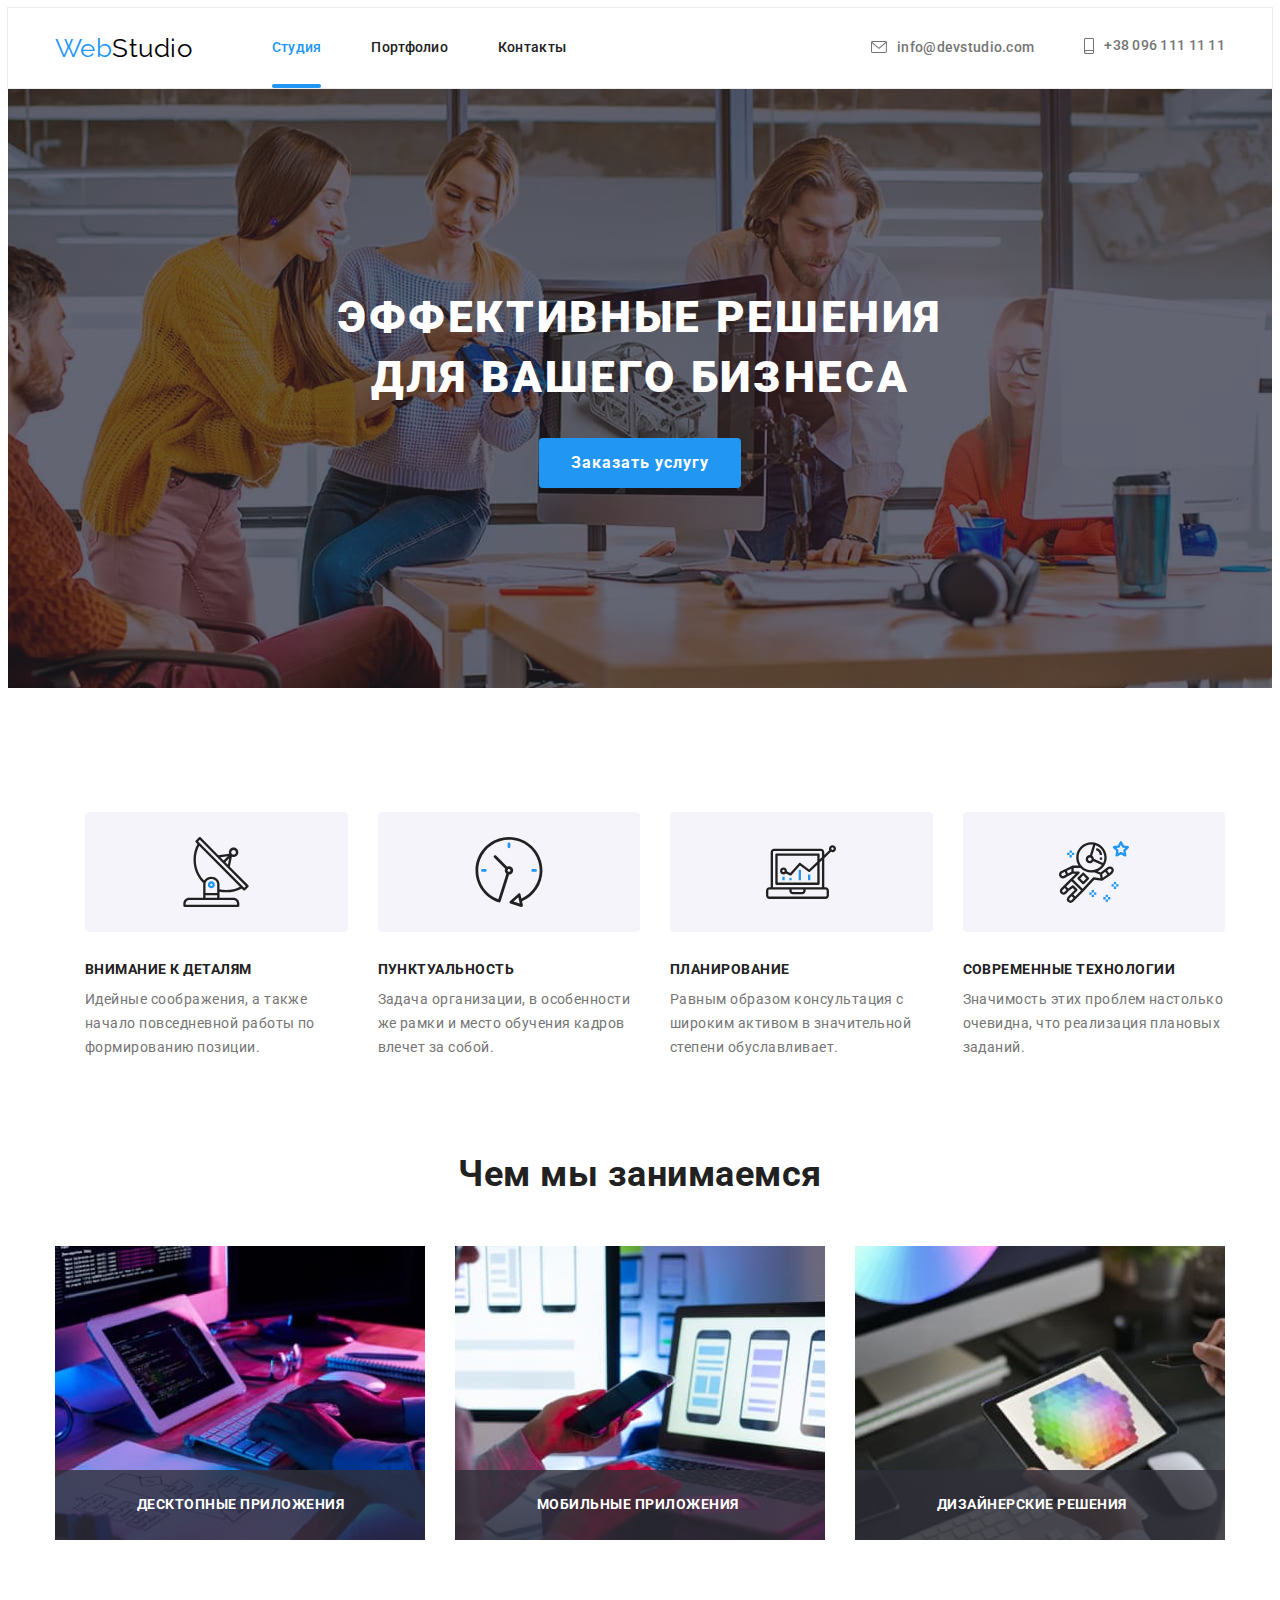
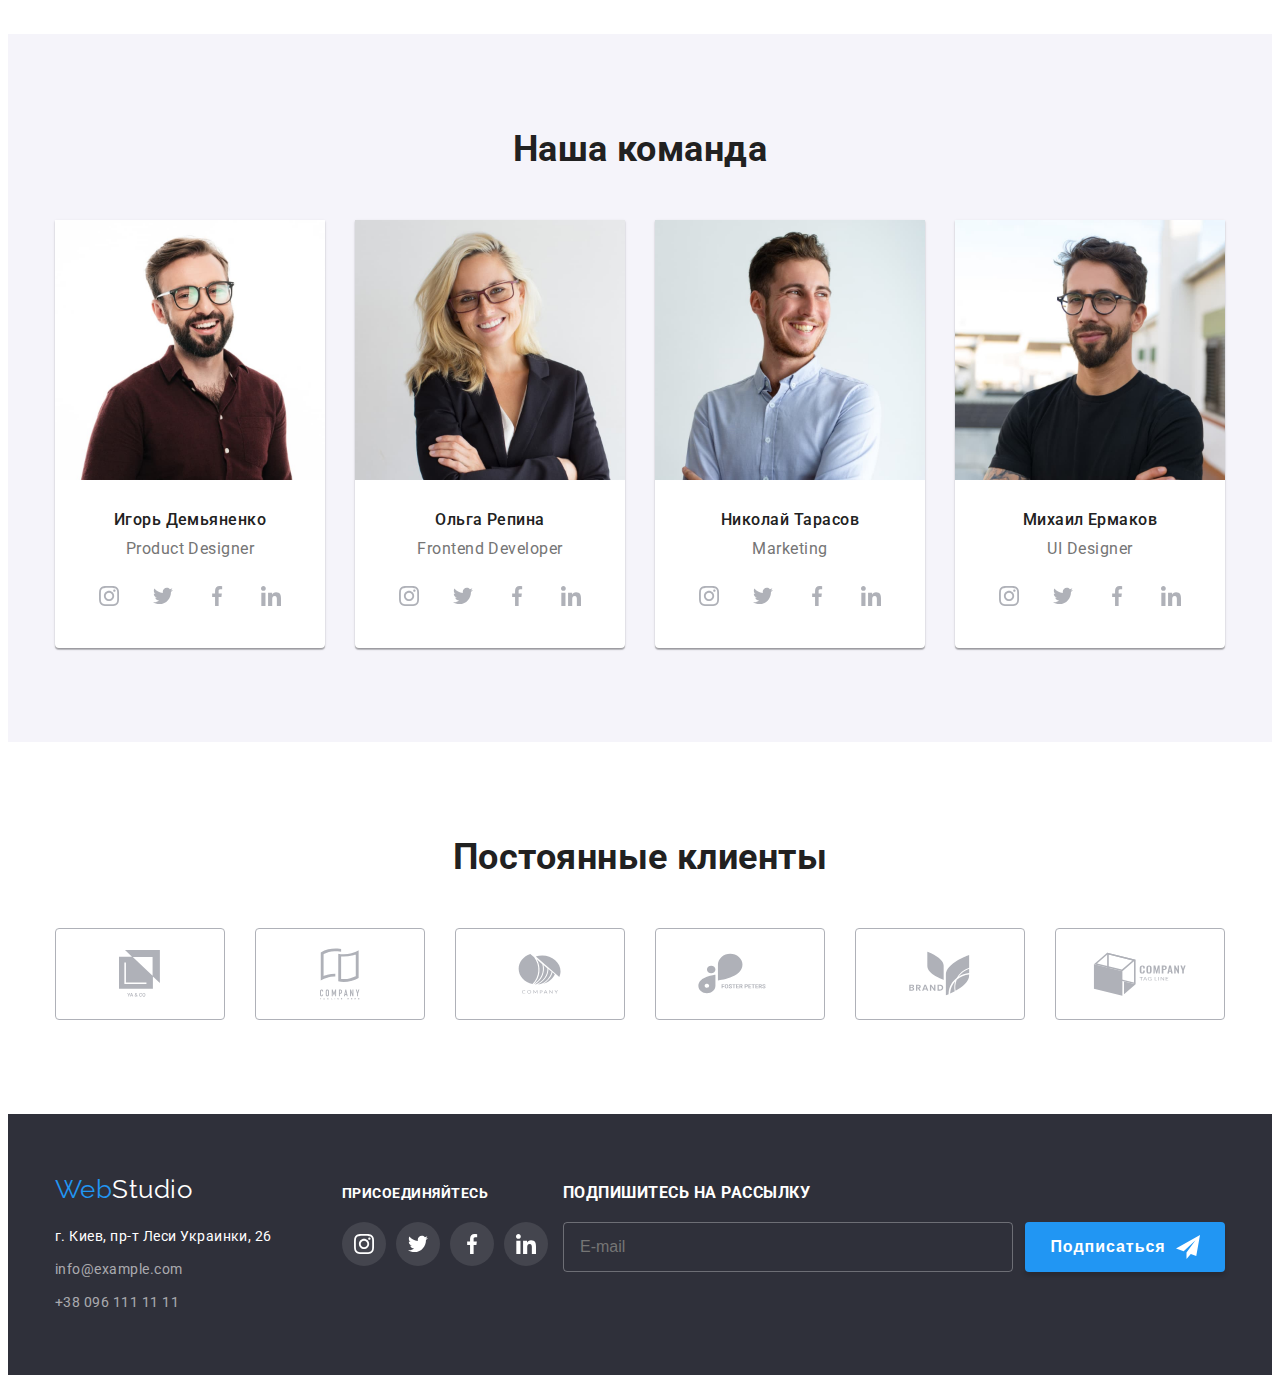
==== commit 3ef3bce9: "дз-8" ====
--- a/index.html
+++ b/index.html
@@ -91,7 +91,7 @@
     <main>
         <section class="section hero">
             <div class="container">
-                <h1 class="hero-title">Эффективные решения для вашего бизнеса</h1>
+                <h1 class="hero-title">Эффективные решения <br />для вашего бизнеса</h1>
                 <button data-modal-open type="button" class="button">Заказать услугу</button>
             </div>
         </section>
--- a/css/main.min.css
+++ b/css/main.min.css
@@ -1 +1 @@
-:root{--primary-text-color: #757575;--title-text-color: #212121;--accent-color: #2196F3;--button-hover-color: #188CE8;--primary-white-color: #FFFFFF;--secondary-white-color: #F5F4FA;--address-link-color: rgba(255, 255, 255, 0.6);--logo-color: #000000;--herofooter-bg-color: #2F303A;--icons-primary-color: #afb1b8;--footer-social-color: rgba(255, 255, 255, 10%)}.visually-hidden{position:absolute;width:1px;height:1px;margin:-1px;border:0;padding:0;white-space:nowrap;-webkit-clip-path:inset(100%);clip-path:inset(100%);clip:rect(0 0 0 0);overflow:hidden}body{font-family:Roboto,sans-serif;letter-spacing:.03em;color:var(--primary-text-color);background-color:var(--primary-white-color)}h1,h2,h3,p,ul,li{margin:0}ul,li{list-style:none;text-decoration:none;padding:0}img{display:block;max-width:100%;height:auto}a{text-decoration:none;color:inherit}address{font-style:normal}html{-webkit-box-sizing:border-box;box-sizing:border-box}*,*::after,*::before{-webkit-box-sizing:inherit;box-sizing:inherit}.container{padding-left:15px;padding-right:15px;margin:0 auto}@media screen and (min-width: 480px){.container{width:480px}}@media screen and (min-width: 768px){.container{width:768px}}@media screen and (min-width: 1200px){.container{width:1200px}}.backdrop{position:fixed;top:0;left:0;width:100%;height:100%;background-color:rgba(0,0,0,.2);z-index:1;opacity:1;-webkit-transition:opacity 250ms cubic-bezier(0.4, 0, 0.2, 1),visibility 250ms cubic-bezier(0.4, 0, 0.2, 1);transition:opacity 250ms cubic-bezier(0.4, 0, 0.2, 1),visibility 250ms cubic-bezier(0.4, 0, 0.2, 1)}.backdrop.is-hidden{opacity:0;pointer-events:none;visibility:hidden}.backdrop.is-hidden .modal{-webkit-transform:translate(-50%, -50%) scale(0.9);transform:translate(-50%, -50%) scale(0.9)}.modal{display:-webkit-box;display:-ms-flexbox;display:flex;position:absolute;top:50%;left:50%;padding:40px;background-color:var(--primary-white-color);-webkit-box-shadow:0px 1px 3px rgba(0,0,0,.12),0px 1px 1px rgba(0,0,0,.14),0px 2px 1px rgba(0,0,0,.2);box-shadow:0px 1px 3px rgba(0,0,0,.12),0px 1px 1px rgba(0,0,0,.14),0px 2px 1px rgba(0,0,0,.2);border-radius:4px;-webkit-transform:translate(-50%, -50%) scale(1);transform:translate(-50%, -50%) scale(1);-webkit-transition:-webkit-transform 250ms cubic-bezier(0.4, 0, 0.2, 1);transition:-webkit-transform 250ms cubic-bezier(0.4, 0, 0.2, 1);transition:transform 250ms cubic-bezier(0.4, 0, 0.2, 1);transition:transform 250ms cubic-bezier(0.4, 0, 0.2, 1), -webkit-transform 250ms cubic-bezier(0.4, 0, 0.2, 1)}.modal-item{display:-webkit-box;display:-ms-flexbox;display:flex;position:absolute;top:8px;right:8px;width:30px;height:30px;border-radius:50%;-webkit-box-align:center;-ms-flex-align:center;align-items:center;-webkit-box-pack:center;-ms-flex-pack:center;justify-content:center;background-color:inherit;border:1px solid rgba(0,0,0,.1);cursor:pointer}.modal-item:hover .icon-modal,.modal-item:focus .icon-modal{fill:var(--accent-color)}.icon-modal{position:absolute;fill:var(--logo-color);-webkit-transition:fill 250ms cubic-bezier(0.4, 0, 0.2, 1);transition:fill 250ms cubic-bezier(0.4, 0, 0.2, 1)}.form-modal{display:-webkit-box;display:-ms-flexbox;display:flex;-webkit-box-orient:vertical;-webkit-box-direction:normal;-ms-flex-direction:column;flex-direction:column;width:370px;-webkit-box-align:center;-ms-flex-align:center;align-items:center;text-align:left;padding:0}@media screen and (max-width: 479px){.form-modal{width:calc(100vw - 80px)}}@media screen and (min-width: 1200px){.form-modal{width:448px}}.form-modal-title{font-weight:700;font-size:20px;line-height:1.5;text-align:center;color:var(--title-text-color);margin-bottom:12px}@media screen and (min-width: 1200px){.form-modal-title{line-height:1.17}}.form-group-field{width:100%;font-size:16px;line-height:1.125;margin-bottom:20px}.form-label{display:block;font-size:12px;line-height:1.17;letter-spacing:.01em;color:var(--primary-text-color);padding:0;margin-bottom:4px}.form-field{position:relative;width:100%;margin-bottom:10px}.form-field:focus-within>.icon-input{fill:var(--accent-color)}.icon-input{position:absolute;left:12px;top:50%;-webkit-transform:translateY(-50%);transform:translateY(-50%);width:18px;height:18px;fill:var(--title-text-color);-webkit-transition:fill 250ms cubic-bezier(0.4, 0, 0.2, 1);transition:fill 250ms cubic-bezier(0.4, 0, 0.2, 1)}.form-input{width:100%;min-height:40px;border:1px solid rgba(33,33,33,.2);border-radius:4px;padding-left:42px;color:var(--primary-text-color);-webkit-transition:border 250ms cubic-bezier(0.4, 0, 0.2, 1);transition:border 250ms cubic-bezier(0.4, 0, 0.2, 1)}.form-input:focus-within{border:1px solid #2196f3}.form-textarea{display:block;width:100%;min-height:120px;border:1px solid rgba(33,33,33,.2);border-radius:4px;color:var(--primary-text-color);padding:12px 16px;margin:0;resize:none;-webkit-transition:border 250ms cubic-bezier(0.4, 0, 0.2, 1);transition:border 250ms cubic-bezier(0.4, 0, 0.2, 1)}.form-textarea:focus-within{border:1px solid #2196f3}.form-textarea::-webkit-input-placeholder{color:rgba(117,117,117,.5)}.form-textarea::-moz-placeholder{color:rgba(117,117,117,.5)}.form-textarea:-ms-input-placeholder{color:rgba(117,117,117,.5)}.form-textarea::-ms-input-placeholder{color:rgba(117,117,117,.5)}.form-textarea::placeholder{color:rgba(117,117,117,.5)}.form-contract-label{position:relative;display:-webkit-box;display:-ms-flexbox;display:flex;-webkit-box-align:center;-ms-flex-align:center;align-items:center;margin-bottom:30px;padding-left:24px;font-size:12px;line-height:1.16;color:var(--primary-text-color)}@media screen and (min-width: 1200px){.form-contract-label{font-size:14px;line-height:1.71}}.form-contract-link{text-decoration:underline;color:var(--accent-color)}.icon-contract-check{position:absolute;left:0;top:50%;-webkit-transform:translateY(-50%);transform:translateY(-50%);opacity:1;-webkit-transition:opacity 250ms cubic-bezier(0.4, 0, 0.2, 1);transition:opacity 250ms cubic-bezier(0.4, 0, 0.2, 1)}.checkbox:checked~.icon-contract-check{opacity:0}.icon-contract-checked{position:absolute;left:0;top:50%;-webkit-transform:translateY(-50%);transform:translateY(-50%);opacity:0;fill:var(--accent-color);-webkit-transition:opacity 250ms cubic-bezier(0.4, 0, 0.2, 1);transition:opacity 250ms cubic-bezier(0.4, 0, 0.2, 1)}.form-contract-label:focus-within>.icon-contract-checked,.checkbox:checked~.icon-contract-checked{opacity:1}.checkbox:focus-visible~.icon-contract-checked{outline-offset:2px;outline:2px solid #000;border-radius:1px}.form-modal-btn{display:-webkit-box;display:-ms-flexbox;display:flex;-webkit-box-align:center;-ms-flex-align:center;align-items:center;-webkit-box-pack:center;-ms-flex-pack:center;justify-content:center;width:200px;height:50px;padding:0;font-weight:700;font-size:16px;line-height:1.875;letter-spacing:.06em;color:var(--primary-white-color);-webkit-box-shadow:0px 4px 4px rgba(0,0,0,.15);box-shadow:0px 4px 4px rgba(0,0,0,.15);background-color:var(--accent-color);border:none;border-radius:4px;cursor:pointer;-webkit-transition:background-color 250ms cubic-bezier(0.4, 0, 0.2, 1);transition:background-color 250ms cubic-bezier(0.4, 0, 0.2, 1)}.form-modal-btn:hover,.form-modal-btn:focus{background-color:var(--button-hover-color)}.section{max-width:1600px;margin:0 auto;padding-top:60px;padding-bottom:60px}@media screen and (min-width: 1200px){.section{padding-top:94px;padding-bottom:94px}}.section-title,.team-title,.clients-title{margin-top:0;margin-bottom:50px;font-size:36px;line-height:1.17;text-align:center;color:var(--title-text-color)}.site-nav .link:hover,.site-nav .link:focus,.contacts .link:hover,.contacts .link:focus,.address-nav .link:hover,.address-nav .link:focus{color:var(--accent-color)}.button-menu .button-potrf.active,.button-potrf:hover,.button-potrf:focus{color:var(--primary-white-color);background-color:var(--accent-color);-webkit-box-shadow:0px 3px 1px rgba(0,0,0,.1),0px 1px 2px rgba(0,0,0,.08),0px 2px 2px rgba(0,0,0,.12);box-shadow:0px 3px 1px rgba(0,0,0,.1),0px 1px 2px rgba(0,0,0,.08),0px 2px 2px rgba(0,0,0,.12)}.header{outline:1px solid #ececec}.logo{font-family:Raleway;font-size:24px;line-height:1.17;color:var(--logo-color);margin-right:auto}@media screen and (min-width: 1200px){.logo{font-size:26px;line-height:1.19}}.accent{color:var(--accent-color)}.main-nav{display:-webkit-box;display:-ms-flexbox;display:flex;-webkit-box-pack:justify;-ms-flex-pack:justify;justify-content:space-between;-webkit-box-align:center;-ms-flex-align:center;align-items:center}@media screen and (max-width: 767px){.main-nav{padding-top:16px;padding-bottom:16px}}@media screen and (max-width: 767px){.menu-container{display:none;position:fixed;left:0;top:0;width:100%;height:100%;background-color:var(--primary-white-color);overflow-y:scroll;z-index:2}.menu-container.is-open{display:-webkit-box;display:-ms-flexbox;display:flex}}@media screen and (max-width: 767px){.menu-mobie-container{position:relative;width:480px;padding-top:48px;padding-right:83px;padding-bottom:48px;padding-left:40px;height:100%;display:-webkit-box;display:-ms-flexbox;display:flex;-webkit-box-orient:vertical;-webkit-box-direction:normal;-ms-flex-direction:column;flex-direction:column;-webkit-box-pack:justify;-ms-flex-pack:justify;justify-content:space-between;margin-left:auto;margin-right:auto}}@media screen and (min-width: 768px){.menu-mobie-container{display:-webkit-box;display:-ms-flexbox;display:flex;-webkit-box-pack:center;-ms-flex-pack:center;justify-content:center;-webkit-box-align:center;-ms-flex-align:center;align-items:center}}.menu-container-button{position:absolute;top:8px;right:15px;margin-left:auto;padding:0;background-color:var(--primary-white-color);border:1px solid rgba(0,0,0,0)}@media screen and (min-width: 768px){.menu-container-button{display:none}}.menu-mobile-button{padding:0;margin-left:auto;background-color:var(--primary-white-color);border:1px solid rgba(0,0,0,0)}@media screen and (min-width: 768px){.menu-mobile-button{display:none}}.menu-mobile-button:hover .icon-mobile-close,.menu-mobile-button:focus .icon-mobile-close{fill:var(--accent-color)}.menu-mobile-button .icon-mobile-close{display:none}.menu-mobile-button.is-open .icon-mobile-close{display:block}.menu-mobile-button:hover .icon-mobile-open,.menu-mobile-button:focus .icon-mobile-open{fill:var(--accent-color)}.menu-mobile-button.is-open .icon-mobile-open{display:none}@media screen and (min-width: 768px){.site-nav{display:-webkit-box;display:-ms-flexbox;display:flex;-webkit-box-pack:center;-ms-flex-pack:center;justify-content:center;-webkit-box-align:center;-ms-flex-align:center;align-items:center}}.site-nav .link{display:block;font-weight:500;font-size:40px;line-height:1.17;letter-spacing:.02em;color:var(--title-text-color);-webkit-transition:color 250ms cubic-bezier(0.4, 0, 0.2, 1);transition:color 250ms cubic-bezier(0.4, 0, 0.2, 1)}@media screen and (min-width: 768px){.site-nav .link{font-size:14px;line-height:1.14;padding-top:32px;padding-bottom:32px}}@media screen and (max-width: 767px){.site-nav .item+.item{margin-top:32px}}@media screen and (min-width: 768px){.site-nav .item+.item{margin-left:50px}}.site-nav .link.current{color:var(--accent-color)}.site-nav .link.current::after{position:absolute;display:block;content:"";bottom:0;right:0;width:100%;height:4px;border-radius:2px;background-color:#2196f3}@media screen and (min-width: 768px){.site-nav .item{position:relative}}@media screen and (max-width: 767px){.contacts{display:-webkit-box;display:-ms-flexbox;display:flex;-webkit-box-pack:start;-ms-flex-pack:start;justify-content:start;-webkit-box-align:start;-ms-flex-align:start;align-items:flex-start;-webkit-box-orient:vertical;-webkit-box-direction:reverse;-ms-flex-direction:column-reverse;flex-direction:column-reverse}}@media screen and (min-width: 768px)and (max-width: 1199px){.contacts{display:-webkit-box;display:-ms-flexbox;display:flex;-webkit-box-pack:start;-ms-flex-pack:start;justify-content:start;-webkit-box-align:start;-ms-flex-align:start;align-items:flex-start;-webkit-box-orient:vertical;-webkit-box-direction:normal;-ms-flex-direction:column;flex-direction:column}}@media screen and (min-width: 1200px){.contacts{display:-webkit-box;display:-ms-flexbox;display:flex;-webkit-box-pack:start;-ms-flex-pack:start;justify-content:start;-webkit-box-align:center;-ms-flex-align:center;align-items:center;height:100%}}@media screen and (max-width: 767px){.contacts{margin-top:auto;margin-bottom:64px}}@media screen and (min-width: 768px){.contacts{margin-left:84px}}@media screen and (min-width: 1200px){.contacts{margin-left:305px}}.contacts .item{fill:currentColor}@media screen and (max-width: 767px){.contacts .item{margin-bottom:32px}}.contacts .icon-contacts{display:none}@media screen and (min-width: 768px){.contacts .icon-contacts{display:inline-block;margin-right:10px;fill:currentColor}}.contacts .icon-contacts:hover{fill:var(--accent-color)}.contacts .link{font-weight:500;letter-spacing:.02em;-webkit-transition:color 250ms cubic-bezier(0.4, 0, 0.2, 1);transition:color 250ms cubic-bezier(0.4, 0, 0.2, 1)}@media screen and (min-width: 768px){.contacts .link{display:-webkit-inline-box;display:-ms-inline-flexbox;display:inline-flex;-webkit-box-pack:start;-ms-flex-pack:start;justify-content:start;-webkit-box-align:center;-ms-flex-align:center;align-items:center;font-size:14px;line-height:1.14}}@media screen and (min-width: 1200px){.contacts .link{display:-webkit-inline-box;display:-ms-inline-flexbox;display:inline-flex;-webkit-box-pack:start;-ms-flex-pack:start;justify-content:start;-webkit-box-align:center;-ms-flex-align:center;align-items:center;height:100%;font-size:14px;line-height:1.14}}@media screen and (min-width: 768px)and (max-width: 1199px){.contacts .item+.item{margin-top:10px}}@media screen and (min-width: 1200px){.contacts .item+.item{margin-left:50px;height:100%}}.link-tel{font-size:34px;line-height:1.17;color:var(--accent-color)}@media screen and (min-width: 768px){.link-tel{display:-webkit-box;display:-ms-flexbox;display:flex;-webkit-box-align:center;-ms-flex-align:center;align-items:center;font-size:12px;line-height:1.16;color:var(--primary-text-color)}}@media screen and (min-width: 1200px){.link-tel{font-size:14px;line-height:1.14}}.link-email{font-size:24px;line-height:1.16;color:var(--primary-text-color)}@media screen and (min-width: 768px){.link-email{display:-webkit-box;display:-ms-flexbox;display:flex;-webkit-box-pack:center;-ms-flex-pack:center;justify-content:center;-webkit-box-align:center;-ms-flex-align:center;align-items:center;font-size:12px}}@media screen and (min-width: 1200px){.link-email{font-size:14px;line-height:1.14;margin-bottom:0}}.social-networks{display:none}@media screen and (min-width: 280px)and (max-width: 767px){.social-networks{display:-webkit-inline-box;display:-ms-inline-flexbox;display:inline-flex;-webkit-box-pack:start;-ms-flex-pack:start;justify-content:start;-webkit-box-align:center;-ms-flex-align:center;align-items:center}}.social-networks-item{margin-top:10px}.social-networks-item+.social-networks-item{border-left:1px solid rgba(33,33,33,.2)}@media screen and (min-width: 358px)and (max-width: 449px){.social-networks-item:last-child{border-left:none}}@media screen and (min-width: 280px)and (max-width: 356px){.social-networks-item:nth-child(3){border-left:none}}@media screen and (min-width: 357px)and (max-width: 449px){.social-networks-item:nth-child(3){border-left:1px solid rgba(33,33,33,.2)}}.social-networks-link{display:inline-block;text-decoration:none;padding:0 10px;background-color:rgba(0,0,0,0);font-weight:500;font-size:18px;line-height:1.222;letter-spacing:.02em;color:var(--accent-color)}.hero{padding:118px 0;text-align:center;background-color:var(--herofooter-bg-color);max-width:1600px;margin-left:auto;margin-right:auto;background-repeat:no-repeat;background-position:center;background-size:cover}@media screen and (max-width: 479px){.hero{max-width:480px;background-image:-webkit-gradient(linear, left top, left bottom, from(rgba(47, 48, 58, 0.4)), to(rgba(47, 48, 58, 0.4))),url(../images/mobile/hero/fon480.jpg);background-image:linear-gradient(rgba(47, 48, 58, 0.4), rgba(47, 48, 58, 0.4)),url(../images/mobile/hero/fon480.jpg)}}@media screen and (max-width: 479px)and (min-device-pixel-ratio: 2),screen and (max-width: 479px)and (-webkit-min-device-pixel-ratio: 2),screen and (max-width: 479px)and (min-resolution: 192dpi),screen and (max-width: 479px)and (min-resolution: 2dppx){.hero{background-image:-webkit-gradient(linear, left top, left bottom, from(rgba(47, 48, 58, 0.4)), to(rgba(47, 48, 58, 0.4))),url(../images/mobile/hero/fon480@2x.jpg);background-image:linear-gradient(rgba(47, 48, 58, 0.4), rgba(47, 48, 58, 0.4)),url(../images/mobile/hero/fon480@2x.jpg)}}@media screen and (min-width: 480px)and (max-width: 767px){.hero{max-width:768px;background-image:-webkit-gradient(linear, left top, left bottom, from(rgba(47, 48, 58, 0.4)), to(rgba(47, 48, 58, 0.4))),url(../images/tablet/hero/fon768.jpg);background-image:linear-gradient(rgba(47, 48, 58, 0.4), rgba(47, 48, 58, 0.4)),url(../images/tablet/hero/fon768.jpg)}}@media screen and (min-width: 480px)and (max-width: 767px)and (min-device-pixel-ratio: 2),screen and (min-width: 480px)and (max-width: 767px)and (-webkit-min-device-pixel-ratio: 2),screen and (min-width: 480px)and (max-width: 767px)and (min-resolution: 192dpi),screen and (min-width: 480px)and (max-width: 767px)and (min-resolution: 2dppx){.hero{background-image:-webkit-gradient(linear, left top, left bottom, from(rgba(47, 48, 58, 0.4)), to(rgba(47, 48, 58, 0.4))),url(../images/tablet/hero/fon768@2x.jpg);background-image:linear-gradient(rgba(47, 48, 58, 0.4), rgba(47, 48, 58, 0.4)),url(../images/tablet/hero/fon768@2x.jpg)}}@media screen and (min-width: 768px){.hero{max-width:1600px;background-image:-webkit-gradient(linear, left top, left bottom, from(rgba(47, 48, 58, 0.4)), to(rgba(47, 48, 58, 0.4))),url(../images/fon.jpg);background-image:linear-gradient(rgba(47, 48, 58, 0.4), rgba(47, 48, 58, 0.4)),url(../images/fon.jpg)}}@media screen and (min-width: 768px)and (min-device-pixel-ratio: 2),screen and (min-width: 768px)and (-webkit-min-device-pixel-ratio: 2),screen and (min-width: 768px)and (min-resolution: 192dpi),screen and (min-width: 768px)and (min-resolution: 2dppx){.hero{background-image:-webkit-gradient(linear, left top, left bottom, from(rgba(47, 48, 58, 0.4)), to(rgba(47, 48, 58, 0.4))),url(../images/desktop/hero/fon1600@2x.jpg);background-image:linear-gradient(rgba(47, 48, 58, 0.4), rgba(47, 48, 58, 0.4)),url(../images/desktop/hero/fon1600@2x.jpg)}}@media screen and (min-width: 1200px){.hero{padding:200px 0}}.hero-title{width:360px;margin-left:auto;margin-right:auto;margin-top:0;margin-bottom:30px;font-weight:900;font-size:26px;line-height:1.615;letter-spacing:.06em;text-transform:uppercase;color:var(--primary-white-color)}@media screen and (min-width: 1200px){.hero-title{width:696px;font-size:44px;line-height:1.36}}.button{font-family:inherit;font-weight:700;font-size:16px;line-height:1.88;text-align:center;letter-spacing:.06em;color:var(--primary-white-color);background-color:var(--accent-color);padding:10px 32px;border-radius:4px;border:none;cursor:pointer;-webkit-transition:background-color 250ms cubic-bezier(0.4, 0, 0.2, 1);transition:background-color 250ms cubic-bezier(0.4, 0, 0.2, 1)}.button:hover,.button:focus{color:var(--primary-white-color);background-color:var(--button-hover-color)}@media screen and (min-width: 768px){.peculiarities{display:-webkit-box;display:-ms-flexbox;display:flex;-ms-flex-wrap:wrap;flex-wrap:wrap}}@media screen and (max-width: 479px){.peculiarities .item{width:100%}}@media screen and (max-width: 767px){.peculiarities .item+.peculiarities .item{margin-left:30px}}@media screen and (min-width: 480px)and (max-width: 767px){.peculiarities .item{width:450px}}@media screen and (min-width: 768px)and (max-width: 1199px){.peculiarities .item{-ms-flex-preferred-size:calc(50% - 30px);flex-basis:calc(50% - 30px);margin-left:30px;margin-top:30px}}@media screen and (min-width: 1200px){.peculiarities .item{-ms-flex-preferred-size:calc(25% - 30px);flex-basis:calc(25% - 30px);margin-left:30px;margin-top:30px}}.peculiarities .title{margin-top:0;margin-bottom:10px;font-size:14px;line-height:1.14;text-transform:uppercase;color:var(--title-text-color);text-align:center}@media screen and (min-width: 768px){.peculiarities .title{text-align:left}}.thumb{display:-webkit-box;display:-ms-flexbox;display:flex;margin-bottom:30px;background-color:var(--secondary-white-color);border-radius:4px;height:120px;-webkit-box-align:center;-ms-flex-align:center;align-items:center;-webkit-box-pack:center;-ms-flex-pack:center;justify-content:center}.text{margin-top:0;margin-bottom:0;font-size:14px;line-height:1.71}@media screen and (max-width: 768px){.text{margin-bottom:30px}}.image{padding-top:0}@media screen and (max-width: 1199px){.image{display:none}}.picture{display:-webkit-box;display:-ms-flexbox;display:flex;position:relative;width:370}.picture .item+.item{margin-left:30px}.picture-text{display:-webkit-box;display:-ms-flexbox;display:flex;position:absolute;padding:27px 82px;bottom:0;font-weight:700;font-size:14px;line-height:1.14;text-transform:uppercase;color:#fff;-webkit-box-pack:center;-ms-flex-pack:center;justify-content:center;-webkit-box-align:center;-ms-flex-align:center;align-items:center}.picture-text-text{margin:0}.picture .item::before{display:inline-block;position:absolute;content:"";width:370px;height:70px;bottom:0;background-color:rgba(47,48,58,.8)}.section.team{background-color:var(--secondary-white-color)}@media screen and (min-width: 768px){.work-list{display:-webkit-box;display:-ms-flexbox;display:flex;-ms-flex-wrap:wrap;flex-wrap:wrap;margin-left:-30px;margin-top:-30px}}.work-list .title{margin-top:0;margin-bottom:10px;font-weight:500;font-size:16px;line-height:1.19;color:var(--title-text-color)}.work-item{background-color:var(--primary-white-color);-webkit-box-shadow:0px 1px 3px rgba(0,0,0,.12),0px 1px 1px rgba(0,0,0,.14),0px 2px 1px rgba(0,0,0,.2);box-shadow:0px 1px 3px rgba(0,0,0,.12),0px 1px 1px rgba(0,0,0,.14),0px 2px 1px rgba(0,0,0,.2);border-radius:0px 0px 4px 4px}@media screen and (max-width: 479px){.work-item{width:100%}}@media screen and (min-width: 480px)and (max-width: 767px){.work-item{width:450px}}@media screen and (max-width: 767px){.work-item+.work-item{margin-top:30px}}@media screen and (min-width: 768px)and (max-width: 1199px){.work-item{-ms-flex-preferred-size:calc(50% - 30px);flex-basis:calc(50% - 30px);margin-left:30px;margin-top:30px}}@media screen and (min-width: 1200px){.work-item{-ms-flex-preferred-size:calc(25% - 30px);flex-basis:calc(25% - 30px);margin-left:30px;margin-top:30px}}.card-content{padding:30px;text-align:center}.card-icon{display:-webkit-box;display:-ms-flexbox;display:flex;-webkit-box-pack:center;-ms-flex-pack:center;justify-content:center}.card-icon .link{display:-webkit-inline-box;display:-ms-inline-flexbox;display:inline-flex;-webkit-box-align:center;-ms-flex-align:center;align-items:center;-webkit-box-pack:center;-ms-flex-pack:center;justify-content:center;width:44px;height:44px;border-radius:50%;fill:var(--icons-primary-color);-webkit-transition:background-color 250ms cubic-bezier(0.4, 0, 0.2, 1),fill 250ms cubic-bezier(0.4, 0, 0.2, 1);transition:background-color 250ms cubic-bezier(0.4, 0, 0.2, 1),fill 250ms cubic-bezier(0.4, 0, 0.2, 1)}.card-icon .link:hover,.card-icon .link:focus{fill:var(--primary-white-color);background-color:var(--accent-color)}.card-icon .item-team+.item-team{margin-left:10px}.team-text{margin-top:0;margin-bottom:16px;font-size:16px;line-height:1.19}.company{display:-webkit-box;display:-ms-flexbox;display:flex;-ms-flex-wrap:wrap;flex-wrap:wrap;margin-left:-30px;margin-top:-30px}.company .link{display:-webkit-inline-box;display:-ms-inline-flexbox;display:inline-flex;border:1px solid var(--icons-primary-color);border-radius:4px;width:170px;height:92px;-webkit-box-align:center;-ms-flex-align:center;align-items:center;-webkit-box-pack:center;-ms-flex-pack:center;justify-content:center;fill:var(--icons-primary-color);-webkit-transition:border 250ms cubic-bezier(0.4, 0, 0.2, 1);transition:border 250ms cubic-bezier(0.4, 0, 0.2, 1)}.company .link:hover,.company .link:focus{border:1px solid var(--accent-color)}.company .link:hover .icon-clients,.company .link:hover .icon-clients,.company .link:focus .icon-clients,.company .link:focus .icon-clients{fill:var(--accent-color)}.company .link:hover .icon-clients,.company .link:focus .icon-clients{-webkit-transition:fill 250ms cubic-bezier(0.4, 0, 0.2, 1);transition:fill 250ms cubic-bezier(0.4, 0, 0.2, 1)}.company .company-item+.company-item{margin-left:30px}.company .company-item{-ms-flex-preferred-size:calc(50% - 30px);flex-basis:calc(50% - 30px);margin-left:30px;margin-top:30px}@media screen and (min-width: 768px){.company .company-item{-ms-flex-preferred-size:calc(33.3333333333% - 30px);flex-basis:calc(33.3333333333% - 30px);margin-left:30px;margin-top:30px}}@media screen and (min-width: 1200px){.company .company-item{-ms-flex-preferred-size:calc(16.6666666667% - 30px);flex-basis:calc(16.6666666667% - 30px);margin-left:30px;margin-top:30px}}.footer{padding-top:60px;padding-bottom:60px;background-color:var(--herofooter-bg-color)}@media screen and (min-width: 768px)and (max-width: 1199px){.container-double{display:-webkit-box;display:-ms-flexbox;display:flex;-webkit-box-align:baseline;-ms-flex-align:baseline;align-items:baseline;margin-bottom:60px}}@media screen and (min-width: 768px)and (min-width: 1200px){.container-double{display:-webkit-box;display:-ms-flexbox;display:flex;-webkit-box-align:baseline;-ms-flex-align:baseline;align-items:baseline}}.logo-white{display:block;margin-bottom:20px;font-family:Raleway;font-size:26px;line-height:1.19;color:var(--primary-white-color)}@media screen and (min-width: 768px)and (max-width: 1199px){.footer-address{width:354px;margin-bottom:0;max-width:354px;margin-right:30px}}@media screen and (max-width: 767px){.footer-address{margin-bottom:60px}}.address{text-align:center}@media screen and (min-width: 1200px){.address{display:-webkit-box;display:-ms-flexbox;display:flex;text-align:left;-webkit-box-align:baseline;-ms-flex-align:baseline;align-items:baseline}}.address-nav .item+.item{margin-top:9px}.address-nav .link-nav{font-style:normal;font-size:14px;line-height:1.71;color:var(--primary-white-color)}.address-nav .link{font-style:normal;font-size:14px;line-height:1.71;color:var(--address-link-color);-webkit-transition:color 250ms cubic-bezier(0.4, 0, 0.2, 1);transition:color 250ms cubic-bezier(0.4, 0, 0.2, 1)}.footer-container{margin-bottom:60px}@media screen and (min-width: 768px)and (max-width: 1199px){.footer-container{width:354px;margin-bottom:0;max-width:354px;margin-right:30px}}@media screen and (min-width: 1200px){.footer-container{margin-left:70px}}.footer-container .title{margin-top:0;margin-bottom:20px;font-weight:700;font-size:14px;line-height:1.14;text-transform:uppercase;color:var(--primary-white-color)}.social{display:-webkit-inline-box;display:-ms-inline-flexbox;display:inline-flex}@media screen and (min-width: 1200px){.social{display:-webkit-box;display:-ms-flexbox;display:flex}}.social .link{display:-webkit-inline-box;display:-ms-inline-flexbox;display:inline-flex;-webkit-box-align:center;-ms-flex-align:center;align-items:center;-webkit-box-pack:center;-ms-flex-pack:center;justify-content:center;width:44px;height:44px;border-radius:50%;fill:var(--primary-white-color);background-color:var(--footer-social-color);-webkit-transition:background-color 250ms cubic-bezier(0.4, 0, 0.2, 1);transition:background-color 250ms cubic-bezier(0.4, 0, 0.2, 1)}.social .link:hover,.social .link:focus{background-color:var(--accent-color)}.social .item-social+.item-social{margin-left:10px}.form-footer{margin-left:auto;color:var(--primary-white-color)}.form-title{display:block;text-transform:uppercase;margin-bottom:20px}.form-subscription{display:-webkit-box;display:-ms-flexbox;display:flex;-webkit-box-align:center;-ms-flex-align:center;align-items:center}@media screen and (max-width: 1199px){.form-subscription{-webkit-box-orient:vertical;-webkit-box-direction:normal;-ms-flex-direction:column;flex-direction:column}}.input-subscription{display:-webkit-box;display:-ms-flexbox;display:flex;-webkit-box-align:center;-ms-flex-align:center;align-items:center;min-width:450px;height:50px;padding:0;padding-left:16px;font-size:16px;line-height:1.25;color:var(--primary-white-color);background-color:rgba(0,0,0,0);border:1px solid rgba(255,255,255,.3);border-radius:4px}@media screen and (max-width: 1199px){.input-subscription{margin-bottom:20px}}@media screen and (min-width: 1200px){.input-subscription{min-width:358px;margin-right:12px}}.button-subscription{display:-webkit-box;display:-ms-flexbox;display:flex;-webkit-box-align:center;-ms-flex-align:center;align-items:center;-webkit-box-pack:center;-ms-flex-pack:center;justify-content:center;width:200px;height:50px;padding:0;font-weight:700;font-size:16px;line-height:1.875;letter-spacing:.06em;color:var(--primary-white-color);-webkit-box-shadow:0px 4px 4px rgba(0,0,0,.15);box-shadow:0px 4px 4px rgba(0,0,0,.15);background-color:var(--accent-color);border:none;border-radius:4px;cursor:pointer;-webkit-transition:background-color 250ms cubic-bezier(0.4, 0, 0.2, 1);transition:background-color 250ms cubic-bezier(0.4, 0, 0.2, 1)}.button-subscription:hover,.button-subscription:focus{color:var(--primary-white-color);background-color:var(--button-hover-color)}.icon-form{margin-left:10px;fill:var(--primary-white-color)}.button-menu{display:-webkit-box;display:-ms-flexbox;display:flex;-webkit-box-pack:center;-ms-flex-pack:center;justify-content:center;margin-bottom:50px}@media screen and (max-width: 767px){.button-menu{-webkit-box-pack:start;-ms-flex-pack:start;justify-content:start;-ms-flex-wrap:wrap;flex-wrap:wrap;margin-bottom:25px}}@media screen and (min-width: 768px)and (max-width: 1199px){.button-menu{margin-bottom:30px}}.button-menu .item+.item{margin-left:8px}@media screen and (max-width: 767px){.button-menu .item+.item{margin-bottom:15px}}.button-potrf{margin-top:0;font-family:inherit;font-weight:500;font-size:16px;line-height:1.63;text-align:center;color:var(--title-text-color);background-color:var(--secondary-white-color);padding:6px 22px;border-radius:4px;border:none;cursor:pointer;-webkit-transition:color 250ms cubic-bezier(0.4, 0, 0.2, 1),background-color 250ms cubic-bezier(0.4, 0, 0.2, 1),-webkit-box-shadow 250ms cubic-bezier(0.4, 0, 0.2, 1);transition:color 250ms cubic-bezier(0.4, 0, 0.2, 1),background-color 250ms cubic-bezier(0.4, 0, 0.2, 1),-webkit-box-shadow 250ms cubic-bezier(0.4, 0, 0.2, 1);transition:color 250ms cubic-bezier(0.4, 0, 0.2, 1),background-color 250ms cubic-bezier(0.4, 0, 0.2, 1),box-shadow 250ms cubic-bezier(0.4, 0, 0.2, 1);transition:color 250ms cubic-bezier(0.4, 0, 0.2, 1),background-color 250ms cubic-bezier(0.4, 0, 0.2, 1),box-shadow 250ms cubic-bezier(0.4, 0, 0.2, 1),-webkit-box-shadow 250ms cubic-bezier(0.4, 0, 0.2, 1)}.context{margin-top:0;margin-bottom:0;font-size:16px;line-height:1.88}.content{display:-webkit-box;display:-ms-flexbox;display:flex;-ms-flex-wrap:wrap;flex-wrap:wrap;margin-left:-30px;margin-top:-30px}.content .title{margin-top:0;margin-bottom:4px;font-size:18px;line-height:2;letter-spacing:.06em;color:var(--title-text-color)}.content .item-portf{margin-left:30px;margin-top:30px;background-color:var(--primary-white-color);border:1px solid #eee;-webkit-transition:cursor 250ms cubic-bezier(0.4, 0, 0.2, 1);transition:cursor 250ms cubic-bezier(0.4, 0, 0.2, 1);-webkit-transition:-webkit-box-shadow 250ms cubic-bezier(0.4, 0, 0.2, 1);transition:-webkit-box-shadow 250ms cubic-bezier(0.4, 0, 0.2, 1);transition:box-shadow 250ms cubic-bezier(0.4, 0, 0.2, 1);transition:box-shadow 250ms cubic-bezier(0.4, 0, 0.2, 1), -webkit-box-shadow 250ms cubic-bezier(0.4, 0, 0.2, 1)}@media screen and (min-width: 480px){.content .item-portf{-ms-flex-preferred-size:calc(100% - 30px);flex-basis:calc(100% - 30px)}}@media screen and (min-width: 768px){.content .item-portf{-ms-flex-preferred-size:calc(50% - 30px);flex-basis:calc(50% - 30px)}}@media screen and (min-width: 1200px){.content .item-portf{-ms-flex-preferred-size:calc(33.3333333333% - 30px);flex-basis:calc(33.3333333333% - 30px)}}.content .item-portf:hover,.content .item-portf:focus{cursor:pointer;-webkit-box-shadow:0px 1px 1px rgba(0,0,0,.12),0px 4px 4px rgba(0,0,0,.06),1px 4px 6px rgba(0,0,0,.16);box-shadow:0px 1px 1px rgba(0,0,0,.12),0px 4px 4px rgba(0,0,0,.06),1px 4px 6px rgba(0,0,0,.16)}.card-context{padding:20px}.card-portf:hover .content-text,.card-portf:focus .content-text{opacity:1}.card-thumb:hover::before,.card-thumb:focus::before{opacity:1}.card-thumb{position:relative;overflow:hidden}.card-thumb::before{display:inline-block;position:absolute;content:"";width:100%;height:100%;opacity:0}.card-portf:hover .content-text,.card-portf:focus .content-text{-webkit-transform:translateY(0);transform:translateY(0)}.content-text{display:-webkit-box;display:-ms-flexbox;display:flex;position:absolute;top:0;left:0;-webkit-transform:translate(0, 0);transform:translate(0, 0);padding:63px 24px;font-size:18px;line-height:1.56;color:var(--primary-white-color);opacity:0;background-color:rgba(33,150,243,.9);-webkit-transform:translateY(100%);transform:translateY(100%);-webkit-transition:-webkit-transform 250ms cubic-bezier(0.4, 0, 0.2, 1);transition:-webkit-transform 250ms cubic-bezier(0.4, 0, 0.2, 1);transition:transform 250ms cubic-bezier(0.4, 0, 0.2, 1);transition:transform 250ms cubic-bezier(0.4, 0, 0.2, 1), -webkit-transform 250ms cubic-bezier(0.4, 0, 0.2, 1)}.content-text-text-text{margin:0;width:322px;height:168px;-webkit-box-align:center;-ms-flex-align:center;align-items:center;-webkit-box-pack:center;-ms-flex-pack:center;justify-content:center}/*# sourceMappingURL=main.min.css.map */+:root{--primary-text-color: #757575;--title-text-color: #212121;--accent-color: #2196F3;--button-hover-color: #188CE8;--primary-white-color: #FFFFFF;--secondary-white-color: #F5F4FA;--address-link-color: rgba(255, 255, 255, 0.6);--logo-color: #000000;--herofooter-bg-color: #2F303A;--icons-primary-color: #afb1b8;--footer-social-color: rgba(255, 255, 255, 10%)}.visually-hidden{position:absolute;width:1px;height:1px;margin:-1px;border:0;padding:0;white-space:nowrap;-webkit-clip-path:inset(100%);clip-path:inset(100%);clip:rect(0 0 0 0);overflow:hidden}body{font-family:Roboto,sans-serif;letter-spacing:.03em;color:var(--primary-text-color);background-color:var(--primary-white-color)}h1,h2,h3,p,ul,li{margin:0}ul,li{list-style:none;text-decoration:none;padding:0}img{display:block;max-width:100%;height:auto}a{text-decoration:none;color:inherit}address{font-style:normal}html{-webkit-box-sizing:border-box;box-sizing:border-box}*,*::after,*::before{-webkit-box-sizing:inherit;box-sizing:inherit}.container{padding-left:15px;padding-right:15px;margin:0 auto}@media screen and (min-width: 480px){.container{width:480px}}@media screen and (min-width: 768px){.container{width:768px}}@media screen and (min-width: 1200px){.container{width:1200px}}.backdrop{position:fixed;top:0;left:0;width:100%;height:100%;background-color:rgba(0,0,0,.2);z-index:1;opacity:1;-webkit-transition:opacity 250ms cubic-bezier(0.4, 0, 0.2, 1),visibility 250ms cubic-bezier(0.4, 0, 0.2, 1);transition:opacity 250ms cubic-bezier(0.4, 0, 0.2, 1),visibility 250ms cubic-bezier(0.4, 0, 0.2, 1)}.backdrop.is-hidden{opacity:0;pointer-events:none;visibility:hidden}.backdrop.is-hidden .modal{-webkit-transform:translate(-50%, -50%) scale(0.9);transform:translate(-50%, -50%) scale(0.9)}.modal{display:-webkit-box;display:-ms-flexbox;display:flex;position:absolute;top:50%;left:50%;padding:40px;background-color:var(--primary-white-color);-webkit-box-shadow:0px 1px 3px rgba(0,0,0,.12),0px 1px 1px rgba(0,0,0,.14),0px 2px 1px rgba(0,0,0,.2);box-shadow:0px 1px 3px rgba(0,0,0,.12),0px 1px 1px rgba(0,0,0,.14),0px 2px 1px rgba(0,0,0,.2);border-radius:4px;-webkit-transform:translate(-50%, -50%) scale(1);transform:translate(-50%, -50%) scale(1);-webkit-transition:-webkit-transform 250ms cubic-bezier(0.4, 0, 0.2, 1);transition:-webkit-transform 250ms cubic-bezier(0.4, 0, 0.2, 1);transition:transform 250ms cubic-bezier(0.4, 0, 0.2, 1);transition:transform 250ms cubic-bezier(0.4, 0, 0.2, 1), -webkit-transform 250ms cubic-bezier(0.4, 0, 0.2, 1)}.modal-item{display:-webkit-box;display:-ms-flexbox;display:flex;position:absolute;top:8px;right:8px;width:30px;height:30px;border-radius:50%;-webkit-box-align:center;-ms-flex-align:center;align-items:center;-webkit-box-pack:center;-ms-flex-pack:center;justify-content:center;background-color:inherit;border:1px solid rgba(0,0,0,.1);cursor:pointer}.modal-item:hover .icon-modal,.modal-item:focus .icon-modal{fill:var(--accent-color)}.icon-modal{position:absolute;fill:var(--logo-color);-webkit-transition:fill 250ms cubic-bezier(0.4, 0, 0.2, 1);transition:fill 250ms cubic-bezier(0.4, 0, 0.2, 1)}.form-modal{display:-webkit-box;display:-ms-flexbox;display:flex;-webkit-box-orient:vertical;-webkit-box-direction:normal;-ms-flex-direction:column;flex-direction:column;width:370px;-webkit-box-align:center;-ms-flex-align:center;align-items:center;text-align:left;padding:0}@media screen and (max-width: 479px){.form-modal{width:calc(100vw - 80px)}}@media screen and (min-width: 1200px){.form-modal{width:448px}}.form-modal-title{font-weight:700;font-size:20px;line-height:1.5;text-align:center;color:var(--title-text-color);margin-bottom:12px}@media screen and (min-width: 1200px){.form-modal-title{line-height:1.17}}.form-group-field{width:100%;font-size:16px;line-height:1.125;margin-bottom:20px}.form-label{display:block;font-size:12px;line-height:1.17;letter-spacing:.01em;color:var(--primary-text-color);padding:0;margin-bottom:4px}.form-field{position:relative;width:100%;margin-bottom:10px}.form-field:focus-within>.icon-input{fill:var(--accent-color)}.icon-input{position:absolute;left:12px;top:50%;-webkit-transform:translateY(-50%);transform:translateY(-50%);width:18px;height:18px;fill:var(--title-text-color);-webkit-transition:fill 250ms cubic-bezier(0.4, 0, 0.2, 1);transition:fill 250ms cubic-bezier(0.4, 0, 0.2, 1)}.form-input{width:100%;min-height:40px;border:1px solid rgba(33,33,33,.2);border-radius:4px;padding-left:42px;color:var(--primary-text-color);-webkit-transition:border 250ms cubic-bezier(0.4, 0, 0.2, 1);transition:border 250ms cubic-bezier(0.4, 0, 0.2, 1)}.form-input:focus-within{border:1px solid #2196f3}.form-textarea{display:block;width:100%;min-height:120px;border:1px solid rgba(33,33,33,.2);border-radius:4px;color:var(--primary-text-color);padding:12px 16px;margin:0;resize:none;-webkit-transition:border 250ms cubic-bezier(0.4, 0, 0.2, 1);transition:border 250ms cubic-bezier(0.4, 0, 0.2, 1)}.form-textarea:focus-within{border:1px solid #2196f3}.form-textarea::-webkit-input-placeholder{color:rgba(117,117,117,.5)}.form-textarea::-moz-placeholder{color:rgba(117,117,117,.5)}.form-textarea:-ms-input-placeholder{color:rgba(117,117,117,.5)}.form-textarea::-ms-input-placeholder{color:rgba(117,117,117,.5)}.form-textarea::placeholder{color:rgba(117,117,117,.5)}.form-contract-label{position:relative;display:-webkit-box;display:-ms-flexbox;display:flex;-webkit-box-align:center;-ms-flex-align:center;align-items:center;margin-bottom:30px;padding-left:24px;font-size:12px;line-height:1.16;color:var(--primary-text-color)}@media screen and (min-width: 1200px){.form-contract-label{font-size:14px;line-height:1.71}}.form-contract-link{text-decoration:underline;color:var(--accent-color)}.icon-contract-check{position:absolute;left:0;top:50%;-webkit-transform:translateY(-50%);transform:translateY(-50%);opacity:1;-webkit-transition:opacity 250ms cubic-bezier(0.4, 0, 0.2, 1);transition:opacity 250ms cubic-bezier(0.4, 0, 0.2, 1)}.checkbox:checked~.icon-contract-check{opacity:0}.icon-contract-checked{position:absolute;left:0;top:50%;-webkit-transform:translateY(-50%);transform:translateY(-50%);opacity:0;fill:var(--accent-color);-webkit-transition:opacity 250ms cubic-bezier(0.4, 0, 0.2, 1);transition:opacity 250ms cubic-bezier(0.4, 0, 0.2, 1)}.form-contract-label:focus-within>.icon-contract-checked,.checkbox:checked~.icon-contract-checked{opacity:1}.checkbox:focus-visible~.icon-contract-checked{outline-offset:2px;outline:2px solid #000;border-radius:1px}.form-modal-btn{display:-webkit-box;display:-ms-flexbox;display:flex;-webkit-box-align:center;-ms-flex-align:center;align-items:center;-webkit-box-pack:center;-ms-flex-pack:center;justify-content:center;width:200px;height:50px;padding:0;font-weight:700;font-size:16px;line-height:1.875;letter-spacing:.06em;color:var(--primary-white-color);-webkit-box-shadow:0px 4px 4px rgba(0,0,0,.15);box-shadow:0px 4px 4px rgba(0,0,0,.15);background-color:var(--accent-color);border:none;border-radius:4px;cursor:pointer;-webkit-transition:background-color 250ms cubic-bezier(0.4, 0, 0.2, 1);transition:background-color 250ms cubic-bezier(0.4, 0, 0.2, 1)}.form-modal-btn:hover,.form-modal-btn:focus{background-color:var(--button-hover-color)}.section{margin:0 auto;padding-top:60px;padding-bottom:60px}@media screen and (min-width: 1200px){.section{padding-top:94px;padding-bottom:94px}}.section-title,.team-title,.clients-title{margin-top:0;margin-bottom:50px;font-size:36px;line-height:1.17;text-align:center;color:var(--title-text-color)}.site-nav .link:hover,.site-nav .link:focus,.contacts .link:hover,.contacts .link:focus,.address-nav .link:hover,.address-nav .link:focus{color:var(--accent-color)}.button-menu .button-potrf.active,.button-potrf:hover,.button-potrf:focus{color:var(--primary-white-color);background-color:var(--accent-color);-webkit-box-shadow:0px 3px 1px rgba(0,0,0,.1),0px 1px 2px rgba(0,0,0,.08),0px 2px 2px rgba(0,0,0,.12);box-shadow:0px 3px 1px rgba(0,0,0,.1),0px 1px 2px rgba(0,0,0,.08),0px 2px 2px rgba(0,0,0,.12)}.header{outline:1px solid #ececec}.logo{font-family:Raleway;font-size:24px;line-height:1.17;color:var(--logo-color);margin-right:auto}@media screen and (min-width: 1200px){.logo{font-size:26px;line-height:1.19}}.accent{color:var(--accent-color)}.main-nav{display:-webkit-box;display:-ms-flexbox;display:flex;-webkit-box-pack:justify;-ms-flex-pack:justify;justify-content:space-between;-webkit-box-align:center;-ms-flex-align:center;align-items:center}@media screen and (max-width: 767px){.main-nav{padding-top:16px;padding-bottom:16px}}@media screen and (max-width: 767px){.menu-container{display:none;position:fixed;left:0;top:0;width:100%;height:100%;background-color:var(--primary-white-color);overflow-y:scroll;z-index:2}.menu-container.is-open{display:-webkit-box;display:-ms-flexbox;display:flex}}@media screen and (max-width: 767px){.menu-mobie-container{position:relative;width:480px;padding:48px 40px;height:100%;display:-webkit-box;display:-ms-flexbox;display:flex;-webkit-box-orient:vertical;-webkit-box-direction:normal;-ms-flex-direction:column;flex-direction:column;-webkit-box-pack:justify;-ms-flex-pack:justify;justify-content:space-between;margin-left:auto;margin-right:auto}}@media screen and (min-width: 768px){.menu-mobie-container{display:-webkit-box;display:-ms-flexbox;display:flex;-webkit-box-pack:center;-ms-flex-pack:center;justify-content:center;-webkit-box-align:center;-ms-flex-align:center;align-items:center}}.menu-container-button{position:absolute;top:8px;right:15px;margin-left:auto;padding:0;background-color:var(--primary-white-color);border:1px solid rgba(0,0,0,0)}@media screen and (min-width: 768px){.menu-container-button{display:none}}.menu-mobile-button{padding:0;margin-left:auto;background-color:var(--primary-white-color);border:1px solid rgba(0,0,0,0)}@media screen and (min-width: 768px){.menu-mobile-button{display:none}}.menu-mobile-button:hover .icon-mobile-close,.menu-mobile-button:focus .icon-mobile-close{fill:var(--accent-color)}.menu-mobile-button .icon-mobile-close{display:none}.menu-mobile-button.is-open .icon-mobile-close{display:block}.menu-mobile-button:hover .icon-mobile-open,.menu-mobile-button:focus .icon-mobile-open{fill:var(--accent-color)}.menu-mobile-button.is-open .icon-mobile-open{display:none}@media screen and (min-width: 768px){.site-nav{display:-webkit-box;display:-ms-flexbox;display:flex;-webkit-box-pack:center;-ms-flex-pack:center;justify-content:center;-webkit-box-align:center;-ms-flex-align:center;align-items:center}}.site-nav .link{display:block;font-weight:500;font-size:40px;line-height:1.17;letter-spacing:.02em;color:var(--title-text-color);-webkit-transition:color 250ms cubic-bezier(0.4, 0, 0.2, 1);transition:color 250ms cubic-bezier(0.4, 0, 0.2, 1)}@media screen and (min-width: 768px){.site-nav .link{font-size:14px;line-height:1.14;padding-top:32px;padding-bottom:32px}}@media screen and (max-width: 767px){.site-nav .item+.item{margin-top:32px}}@media screen and (min-width: 768px){.site-nav .item+.item{margin-left:50px}}.site-nav .link.current{color:var(--accent-color)}.site-nav .link.current::after{position:absolute;display:block;content:"";bottom:0;right:0;width:100%;height:4px;border-radius:2px;background-color:#2196f3}@media screen and (min-width: 768px){.site-nav .item{position:relative}}@media screen and (max-width: 767px){.contacts{display:-webkit-box;display:-ms-flexbox;display:flex;-webkit-box-pack:start;-ms-flex-pack:start;justify-content:start;-webkit-box-align:start;-ms-flex-align:start;align-items:flex-start;-webkit-box-orient:vertical;-webkit-box-direction:reverse;-ms-flex-direction:column-reverse;flex-direction:column-reverse}}@media screen and (min-width: 768px)and (max-width: 1199px){.contacts{display:-webkit-box;display:-ms-flexbox;display:flex;-webkit-box-pack:start;-ms-flex-pack:start;justify-content:start;-webkit-box-align:start;-ms-flex-align:start;align-items:flex-start;-webkit-box-orient:vertical;-webkit-box-direction:normal;-ms-flex-direction:column;flex-direction:column}}@media screen and (min-width: 1200px){.contacts{display:-webkit-box;display:-ms-flexbox;display:flex;-webkit-box-pack:start;-ms-flex-pack:start;justify-content:start;-webkit-box-align:center;-ms-flex-align:center;align-items:center;height:100%}}@media screen and (max-width: 767px){.contacts{margin-top:auto;margin-bottom:64px}}@media screen and (min-width: 768px){.contacts{margin-left:84px}}@media screen and (min-width: 1200px){.contacts{margin-left:305px}}.contacts .item{fill:currentColor}@media screen and (max-width: 767px){.contacts .item{margin-bottom:32px}}.contacts .icon-contacts{display:none}@media screen and (min-width: 768px){.contacts .icon-contacts{display:inline-block;margin-right:10px;fill:currentColor}}.contacts .icon-contacts:hover{fill:var(--accent-color)}.contacts .link{font-weight:500;letter-spacing:.02em;-webkit-transition:color 250ms cubic-bezier(0.4, 0, 0.2, 1);transition:color 250ms cubic-bezier(0.4, 0, 0.2, 1)}@media screen and (min-width: 768px){.contacts .link{display:-webkit-inline-box;display:-ms-inline-flexbox;display:inline-flex;-webkit-box-pack:start;-ms-flex-pack:start;justify-content:start;-webkit-box-align:center;-ms-flex-align:center;align-items:center;font-size:14px;line-height:1.14}}@media screen and (min-width: 1200px){.contacts .link{display:-webkit-inline-box;display:-ms-inline-flexbox;display:inline-flex;-webkit-box-pack:start;-ms-flex-pack:start;justify-content:start;-webkit-box-align:center;-ms-flex-align:center;align-items:center;height:100%;font-size:14px;line-height:1.14}}@media screen and (min-width: 768px)and (max-width: 1199px){.contacts .item+.item{margin-top:10px}}@media screen and (min-width: 1200px){.contacts .item+.item{margin-left:50px;height:100%}}.link-tel{font-size:34px;line-height:1.17;color:var(--accent-color)}@media screen and (min-width: 768px){.link-tel{display:-webkit-box;display:-ms-flexbox;display:flex;-webkit-box-align:center;-ms-flex-align:center;align-items:center;font-size:12px;line-height:1.16;color:var(--primary-text-color)}}@media screen and (min-width: 1200px){.link-tel{font-size:14px;line-height:1.14}}.link-email{font-size:24px;line-height:1.16;color:var(--primary-text-color)}@media screen and (min-width: 768px){.link-email{display:-webkit-box;display:-ms-flexbox;display:flex;-webkit-box-pack:center;-ms-flex-pack:center;justify-content:center;-webkit-box-align:center;-ms-flex-align:center;align-items:center;font-size:12px}}@media screen and (min-width: 1200px){.link-email{font-size:14px;line-height:1.14;margin-bottom:0}}.social-networks{display:none}@media screen and (min-width: 280px)and (max-width: 767px){.social-networks{display:-webkit-inline-box;display:-ms-inline-flexbox;display:inline-flex;-webkit-box-pack:start;-ms-flex-pack:start;justify-content:start;-webkit-box-align:center;-ms-flex-align:center;align-items:center;-ms-flex-wrap:wrap;flex-wrap:wrap;margin-left:-10px;top:-10px}}.social-networks-item{margin-top:10px}.social-networks-item+.social-networks-item{border-left:1px solid rgba(33,33,33,.2)}@media screen and (min-width: 358px)and (max-width: 449px){.social-networks-item:last-child{border-left:none}}@media screen and (min-width: 280px)and (max-width: 356px){.social-networks-item:nth-child(3){border-left:none}}@media screen and (min-width: 357px)and (max-width: 449px){.social-networks-item:nth-child(3){border-left:1px solid rgba(33,33,33,.2)}}.social-networks-link{display:inline-block;text-decoration:none;padding:0 10px;background-color:rgba(0,0,0,0);font-weight:500;font-size:18px;line-height:1.222;letter-spacing:.02em;color:var(--accent-color)}.hero{padding:118px 0;text-align:center;background-color:var(--herofooter-bg-color);max-width:1600px;margin-left:auto;margin-right:auto;background-repeat:no-repeat;background-position:center;background-size:cover}@media screen and (max-width: 479px){.hero{max-width:480px;background-image:-webkit-gradient(linear, left top, left bottom, from(rgba(47, 48, 58, 0.4)), to(rgba(47, 48, 58, 0.4))),url(../images/mobile/hero/fon480.jpg);background-image:linear-gradient(rgba(47, 48, 58, 0.4), rgba(47, 48, 58, 0.4)),url(../images/mobile/hero/fon480.jpg)}}@media screen and (max-width: 479px)and (min-device-pixel-ratio: 2),screen and (max-width: 479px)and (-webkit-min-device-pixel-ratio: 2),screen and (max-width: 479px)and (min-resolution: 192dpi),screen and (max-width: 479px)and (min-resolution: 2dppx){.hero{background-image:-webkit-gradient(linear, left top, left bottom, from(rgba(47, 48, 58, 0.4)), to(rgba(47, 48, 58, 0.4))),url(../images/mobile/hero/fon480@2x.jpg);background-image:linear-gradient(rgba(47, 48, 58, 0.4), rgba(47, 48, 58, 0.4)),url(../images/mobile/hero/fon480@2x.jpg)}}@media screen and (min-width: 480px)and (max-width: 767px){.hero{max-width:768px;background-image:-webkit-gradient(linear, left top, left bottom, from(rgba(47, 48, 58, 0.4)), to(rgba(47, 48, 58, 0.4))),url(../images/tablet/hero/fon768.jpg);background-image:linear-gradient(rgba(47, 48, 58, 0.4), rgba(47, 48, 58, 0.4)),url(../images/tablet/hero/fon768.jpg)}}@media screen and (min-width: 480px)and (max-width: 767px)and (min-device-pixel-ratio: 2),screen and (min-width: 480px)and (max-width: 767px)and (-webkit-min-device-pixel-ratio: 2),screen and (min-width: 480px)and (max-width: 767px)and (min-resolution: 192dpi),screen and (min-width: 480px)and (max-width: 767px)and (min-resolution: 2dppx){.hero{background-image:-webkit-gradient(linear, left top, left bottom, from(rgba(47, 48, 58, 0.4)), to(rgba(47, 48, 58, 0.4))),url(../images/tablet/hero/fon768@2x.jpg);background-image:linear-gradient(rgba(47, 48, 58, 0.4), rgba(47, 48, 58, 0.4)),url(../images/tablet/hero/fon768@2x.jpg)}}@media screen and (min-width: 768px){.hero{max-width:1600px;background-image:-webkit-gradient(linear, left top, left bottom, from(rgba(47, 48, 58, 0.4)), to(rgba(47, 48, 58, 0.4))),url(../images/fon.jpg);background-image:linear-gradient(rgba(47, 48, 58, 0.4), rgba(47, 48, 58, 0.4)),url(../images/fon.jpg)}}@media screen and (min-width: 768px)and (min-device-pixel-ratio: 2),screen and (min-width: 768px)and (-webkit-min-device-pixel-ratio: 2),screen and (min-width: 768px)and (min-resolution: 192dpi),screen and (min-width: 768px)and (min-resolution: 2dppx){.hero{background-image:-webkit-gradient(linear, left top, left bottom, from(rgba(47, 48, 58, 0.4)), to(rgba(47, 48, 58, 0.4))),url(../images/desktop/hero/fon1600@2x.jpg);background-image:linear-gradient(rgba(47, 48, 58, 0.4), rgba(47, 48, 58, 0.4)),url(../images/desktop/hero/fon1600@2x.jpg)}}@media screen and (min-width: 1200px){.hero{padding:200px 0}}.hero-title{margin-left:auto;margin-right:auto;margin-top:0;margin-bottom:30px;font-weight:900;font-size:26px;line-height:1.615;letter-spacing:.06em;text-transform:uppercase;color:var(--primary-white-color)}@media screen and (min-width: 1200px){.hero-title{width:696px;font-size:44px;line-height:1.36}}.button{font-family:inherit;font-weight:700;font-size:16px;line-height:1.88;text-align:center;letter-spacing:.06em;color:var(--primary-white-color);background-color:var(--accent-color);padding:10px 32px;border-radius:4px;border:none;cursor:pointer;-webkit-transition:background-color 250ms cubic-bezier(0.4, 0, 0.2, 1);transition:background-color 250ms cubic-bezier(0.4, 0, 0.2, 1)}.button:hover,.button:focus{color:var(--primary-white-color);background-color:var(--button-hover-color)}@media screen and (min-width: 768px){.peculiarities{display:-webkit-box;display:-ms-flexbox;display:flex;-ms-flex-wrap:wrap;flex-wrap:wrap}}@media screen and (max-width: 479px){.peculiarities .item{width:100%}}@media screen and (max-width: 767px){.peculiarities .item+.peculiarities .item{margin-left:30px}}@media screen and (min-width: 480px)and (max-width: 767px){.peculiarities .item{width:450px}}@media screen and (min-width: 768px)and (max-width: 1199px){.peculiarities .item{-ms-flex-preferred-size:calc(50% - 30px);flex-basis:calc(50% - 30px);margin-left:30px;margin-top:30px}}@media screen and (min-width: 1200px){.peculiarities .item{-ms-flex-preferred-size:calc(25% - 30px);flex-basis:calc(25% - 30px);margin-left:30px;margin-top:30px}}.peculiarities .title{margin-top:0;margin-bottom:10px;font-size:14px;line-height:1.14;text-transform:uppercase;color:var(--title-text-color);text-align:center}@media screen and (min-width: 768px){.peculiarities .title{text-align:left}}.thumb{display:-webkit-box;display:-ms-flexbox;display:flex;margin-bottom:30px;background-color:var(--secondary-white-color);border-radius:4px;height:120px;-webkit-box-align:center;-ms-flex-align:center;align-items:center;-webkit-box-pack:center;-ms-flex-pack:center;justify-content:center}.text{margin-top:0;margin-bottom:0;font-size:14px;line-height:1.71}@media screen and (max-width: 768px){.text{margin-bottom:30px}}.image{padding-top:0}@media screen and (max-width: 1199px){.image{display:none}}.picture{display:-webkit-box;display:-ms-flexbox;display:flex;position:relative;width:370}.picture .item+.item{margin-left:30px}.picture-text{display:-webkit-box;display:-ms-flexbox;display:flex;position:absolute;padding:27px 82px;bottom:0;font-weight:700;font-size:14px;line-height:1.14;text-transform:uppercase;color:#fff;-webkit-box-pack:center;-ms-flex-pack:center;justify-content:center;-webkit-box-align:center;-ms-flex-align:center;align-items:center}.picture-text-text{margin:0}.picture .item::before{display:inline-block;position:absolute;content:"";width:370px;height:70px;bottom:0;background-color:rgba(47,48,58,.8)}.section.team{background-color:var(--secondary-white-color)}@media screen and (min-width: 768px){.work-list{display:-webkit-box;display:-ms-flexbox;display:flex;-ms-flex-wrap:wrap;flex-wrap:wrap;margin-left:-30px;margin-top:-30px}}.work-list .title{margin-top:0;margin-bottom:10px;font-weight:500;font-size:16px;line-height:1.19;color:var(--title-text-color)}.work-item{background-color:var(--primary-white-color);-webkit-box-shadow:0px 1px 3px rgba(0,0,0,.12),0px 1px 1px rgba(0,0,0,.14),0px 2px 1px rgba(0,0,0,.2);box-shadow:0px 1px 3px rgba(0,0,0,.12),0px 1px 1px rgba(0,0,0,.14),0px 2px 1px rgba(0,0,0,.2);border-radius:0px 0px 4px 4px}@media screen and (max-width: 479px){.work-item{width:100%}}@media screen and (min-width: 480px)and (max-width: 767px){.work-item{width:450px}}@media screen and (max-width: 767px){.work-item+.work-item{margin-top:30px}}@media screen and (min-width: 768px)and (max-width: 1199px){.work-item{-ms-flex-preferred-size:calc(50% - 30px);flex-basis:calc(50% - 30px);margin-left:30px;margin-top:30px}}@media screen and (min-width: 1200px){.work-item{-ms-flex-preferred-size:calc(25% - 30px);flex-basis:calc(25% - 30px);margin-left:30px;margin-top:30px}}.card-content{padding:30px;text-align:center}.card-icon{display:-webkit-box;display:-ms-flexbox;display:flex;-webkit-box-pack:center;-ms-flex-pack:center;justify-content:center}.card-icon .link{display:-webkit-inline-box;display:-ms-inline-flexbox;display:inline-flex;-webkit-box-align:center;-ms-flex-align:center;align-items:center;-webkit-box-pack:center;-ms-flex-pack:center;justify-content:center;width:44px;height:44px;border-radius:50%;fill:var(--icons-primary-color);-webkit-transition:background-color 250ms cubic-bezier(0.4, 0, 0.2, 1),fill 250ms cubic-bezier(0.4, 0, 0.2, 1);transition:background-color 250ms cubic-bezier(0.4, 0, 0.2, 1),fill 250ms cubic-bezier(0.4, 0, 0.2, 1)}.card-icon .link:hover,.card-icon .link:focus{fill:var(--primary-white-color);background-color:var(--accent-color)}.card-icon .item-team+.item-team{margin-left:10px}.team-text{margin-top:0;margin-bottom:16px;font-size:16px;line-height:1.19}.company{display:-webkit-box;display:-ms-flexbox;display:flex;-ms-flex-wrap:wrap;flex-wrap:wrap;margin-left:-30px;margin-top:-30px}.company .link{display:-webkit-inline-box;display:-ms-inline-flexbox;display:inline-flex;border:1px solid var(--icons-primary-color);border-radius:4px;width:100%;height:92px;-webkit-box-align:center;-ms-flex-align:center;align-items:center;-webkit-box-pack:center;-ms-flex-pack:center;justify-content:center;fill:var(--icons-primary-color);-webkit-transition:border 250ms cubic-bezier(0.4, 0, 0.2, 1);transition:border 250ms cubic-bezier(0.4, 0, 0.2, 1)}.company .link:hover,.company .link:focus{border:1px solid var(--accent-color)}.company .link:hover .icon-clients,.company .link:hover .icon-clients,.company .link:focus .icon-clients,.company .link:focus .icon-clients{fill:var(--accent-color)}.company .link:hover .icon-clients,.company .link:focus .icon-clients{-webkit-transition:fill 250ms cubic-bezier(0.4, 0, 0.2, 1);transition:fill 250ms cubic-bezier(0.4, 0, 0.2, 1)}.company .company-item+.company-item{margin-left:30px}.company .company-item{-ms-flex-preferred-size:calc(50% - 30px);flex-basis:calc(50% - 30px);margin-left:30px;margin-top:30px}@media screen and (min-width: 768px){.company .company-item{-ms-flex-preferred-size:calc(33.3333333333% - 30px);flex-basis:calc(33.3333333333% - 30px);margin-left:30px;margin-top:30px}}@media screen and (min-width: 1200px){.company .company-item{-ms-flex-preferred-size:calc(16.6666666667% - 30px);flex-basis:calc(16.6666666667% - 30px);margin-left:30px;margin-top:30px}}.footer{padding-top:60px;padding-bottom:60px;background-color:var(--herofooter-bg-color)}@media screen and (min-width: 768px)and (max-width: 1199px){.container-double{display:-webkit-box;display:-ms-flexbox;display:flex;-webkit-box-align:baseline;-ms-flex-align:baseline;align-items:baseline;margin-bottom:60px;-ms-flex-pack:distribute;justify-content:space-around}}@media screen and (min-width: 768px)and (min-width: 1200px){.container-double{display:-webkit-box;display:-ms-flexbox;display:flex;-webkit-box-align:baseline;-ms-flex-align:baseline;align-items:baseline}}.logo-white{display:block;margin-bottom:20px;font-family:Raleway;font-size:26px;line-height:1.19;color:var(--primary-white-color)}@media screen and (min-width: 768px)and (max-width: 1199px){.footer-address{width:354px;margin-bottom:0;max-width:354px}}@media screen and (max-width: 767px){.footer-address{margin-bottom:60px}}.address{text-align:center}@media screen and (min-width: 1200px){.address{display:-webkit-box;display:-ms-flexbox;display:flex;text-align:left;-webkit-box-align:baseline;-ms-flex-align:baseline;align-items:baseline}}.address-nav .item+.item{margin-top:9px}.address-nav .link-nav{font-style:normal;font-size:14px;line-height:1.71;color:var(--primary-white-color)}.address-nav .link{font-style:normal;font-size:14px;line-height:1.71;color:var(--address-link-color);-webkit-transition:color 250ms cubic-bezier(0.4, 0, 0.2, 1);transition:color 250ms cubic-bezier(0.4, 0, 0.2, 1)}@media screen and (min-width: 768px)and (max-width: 1199px){.footer-container{width:354px;margin-bottom:0;max-width:354px}}@media screen and (min-width: 1200px){.footer-container{margin-left:70px}}.footer-container .title{margin-top:0;margin-bottom:20px;font-weight:700;font-size:14px;line-height:1.14;text-transform:uppercase;color:var(--primary-white-color)}.social{display:-webkit-inline-box;display:-ms-inline-flexbox;display:inline-flex}@media screen and (min-width: 1200px){.social{display:-webkit-box;display:-ms-flexbox;display:flex}}.social .link{display:-webkit-inline-box;display:-ms-inline-flexbox;display:inline-flex;-webkit-box-align:center;-ms-flex-align:center;align-items:center;-webkit-box-pack:center;-ms-flex-pack:center;justify-content:center;width:44px;height:44px;border-radius:50%;fill:var(--primary-white-color);background-color:var(--footer-social-color);-webkit-transition:background-color 250ms cubic-bezier(0.4, 0, 0.2, 1);transition:background-color 250ms cubic-bezier(0.4, 0, 0.2, 1)}.social .link:hover,.social .link:focus{background-color:var(--accent-color)}.social .item-social+.item-social{margin-left:10px}.form-footer{margin-left:auto;color:var(--primary-white-color)}.form-title{display:block;text-transform:uppercase;margin-bottom:20px}.form-subscription{display:-webkit-box;display:-ms-flexbox;display:flex;-webkit-box-align:center;-ms-flex-align:center;align-items:center}@media screen and (max-width: 1199px){.form-subscription{-webkit-box-orient:vertical;-webkit-box-direction:normal;-ms-flex-direction:column;flex-direction:column}}.input-subscription{display:-webkit-box;display:-ms-flexbox;display:flex;-webkit-box-align:center;-ms-flex-align:center;align-items:center;width:450px;height:50px;padding:0;padding-left:16px;font-size:16px;line-height:1.25;color:var(--primary-white-color);background-color:rgba(0,0,0,0);border:1px solid rgba(255,255,255,.3);border-radius:4px}@media screen and (max-width: 479px){.input-subscription{width:100%}}@media screen and (max-width: 1199px){.input-subscription{margin-bottom:20px}}@media screen and (min-width: 1200px){.input-subscription{min-width:358px;margin-right:12px}}.button-subscription{display:-webkit-box;display:-ms-flexbox;display:flex;-webkit-box-align:center;-ms-flex-align:center;align-items:center;-webkit-box-pack:center;-ms-flex-pack:center;justify-content:center;width:200px;height:50px;padding:0;font-weight:700;font-size:16px;line-height:1.875;letter-spacing:.06em;color:var(--primary-white-color);-webkit-box-shadow:0px 4px 4px rgba(0,0,0,.15);box-shadow:0px 4px 4px rgba(0,0,0,.15);background-color:var(--accent-color);border:none;border-radius:4px;cursor:pointer;-webkit-transition:background-color 250ms cubic-bezier(0.4, 0, 0.2, 1);transition:background-color 250ms cubic-bezier(0.4, 0, 0.2, 1)}.button-subscription:hover,.button-subscription:focus{color:var(--primary-white-color);background-color:var(--button-hover-color)}.icon-form{margin-left:10px;fill:var(--primary-white-color)}.button-menu{display:-webkit-box;display:-ms-flexbox;display:flex;-webkit-box-pack:center;-ms-flex-pack:center;justify-content:center;margin-bottom:50px}@media screen and (max-width: 767px){.button-menu{-webkit-box-pack:start;-ms-flex-pack:start;justify-content:start;-ms-flex-wrap:wrap;flex-wrap:wrap;margin-bottom:25px}}@media screen and (min-width: 768px)and (max-width: 1199px){.button-menu{margin-bottom:30px}}.button-menu .item+.item{margin-left:8px}@media screen and (max-width: 767px){.button-menu .item+.item{margin-bottom:15px}}.button-potrf{margin-top:0;font-family:inherit;font-weight:500;font-size:16px;line-height:1.63;text-align:center;color:var(--title-text-color);background-color:var(--secondary-white-color);padding:6px 22px;border-radius:4px;border:none;cursor:pointer;-webkit-transition:color 250ms cubic-bezier(0.4, 0, 0.2, 1),background-color 250ms cubic-bezier(0.4, 0, 0.2, 1),-webkit-box-shadow 250ms cubic-bezier(0.4, 0, 0.2, 1);transition:color 250ms cubic-bezier(0.4, 0, 0.2, 1),background-color 250ms cubic-bezier(0.4, 0, 0.2, 1),-webkit-box-shadow 250ms cubic-bezier(0.4, 0, 0.2, 1);transition:color 250ms cubic-bezier(0.4, 0, 0.2, 1),background-color 250ms cubic-bezier(0.4, 0, 0.2, 1),box-shadow 250ms cubic-bezier(0.4, 0, 0.2, 1);transition:color 250ms cubic-bezier(0.4, 0, 0.2, 1),background-color 250ms cubic-bezier(0.4, 0, 0.2, 1),box-shadow 250ms cubic-bezier(0.4, 0, 0.2, 1),-webkit-box-shadow 250ms cubic-bezier(0.4, 0, 0.2, 1)}.context{margin-top:0;margin-bottom:0;font-size:16px;line-height:1.88}.content{display:-webkit-box;display:-ms-flexbox;display:flex;-ms-flex-wrap:wrap;flex-wrap:wrap;margin-left:-30px;margin-top:-30px}.content .title{margin-top:0;margin-bottom:4px;font-size:18px;line-height:2;letter-spacing:.06em;color:var(--title-text-color)}.content .item-portf{margin-left:30px;margin-top:30px;background-color:var(--primary-white-color);border:1px solid #eee;-webkit-transition:cursor 250ms cubic-bezier(0.4, 0, 0.2, 1);transition:cursor 250ms cubic-bezier(0.4, 0, 0.2, 1);-webkit-transition:-webkit-box-shadow 250ms cubic-bezier(0.4, 0, 0.2, 1);transition:-webkit-box-shadow 250ms cubic-bezier(0.4, 0, 0.2, 1);transition:box-shadow 250ms cubic-bezier(0.4, 0, 0.2, 1);transition:box-shadow 250ms cubic-bezier(0.4, 0, 0.2, 1), -webkit-box-shadow 250ms cubic-bezier(0.4, 0, 0.2, 1)}@media screen and (min-width: 480px){.content .item-portf{-ms-flex-preferred-size:calc(100% - 30px);flex-basis:calc(100% - 30px)}}@media screen and (min-width: 768px){.content .item-portf{-ms-flex-preferred-size:calc(50% - 30px);flex-basis:calc(50% - 30px)}}@media screen and (min-width: 1200px){.content .item-portf{-ms-flex-preferred-size:calc(33.3333333333% - 30px);flex-basis:calc(33.3333333333% - 30px)}}.content .item-portf:hover,.content .item-portf:focus{cursor:pointer;-webkit-box-shadow:0px 1px 1px rgba(0,0,0,.12),0px 4px 4px rgba(0,0,0,.06),1px 4px 6px rgba(0,0,0,.16);box-shadow:0px 1px 1px rgba(0,0,0,.12),0px 4px 4px rgba(0,0,0,.06),1px 4px 6px rgba(0,0,0,.16)}.card-context{padding:20px}.card-portf:hover .content-text,.card-portf:focus .content-text{opacity:1}.card-thumb{position:relative;overflow:hidden}.card-portf:hover .content-text,.card-portf:focus .content-text{-webkit-transform:translateY(0);transform:translateY(0)}.content-text{display:-webkit-box;display:-ms-flexbox;display:flex;position:absolute;top:0;left:0;-webkit-transform:translate(0, 0);transform:translate(0, 0);padding:63px 24px;font-size:18px;line-height:1.56;color:var(--primary-white-color);opacity:0;background-color:rgba(33,150,243,.9);-webkit-transform:translateY(100%);transform:translateY(100%);-webkit-transition:-webkit-transform 250ms cubic-bezier(0.4, 0, 0.2, 1);transition:-webkit-transform 250ms cubic-bezier(0.4, 0, 0.2, 1);transition:transform 250ms cubic-bezier(0.4, 0, 0.2, 1);transition:transform 250ms cubic-bezier(0.4, 0, 0.2, 1), -webkit-transform 250ms cubic-bezier(0.4, 0, 0.2, 1)}.content-text-text-text{margin:0;width:322px;height:168px;-webkit-box-align:center;-ms-flex-align:center;align-items:center;-webkit-box-pack:center;-ms-flex-pack:center;justify-content:center}/*# sourceMappingURL=main.min.css.map */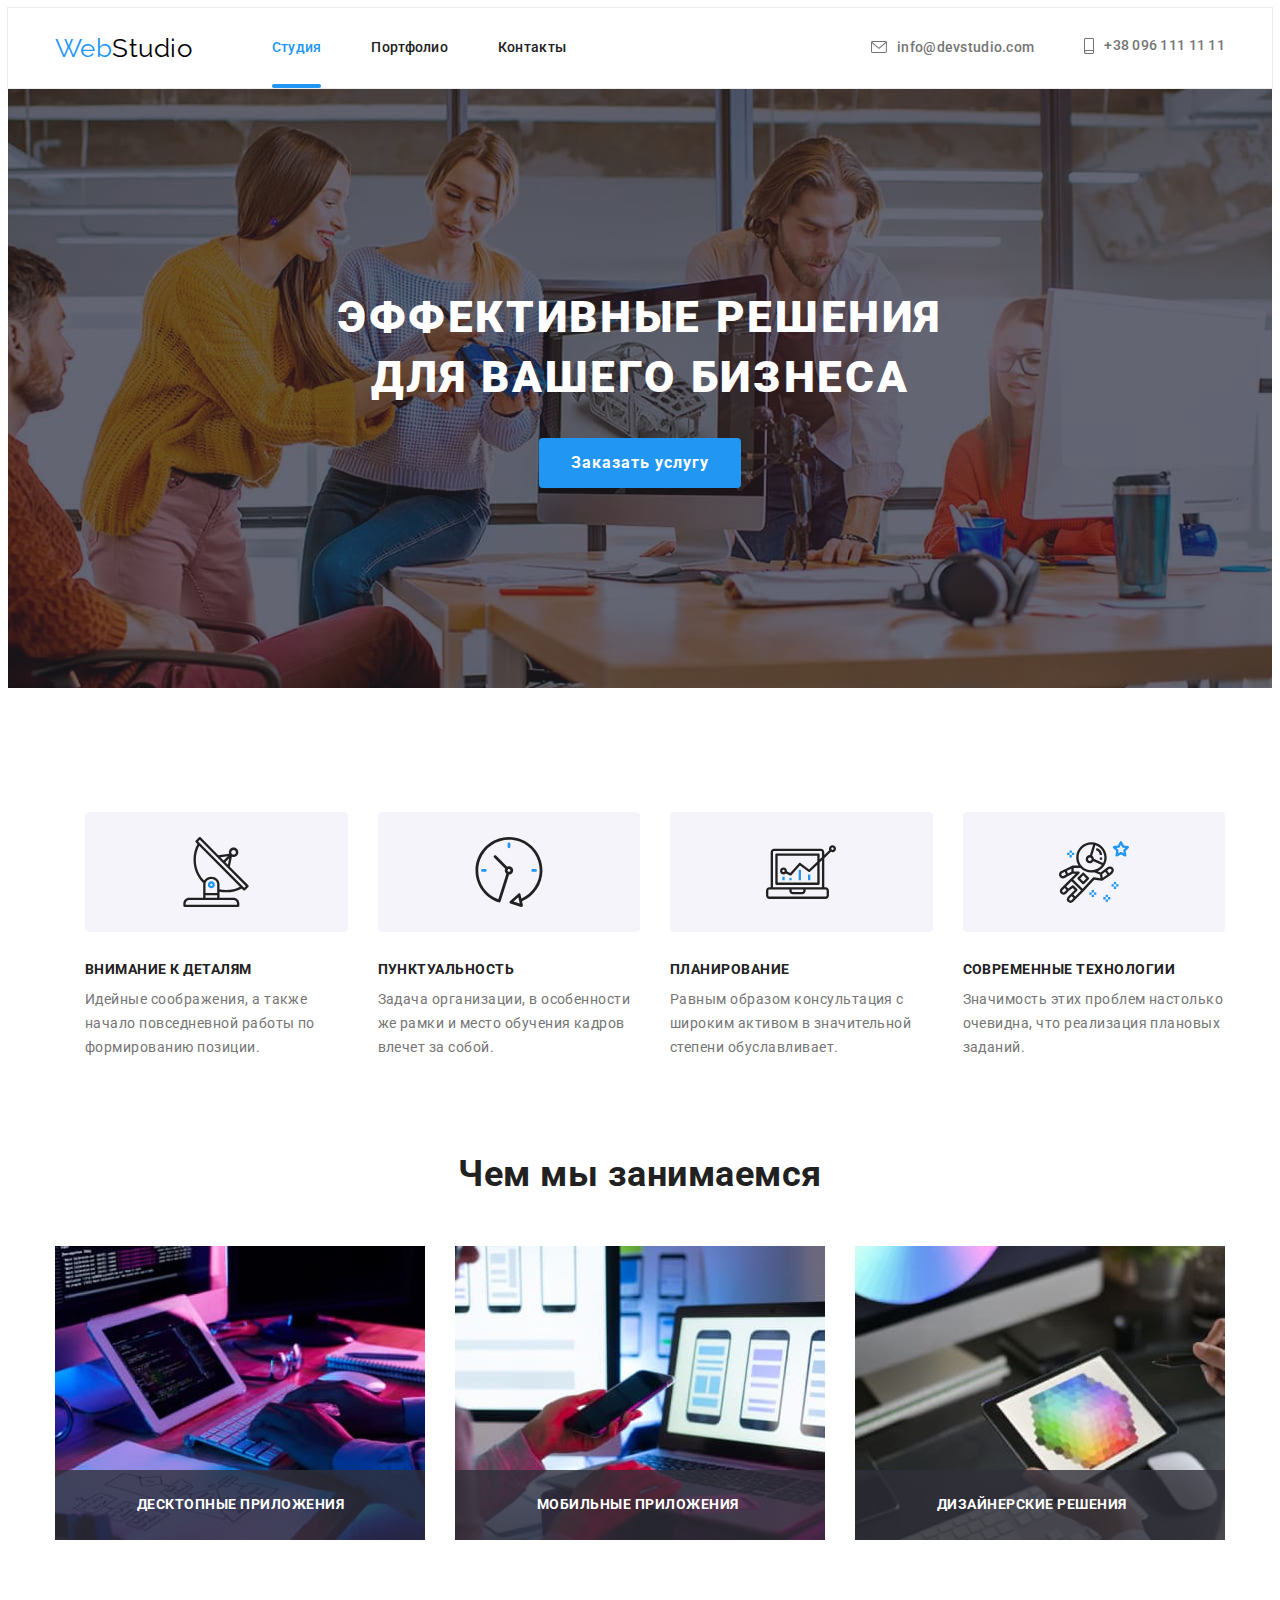
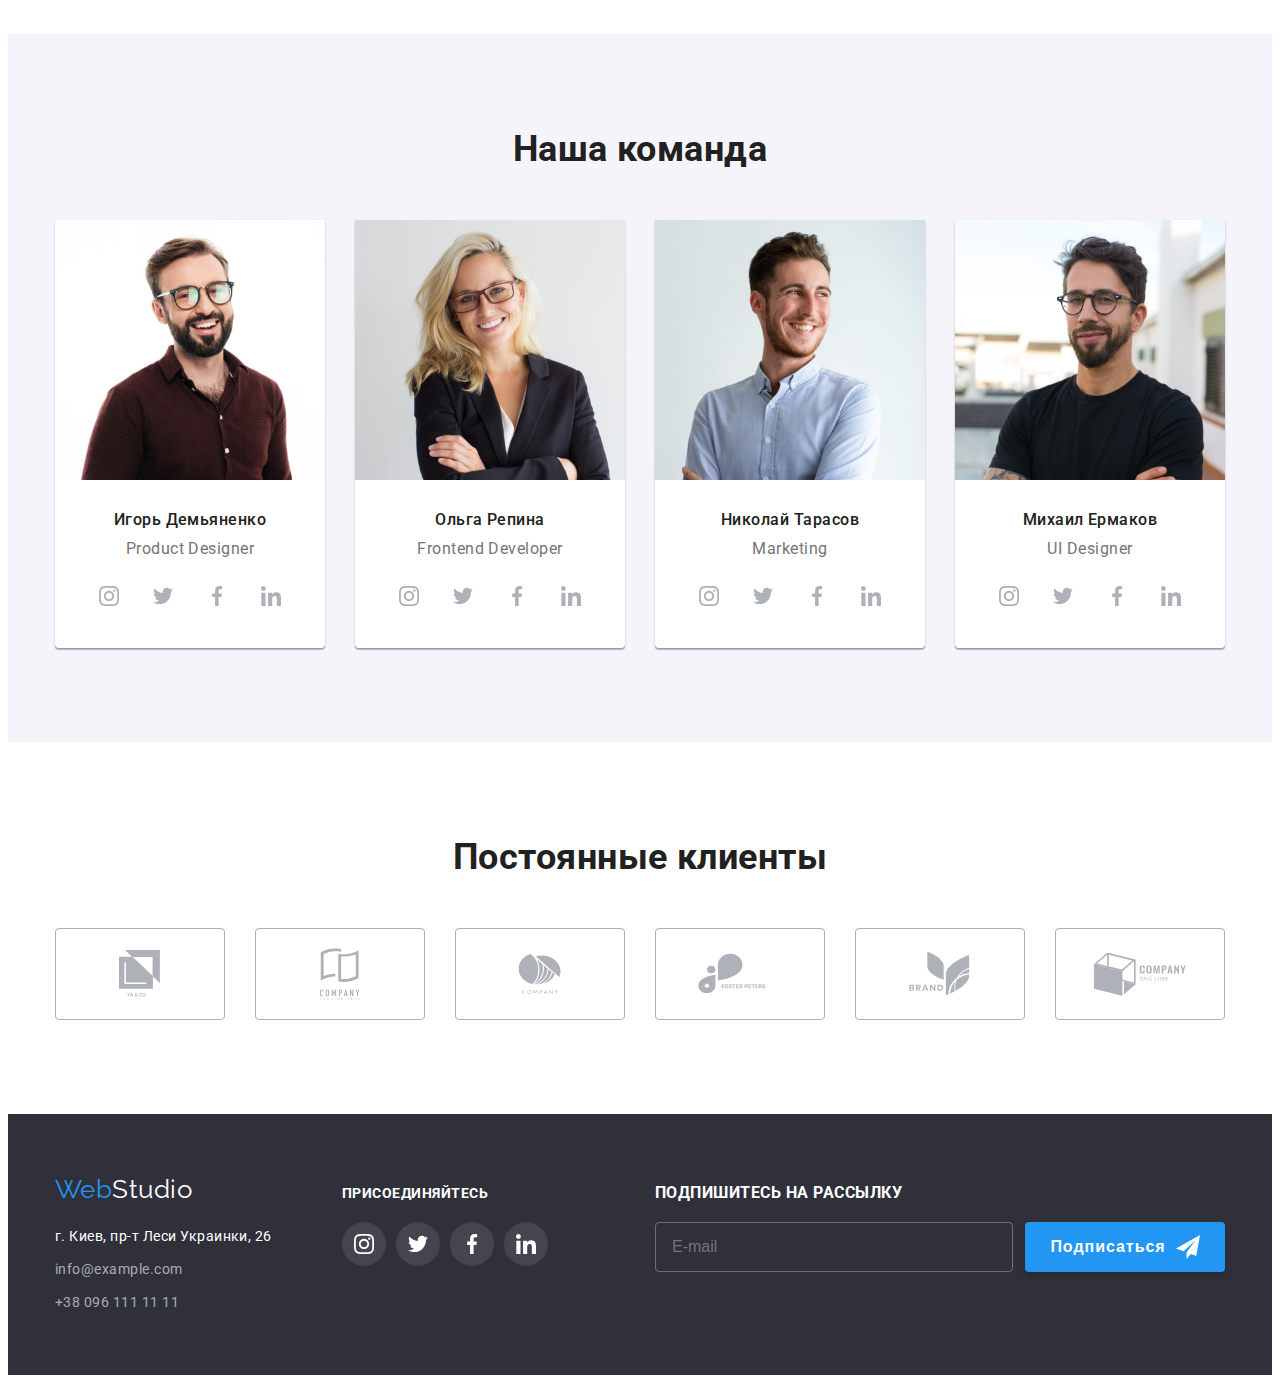
==== commit 21279e62: "дз-8" ====
--- a/index.html
+++ b/index.html
@@ -203,10 +203,6 @@
                                 src="./images/mobile/team/ProductDesigner450.jpg"
                                 alt="Игорь Демьяненко">
                             </picture>
-                            <!-- <img 
-                            srcset=".images/mobile/team/ProductDesigner450.jpg 1x, .images/tablet/team/ProductDesigner354.jpg 1x, ./images/4.jpg 1x, .images/mobile/team/ProductDesigner450@2x.jpg 2x, .images/tablet/team/ProductDesigner354@2x.jpg 2x, .images/desktop/team/Product-Designer-270.jpg 2x"
-                            src="images/mobile/team/ProductDesigner450.jpg" 
-                            alt="Игорь Демьяненко"> -->
                         </div>
                         <div class="card-content">
                             <h3 class="title">Игорь Демьяненко</h3>
@@ -262,10 +258,6 @@
                                 src="./images/mobile/team/FrontendDeveloper450.jpg"
                                 alt="Ольга Репина" />
                             </picture>
-                            <!-- <img 
-                            srcset=".images/mobile/team/FrontendDeveloper450.jpg 1x, .images/tablet/team/FrontendDeveloper354.jpg 1x, ./images/5.jpg 1x, .images/mobile/team/FrontendDeveloper450@2x.jpg 2x, .images/tablet/team/FrontendDeveloper354@2x.jpg 2x, .images/desktop/team/Frontend-Developer-270.jpg 2x"
-                            src=".images/mobile/team/FrontendDeveloper450.jpg" 
-                            alt="Ольга Репина"> -->
                         </div>
                         <div class="card-content">
                             <h3 class="title">Ольга Репина</h3>
@@ -319,10 +311,6 @@
                                 src="./images/mobile/team/Marketing450.jpg" 
                                 alt="Николай Тарасов" />
                             </picture>
-                            <!-- <img 
-                            srcset=".images/mobile/team/Marketing450.jpg 1x, .images/tablet/team/Marketing354.jpg 1x, ./images/6.jpg 1x, .images/mobile/team/Marketing450@2x.jpg 2x, .images/tablet/team/Marketing354@2x.jpg 2x, .images/desktop/team/Marketing-270.jpg 2x"
-                            src=".images/mobile/team/Marketing450.jpg" 
-                            alt="Николай Тарасов"> -->
                         </div>
                         <div class="card-content">
                             <h3 class="title">Николай Тарасов</h3>
@@ -380,10 +368,6 @@
                                 src="./images/mobile/team/Designer450.jpg" 
                                 alt="Михаил Ермаков">
                             </picture>
-                            <!-- <img 
-                            srcset="./images/mobile/team/Designer450.jpg 1x, ./images/tablet/team/Designer354.jpg 1x, ./images/7.jpg 1x, ./images/mobile/team/Designer450@2x.jpg 2x, ./images/tablet/team/Designer354@2x.jpg 2x, ./images/desktop/team/UI-Designer-270.jpg 2x"
-                            src="./images/mobile/team/Designer450.jpg" 
-                            alt="Михаил Ермаков"> -->
                         </div>
                         <div class="card-content">
                             <h3 class="title">Михаил Ермаков</h3>
--- a/css/main.min.css
+++ b/css/main.min.css
@@ -1 +1 @@
-:root{--primary-text-color: #757575;--title-text-color: #212121;--accent-color: #2196F3;--button-hover-color: #188CE8;--primary-white-color: #FFFFFF;--secondary-white-color: #F5F4FA;--address-link-color: rgba(255, 255, 255, 0.6);--logo-color: #000000;--herofooter-bg-color: #2F303A;--icons-primary-color: #afb1b8;--footer-social-color: rgba(255, 255, 255, 10%)}.visually-hidden{position:absolute;width:1px;height:1px;margin:-1px;border:0;padding:0;white-space:nowrap;-webkit-clip-path:inset(100%);clip-path:inset(100%);clip:rect(0 0 0 0);overflow:hidden}body{font-family:Roboto,sans-serif;letter-spacing:.03em;color:var(--primary-text-color);background-color:var(--primary-white-color)}h1,h2,h3,p,ul,li{margin:0}ul,li{list-style:none;text-decoration:none;padding:0}img{display:block;max-width:100%;height:auto}a{text-decoration:none;color:inherit}address{font-style:normal}html{-webkit-box-sizing:border-box;box-sizing:border-box}*,*::after,*::before{-webkit-box-sizing:inherit;box-sizing:inherit}.container{padding-left:15px;padding-right:15px;margin:0 auto}@media screen and (min-width: 480px){.container{width:480px}}@media screen and (min-width: 768px){.container{width:768px}}@media screen and (min-width: 1200px){.container{width:1200px}}.backdrop{position:fixed;top:0;left:0;width:100%;height:100%;background-color:rgba(0,0,0,.2);z-index:1;opacity:1;-webkit-transition:opacity 250ms cubic-bezier(0.4, 0, 0.2, 1),visibility 250ms cubic-bezier(0.4, 0, 0.2, 1);transition:opacity 250ms cubic-bezier(0.4, 0, 0.2, 1),visibility 250ms cubic-bezier(0.4, 0, 0.2, 1)}.backdrop.is-hidden{opacity:0;pointer-events:none;visibility:hidden}.backdrop.is-hidden .modal{-webkit-transform:translate(-50%, -50%) scale(0.9);transform:translate(-50%, -50%) scale(0.9)}.modal{display:-webkit-box;display:-ms-flexbox;display:flex;position:absolute;top:50%;left:50%;padding:40px;background-color:var(--primary-white-color);-webkit-box-shadow:0px 1px 3px rgba(0,0,0,.12),0px 1px 1px rgba(0,0,0,.14),0px 2px 1px rgba(0,0,0,.2);box-shadow:0px 1px 3px rgba(0,0,0,.12),0px 1px 1px rgba(0,0,0,.14),0px 2px 1px rgba(0,0,0,.2);border-radius:4px;-webkit-transform:translate(-50%, -50%) scale(1);transform:translate(-50%, -50%) scale(1);-webkit-transition:-webkit-transform 250ms cubic-bezier(0.4, 0, 0.2, 1);transition:-webkit-transform 250ms cubic-bezier(0.4, 0, 0.2, 1);transition:transform 250ms cubic-bezier(0.4, 0, 0.2, 1);transition:transform 250ms cubic-bezier(0.4, 0, 0.2, 1), -webkit-transform 250ms cubic-bezier(0.4, 0, 0.2, 1)}.modal-item{display:-webkit-box;display:-ms-flexbox;display:flex;position:absolute;top:8px;right:8px;width:30px;height:30px;border-radius:50%;-webkit-box-align:center;-ms-flex-align:center;align-items:center;-webkit-box-pack:center;-ms-flex-pack:center;justify-content:center;background-color:inherit;border:1px solid rgba(0,0,0,.1);cursor:pointer}.modal-item:hover .icon-modal,.modal-item:focus .icon-modal{fill:var(--accent-color)}.icon-modal{position:absolute;fill:var(--logo-color);-webkit-transition:fill 250ms cubic-bezier(0.4, 0, 0.2, 1);transition:fill 250ms cubic-bezier(0.4, 0, 0.2, 1)}.form-modal{display:-webkit-box;display:-ms-flexbox;display:flex;-webkit-box-orient:vertical;-webkit-box-direction:normal;-ms-flex-direction:column;flex-direction:column;width:370px;-webkit-box-align:center;-ms-flex-align:center;align-items:center;text-align:left;padding:0}@media screen and (max-width: 479px){.form-modal{width:calc(100vw - 80px)}}@media screen and (min-width: 1200px){.form-modal{width:448px}}.form-modal-title{font-weight:700;font-size:20px;line-height:1.5;text-align:center;color:var(--title-text-color);margin-bottom:12px}@media screen and (min-width: 1200px){.form-modal-title{line-height:1.17}}.form-group-field{width:100%;font-size:16px;line-height:1.125;margin-bottom:20px}.form-label{display:block;font-size:12px;line-height:1.17;letter-spacing:.01em;color:var(--primary-text-color);padding:0;margin-bottom:4px}.form-field{position:relative;width:100%;margin-bottom:10px}.form-field:focus-within>.icon-input{fill:var(--accent-color)}.icon-input{position:absolute;left:12px;top:50%;-webkit-transform:translateY(-50%);transform:translateY(-50%);width:18px;height:18px;fill:var(--title-text-color);-webkit-transition:fill 250ms cubic-bezier(0.4, 0, 0.2, 1);transition:fill 250ms cubic-bezier(0.4, 0, 0.2, 1)}.form-input{width:100%;min-height:40px;border:1px solid rgba(33,33,33,.2);border-radius:4px;padding-left:42px;color:var(--primary-text-color);-webkit-transition:border 250ms cubic-bezier(0.4, 0, 0.2, 1);transition:border 250ms cubic-bezier(0.4, 0, 0.2, 1)}.form-input:focus-within{border:1px solid #2196f3}.form-textarea{display:block;width:100%;min-height:120px;border:1px solid rgba(33,33,33,.2);border-radius:4px;color:var(--primary-text-color);padding:12px 16px;margin:0;resize:none;-webkit-transition:border 250ms cubic-bezier(0.4, 0, 0.2, 1);transition:border 250ms cubic-bezier(0.4, 0, 0.2, 1)}.form-textarea:focus-within{border:1px solid #2196f3}.form-textarea::-webkit-input-placeholder{color:rgba(117,117,117,.5)}.form-textarea::-moz-placeholder{color:rgba(117,117,117,.5)}.form-textarea:-ms-input-placeholder{color:rgba(117,117,117,.5)}.form-textarea::-ms-input-placeholder{color:rgba(117,117,117,.5)}.form-textarea::placeholder{color:rgba(117,117,117,.5)}.form-contract-label{position:relative;display:-webkit-box;display:-ms-flexbox;display:flex;-webkit-box-align:center;-ms-flex-align:center;align-items:center;margin-bottom:30px;padding-left:24px;font-size:12px;line-height:1.16;color:var(--primary-text-color)}@media screen and (min-width: 1200px){.form-contract-label{font-size:14px;line-height:1.71}}.form-contract-link{text-decoration:underline;color:var(--accent-color)}.icon-contract-check{position:absolute;left:0;top:50%;-webkit-transform:translateY(-50%);transform:translateY(-50%);opacity:1;-webkit-transition:opacity 250ms cubic-bezier(0.4, 0, 0.2, 1);transition:opacity 250ms cubic-bezier(0.4, 0, 0.2, 1)}.checkbox:checked~.icon-contract-check{opacity:0}.icon-contract-checked{position:absolute;left:0;top:50%;-webkit-transform:translateY(-50%);transform:translateY(-50%);opacity:0;fill:var(--accent-color);-webkit-transition:opacity 250ms cubic-bezier(0.4, 0, 0.2, 1);transition:opacity 250ms cubic-bezier(0.4, 0, 0.2, 1)}.form-contract-label:focus-within>.icon-contract-checked,.checkbox:checked~.icon-contract-checked{opacity:1}.checkbox:focus-visible~.icon-contract-checked{outline-offset:2px;outline:2px solid #000;border-radius:1px}.form-modal-btn{display:-webkit-box;display:-ms-flexbox;display:flex;-webkit-box-align:center;-ms-flex-align:center;align-items:center;-webkit-box-pack:center;-ms-flex-pack:center;justify-content:center;width:200px;height:50px;padding:0;font-weight:700;font-size:16px;line-height:1.875;letter-spacing:.06em;color:var(--primary-white-color);-webkit-box-shadow:0px 4px 4px rgba(0,0,0,.15);box-shadow:0px 4px 4px rgba(0,0,0,.15);background-color:var(--accent-color);border:none;border-radius:4px;cursor:pointer;-webkit-transition:background-color 250ms cubic-bezier(0.4, 0, 0.2, 1);transition:background-color 250ms cubic-bezier(0.4, 0, 0.2, 1)}.form-modal-btn:hover,.form-modal-btn:focus{background-color:var(--button-hover-color)}.section{margin:0 auto;padding-top:60px;padding-bottom:60px}@media screen and (min-width: 1200px){.section{padding-top:94px;padding-bottom:94px}}.section-title,.team-title,.clients-title{margin-top:0;margin-bottom:50px;font-size:36px;line-height:1.17;text-align:center;color:var(--title-text-color)}.site-nav .link:hover,.site-nav .link:focus,.contacts .link:hover,.contacts .link:focus,.address-nav .link:hover,.address-nav .link:focus{color:var(--accent-color)}.button-menu .button-potrf.active,.button-potrf:hover,.button-potrf:focus{color:var(--primary-white-color);background-color:var(--accent-color);-webkit-box-shadow:0px 3px 1px rgba(0,0,0,.1),0px 1px 2px rgba(0,0,0,.08),0px 2px 2px rgba(0,0,0,.12);box-shadow:0px 3px 1px rgba(0,0,0,.1),0px 1px 2px rgba(0,0,0,.08),0px 2px 2px rgba(0,0,0,.12)}.header{outline:1px solid #ececec}.logo{font-family:Raleway;font-size:24px;line-height:1.17;color:var(--logo-color);margin-right:auto}@media screen and (min-width: 1200px){.logo{font-size:26px;line-height:1.19}}.accent{color:var(--accent-color)}.main-nav{display:-webkit-box;display:-ms-flexbox;display:flex;-webkit-box-pack:justify;-ms-flex-pack:justify;justify-content:space-between;-webkit-box-align:center;-ms-flex-align:center;align-items:center}@media screen and (max-width: 767px){.main-nav{padding-top:16px;padding-bottom:16px}}@media screen and (max-width: 767px){.menu-container{display:none;position:fixed;left:0;top:0;width:100%;height:100%;background-color:var(--primary-white-color);overflow-y:scroll;z-index:2}.menu-container.is-open{display:-webkit-box;display:-ms-flexbox;display:flex}}@media screen and (max-width: 767px){.menu-mobie-container{position:relative;width:480px;padding:48px 40px;height:100%;display:-webkit-box;display:-ms-flexbox;display:flex;-webkit-box-orient:vertical;-webkit-box-direction:normal;-ms-flex-direction:column;flex-direction:column;-webkit-box-pack:justify;-ms-flex-pack:justify;justify-content:space-between;margin-left:auto;margin-right:auto}}@media screen and (min-width: 768px){.menu-mobie-container{display:-webkit-box;display:-ms-flexbox;display:flex;-webkit-box-pack:center;-ms-flex-pack:center;justify-content:center;-webkit-box-align:center;-ms-flex-align:center;align-items:center}}.menu-container-button{position:absolute;top:8px;right:15px;margin-left:auto;padding:0;background-color:var(--primary-white-color);border:1px solid rgba(0,0,0,0)}@media screen and (min-width: 768px){.menu-container-button{display:none}}.menu-mobile-button{padding:0;margin-left:auto;background-color:var(--primary-white-color);border:1px solid rgba(0,0,0,0)}@media screen and (min-width: 768px){.menu-mobile-button{display:none}}.menu-mobile-button:hover .icon-mobile-close,.menu-mobile-button:focus .icon-mobile-close{fill:var(--accent-color)}.menu-mobile-button .icon-mobile-close{display:none}.menu-mobile-button.is-open .icon-mobile-close{display:block}.menu-mobile-button:hover .icon-mobile-open,.menu-mobile-button:focus .icon-mobile-open{fill:var(--accent-color)}.menu-mobile-button.is-open .icon-mobile-open{display:none}@media screen and (min-width: 768px){.site-nav{display:-webkit-box;display:-ms-flexbox;display:flex;-webkit-box-pack:center;-ms-flex-pack:center;justify-content:center;-webkit-box-align:center;-ms-flex-align:center;align-items:center}}.site-nav .link{display:block;font-weight:500;font-size:40px;line-height:1.17;letter-spacing:.02em;color:var(--title-text-color);-webkit-transition:color 250ms cubic-bezier(0.4, 0, 0.2, 1);transition:color 250ms cubic-bezier(0.4, 0, 0.2, 1)}@media screen and (min-width: 768px){.site-nav .link{font-size:14px;line-height:1.14;padding-top:32px;padding-bottom:32px}}@media screen and (max-width: 767px){.site-nav .item+.item{margin-top:32px}}@media screen and (min-width: 768px){.site-nav .item+.item{margin-left:50px}}.site-nav .link.current{color:var(--accent-color)}.site-nav .link.current::after{position:absolute;display:block;content:"";bottom:0;right:0;width:100%;height:4px;border-radius:2px;background-color:#2196f3}@media screen and (min-width: 768px){.site-nav .item{position:relative}}@media screen and (max-width: 767px){.contacts{display:-webkit-box;display:-ms-flexbox;display:flex;-webkit-box-pack:start;-ms-flex-pack:start;justify-content:start;-webkit-box-align:start;-ms-flex-align:start;align-items:flex-start;-webkit-box-orient:vertical;-webkit-box-direction:reverse;-ms-flex-direction:column-reverse;flex-direction:column-reverse}}@media screen and (min-width: 768px)and (max-width: 1199px){.contacts{display:-webkit-box;display:-ms-flexbox;display:flex;-webkit-box-pack:start;-ms-flex-pack:start;justify-content:start;-webkit-box-align:start;-ms-flex-align:start;align-items:flex-start;-webkit-box-orient:vertical;-webkit-box-direction:normal;-ms-flex-direction:column;flex-direction:column}}@media screen and (min-width: 1200px){.contacts{display:-webkit-box;display:-ms-flexbox;display:flex;-webkit-box-pack:start;-ms-flex-pack:start;justify-content:start;-webkit-box-align:center;-ms-flex-align:center;align-items:center;height:100%}}@media screen and (max-width: 767px){.contacts{margin-top:auto;margin-bottom:64px}}@media screen and (min-width: 768px){.contacts{margin-left:84px}}@media screen and (min-width: 1200px){.contacts{margin-left:305px}}.contacts .item{fill:currentColor}@media screen and (max-width: 767px){.contacts .item{margin-bottom:32px}}.contacts .icon-contacts{display:none}@media screen and (min-width: 768px){.contacts .icon-contacts{display:inline-block;margin-right:10px;fill:currentColor}}.contacts .icon-contacts:hover{fill:var(--accent-color)}.contacts .link{font-weight:500;letter-spacing:.02em;-webkit-transition:color 250ms cubic-bezier(0.4, 0, 0.2, 1);transition:color 250ms cubic-bezier(0.4, 0, 0.2, 1)}@media screen and (min-width: 768px){.contacts .link{display:-webkit-inline-box;display:-ms-inline-flexbox;display:inline-flex;-webkit-box-pack:start;-ms-flex-pack:start;justify-content:start;-webkit-box-align:center;-ms-flex-align:center;align-items:center;font-size:14px;line-height:1.14}}@media screen and (min-width: 1200px){.contacts .link{display:-webkit-inline-box;display:-ms-inline-flexbox;display:inline-flex;-webkit-box-pack:start;-ms-flex-pack:start;justify-content:start;-webkit-box-align:center;-ms-flex-align:center;align-items:center;height:100%;font-size:14px;line-height:1.14}}@media screen and (min-width: 768px)and (max-width: 1199px){.contacts .item+.item{margin-top:10px}}@media screen and (min-width: 1200px){.contacts .item+.item{margin-left:50px;height:100%}}.link-tel{font-size:34px;line-height:1.17;color:var(--accent-color)}@media screen and (min-width: 768px){.link-tel{display:-webkit-box;display:-ms-flexbox;display:flex;-webkit-box-align:center;-ms-flex-align:center;align-items:center;font-size:12px;line-height:1.16;color:var(--primary-text-color)}}@media screen and (min-width: 1200px){.link-tel{font-size:14px;line-height:1.14}}.link-email{font-size:24px;line-height:1.16;color:var(--primary-text-color)}@media screen and (min-width: 768px){.link-email{display:-webkit-box;display:-ms-flexbox;display:flex;-webkit-box-pack:center;-ms-flex-pack:center;justify-content:center;-webkit-box-align:center;-ms-flex-align:center;align-items:center;font-size:12px}}@media screen and (min-width: 1200px){.link-email{font-size:14px;line-height:1.14;margin-bottom:0}}.social-networks{display:none}@media screen and (min-width: 280px)and (max-width: 767px){.social-networks{display:-webkit-inline-box;display:-ms-inline-flexbox;display:inline-flex;-webkit-box-pack:start;-ms-flex-pack:start;justify-content:start;-webkit-box-align:center;-ms-flex-align:center;align-items:center;-ms-flex-wrap:wrap;flex-wrap:wrap;margin-left:-10px;top:-10px}}.social-networks-item{margin-top:10px}.social-networks-item+.social-networks-item{border-left:1px solid rgba(33,33,33,.2)}@media screen and (min-width: 358px)and (max-width: 449px){.social-networks-item:last-child{border-left:none}}@media screen and (min-width: 280px)and (max-width: 356px){.social-networks-item:nth-child(3){border-left:none}}@media screen and (min-width: 357px)and (max-width: 449px){.social-networks-item:nth-child(3){border-left:1px solid rgba(33,33,33,.2)}}.social-networks-link{display:inline-block;text-decoration:none;padding:0 10px;background-color:rgba(0,0,0,0);font-weight:500;font-size:18px;line-height:1.222;letter-spacing:.02em;color:var(--accent-color)}.hero{padding:118px 0;text-align:center;background-color:var(--herofooter-bg-color);max-width:1600px;margin-left:auto;margin-right:auto;background-repeat:no-repeat;background-position:center;background-size:cover}@media screen and (max-width: 479px){.hero{max-width:480px;background-image:-webkit-gradient(linear, left top, left bottom, from(rgba(47, 48, 58, 0.4)), to(rgba(47, 48, 58, 0.4))),url(../images/mobile/hero/fon480.jpg);background-image:linear-gradient(rgba(47, 48, 58, 0.4), rgba(47, 48, 58, 0.4)),url(../images/mobile/hero/fon480.jpg)}}@media screen and (max-width: 479px)and (min-device-pixel-ratio: 2),screen and (max-width: 479px)and (-webkit-min-device-pixel-ratio: 2),screen and (max-width: 479px)and (min-resolution: 192dpi),screen and (max-width: 479px)and (min-resolution: 2dppx){.hero{background-image:-webkit-gradient(linear, left top, left bottom, from(rgba(47, 48, 58, 0.4)), to(rgba(47, 48, 58, 0.4))),url(../images/mobile/hero/fon480@2x.jpg);background-image:linear-gradient(rgba(47, 48, 58, 0.4), rgba(47, 48, 58, 0.4)),url(../images/mobile/hero/fon480@2x.jpg)}}@media screen and (min-width: 480px)and (max-width: 767px){.hero{max-width:768px;background-image:-webkit-gradient(linear, left top, left bottom, from(rgba(47, 48, 58, 0.4)), to(rgba(47, 48, 58, 0.4))),url(../images/tablet/hero/fon768.jpg);background-image:linear-gradient(rgba(47, 48, 58, 0.4), rgba(47, 48, 58, 0.4)),url(../images/tablet/hero/fon768.jpg)}}@media screen and (min-width: 480px)and (max-width: 767px)and (min-device-pixel-ratio: 2),screen and (min-width: 480px)and (max-width: 767px)and (-webkit-min-device-pixel-ratio: 2),screen and (min-width: 480px)and (max-width: 767px)and (min-resolution: 192dpi),screen and (min-width: 480px)and (max-width: 767px)and (min-resolution: 2dppx){.hero{background-image:-webkit-gradient(linear, left top, left bottom, from(rgba(47, 48, 58, 0.4)), to(rgba(47, 48, 58, 0.4))),url(../images/tablet/hero/fon768@2x.jpg);background-image:linear-gradient(rgba(47, 48, 58, 0.4), rgba(47, 48, 58, 0.4)),url(../images/tablet/hero/fon768@2x.jpg)}}@media screen and (min-width: 768px){.hero{max-width:1600px;background-image:-webkit-gradient(linear, left top, left bottom, from(rgba(47, 48, 58, 0.4)), to(rgba(47, 48, 58, 0.4))),url(../images/fon.jpg);background-image:linear-gradient(rgba(47, 48, 58, 0.4), rgba(47, 48, 58, 0.4)),url(../images/fon.jpg)}}@media screen and (min-width: 768px)and (min-device-pixel-ratio: 2),screen and (min-width: 768px)and (-webkit-min-device-pixel-ratio: 2),screen and (min-width: 768px)and (min-resolution: 192dpi),screen and (min-width: 768px)and (min-resolution: 2dppx){.hero{background-image:-webkit-gradient(linear, left top, left bottom, from(rgba(47, 48, 58, 0.4)), to(rgba(47, 48, 58, 0.4))),url(../images/desktop/hero/fon1600@2x.jpg);background-image:linear-gradient(rgba(47, 48, 58, 0.4), rgba(47, 48, 58, 0.4)),url(../images/desktop/hero/fon1600@2x.jpg)}}@media screen and (min-width: 1200px){.hero{padding:200px 0}}.hero-title{margin-left:auto;margin-right:auto;margin-top:0;margin-bottom:30px;font-weight:900;font-size:26px;line-height:1.615;letter-spacing:.06em;text-transform:uppercase;color:var(--primary-white-color)}@media screen and (min-width: 1200px){.hero-title{width:696px;font-size:44px;line-height:1.36}}.button{font-family:inherit;font-weight:700;font-size:16px;line-height:1.88;text-align:center;letter-spacing:.06em;color:var(--primary-white-color);background-color:var(--accent-color);padding:10px 32px;border-radius:4px;border:none;cursor:pointer;-webkit-transition:background-color 250ms cubic-bezier(0.4, 0, 0.2, 1);transition:background-color 250ms cubic-bezier(0.4, 0, 0.2, 1)}.button:hover,.button:focus{color:var(--primary-white-color);background-color:var(--button-hover-color)}@media screen and (min-width: 768px){.peculiarities{display:-webkit-box;display:-ms-flexbox;display:flex;-ms-flex-wrap:wrap;flex-wrap:wrap}}@media screen and (max-width: 479px){.peculiarities .item{width:100%}}@media screen and (max-width: 767px){.peculiarities .item+.peculiarities .item{margin-left:30px}}@media screen and (min-width: 480px)and (max-width: 767px){.peculiarities .item{width:450px}}@media screen and (min-width: 768px)and (max-width: 1199px){.peculiarities .item{-ms-flex-preferred-size:calc(50% - 30px);flex-basis:calc(50% - 30px);margin-left:30px;margin-top:30px}}@media screen and (min-width: 1200px){.peculiarities .item{-ms-flex-preferred-size:calc(25% - 30px);flex-basis:calc(25% - 30px);margin-left:30px;margin-top:30px}}.peculiarities .title{margin-top:0;margin-bottom:10px;font-size:14px;line-height:1.14;text-transform:uppercase;color:var(--title-text-color);text-align:center}@media screen and (min-width: 768px){.peculiarities .title{text-align:left}}.thumb{display:-webkit-box;display:-ms-flexbox;display:flex;margin-bottom:30px;background-color:var(--secondary-white-color);border-radius:4px;height:120px;-webkit-box-align:center;-ms-flex-align:center;align-items:center;-webkit-box-pack:center;-ms-flex-pack:center;justify-content:center}.text{margin-top:0;margin-bottom:0;font-size:14px;line-height:1.71}@media screen and (max-width: 768px){.text{margin-bottom:30px}}.image{padding-top:0}@media screen and (max-width: 1199px){.image{display:none}}.picture{display:-webkit-box;display:-ms-flexbox;display:flex;position:relative;width:370}.picture .item+.item{margin-left:30px}.picture-text{display:-webkit-box;display:-ms-flexbox;display:flex;position:absolute;padding:27px 82px;bottom:0;font-weight:700;font-size:14px;line-height:1.14;text-transform:uppercase;color:#fff;-webkit-box-pack:center;-ms-flex-pack:center;justify-content:center;-webkit-box-align:center;-ms-flex-align:center;align-items:center}.picture-text-text{margin:0}.picture .item::before{display:inline-block;position:absolute;content:"";width:370px;height:70px;bottom:0;background-color:rgba(47,48,58,.8)}.section.team{background-color:var(--secondary-white-color)}@media screen and (min-width: 768px){.work-list{display:-webkit-box;display:-ms-flexbox;display:flex;-ms-flex-wrap:wrap;flex-wrap:wrap;margin-left:-30px;margin-top:-30px}}.work-list .title{margin-top:0;margin-bottom:10px;font-weight:500;font-size:16px;line-height:1.19;color:var(--title-text-color)}.work-item{background-color:var(--primary-white-color);-webkit-box-shadow:0px 1px 3px rgba(0,0,0,.12),0px 1px 1px rgba(0,0,0,.14),0px 2px 1px rgba(0,0,0,.2);box-shadow:0px 1px 3px rgba(0,0,0,.12),0px 1px 1px rgba(0,0,0,.14),0px 2px 1px rgba(0,0,0,.2);border-radius:0px 0px 4px 4px}@media screen and (max-width: 479px){.work-item{width:100%}}@media screen and (min-width: 480px)and (max-width: 767px){.work-item{width:450px}}@media screen and (max-width: 767px){.work-item+.work-item{margin-top:30px}}@media screen and (min-width: 768px)and (max-width: 1199px){.work-item{-ms-flex-preferred-size:calc(50% - 30px);flex-basis:calc(50% - 30px);margin-left:30px;margin-top:30px}}@media screen and (min-width: 1200px){.work-item{-ms-flex-preferred-size:calc(25% - 30px);flex-basis:calc(25% - 30px);margin-left:30px;margin-top:30px}}.card-content{padding:30px;text-align:center}.card-icon{display:-webkit-box;display:-ms-flexbox;display:flex;-webkit-box-pack:center;-ms-flex-pack:center;justify-content:center}.card-icon .link{display:-webkit-inline-box;display:-ms-inline-flexbox;display:inline-flex;-webkit-box-align:center;-ms-flex-align:center;align-items:center;-webkit-box-pack:center;-ms-flex-pack:center;justify-content:center;width:44px;height:44px;border-radius:50%;fill:var(--icons-primary-color);-webkit-transition:background-color 250ms cubic-bezier(0.4, 0, 0.2, 1),fill 250ms cubic-bezier(0.4, 0, 0.2, 1);transition:background-color 250ms cubic-bezier(0.4, 0, 0.2, 1),fill 250ms cubic-bezier(0.4, 0, 0.2, 1)}.card-icon .link:hover,.card-icon .link:focus{fill:var(--primary-white-color);background-color:var(--accent-color)}.card-icon .item-team+.item-team{margin-left:10px}.team-text{margin-top:0;margin-bottom:16px;font-size:16px;line-height:1.19}.company{display:-webkit-box;display:-ms-flexbox;display:flex;-ms-flex-wrap:wrap;flex-wrap:wrap;margin-left:-30px;margin-top:-30px}.company .link{display:-webkit-inline-box;display:-ms-inline-flexbox;display:inline-flex;border:1px solid var(--icons-primary-color);border-radius:4px;width:100%;height:92px;-webkit-box-align:center;-ms-flex-align:center;align-items:center;-webkit-box-pack:center;-ms-flex-pack:center;justify-content:center;fill:var(--icons-primary-color);-webkit-transition:border 250ms cubic-bezier(0.4, 0, 0.2, 1);transition:border 250ms cubic-bezier(0.4, 0, 0.2, 1)}.company .link:hover,.company .link:focus{border:1px solid var(--accent-color)}.company .link:hover .icon-clients,.company .link:hover .icon-clients,.company .link:focus .icon-clients,.company .link:focus .icon-clients{fill:var(--accent-color)}.company .link:hover .icon-clients,.company .link:focus .icon-clients{-webkit-transition:fill 250ms cubic-bezier(0.4, 0, 0.2, 1);transition:fill 250ms cubic-bezier(0.4, 0, 0.2, 1)}.company .company-item+.company-item{margin-left:30px}.company .company-item{-ms-flex-preferred-size:calc(50% - 30px);flex-basis:calc(50% - 30px);margin-left:30px;margin-top:30px}@media screen and (min-width: 768px){.company .company-item{-ms-flex-preferred-size:calc(33.3333333333% - 30px);flex-basis:calc(33.3333333333% - 30px);margin-left:30px;margin-top:30px}}@media screen and (min-width: 1200px){.company .company-item{-ms-flex-preferred-size:calc(16.6666666667% - 30px);flex-basis:calc(16.6666666667% - 30px);margin-left:30px;margin-top:30px}}.footer{padding-top:60px;padding-bottom:60px;background-color:var(--herofooter-bg-color)}@media screen and (min-width: 768px)and (max-width: 1199px){.container-double{display:-webkit-box;display:-ms-flexbox;display:flex;-webkit-box-align:baseline;-ms-flex-align:baseline;align-items:baseline;margin-bottom:60px;-ms-flex-pack:distribute;justify-content:space-around}}@media screen and (min-width: 768px)and (min-width: 1200px){.container-double{display:-webkit-box;display:-ms-flexbox;display:flex;-webkit-box-align:baseline;-ms-flex-align:baseline;align-items:baseline}}.logo-white{display:block;margin-bottom:20px;font-family:Raleway;font-size:26px;line-height:1.19;color:var(--primary-white-color)}@media screen and (min-width: 768px)and (max-width: 1199px){.footer-address{width:354px;margin-bottom:0;max-width:354px}}@media screen and (max-width: 767px){.footer-address{margin-bottom:60px}}.address{text-align:center}@media screen and (min-width: 1200px){.address{display:-webkit-box;display:-ms-flexbox;display:flex;text-align:left;-webkit-box-align:baseline;-ms-flex-align:baseline;align-items:baseline}}.address-nav .item+.item{margin-top:9px}.address-nav .link-nav{font-style:normal;font-size:14px;line-height:1.71;color:var(--primary-white-color)}.address-nav .link{font-style:normal;font-size:14px;line-height:1.71;color:var(--address-link-color);-webkit-transition:color 250ms cubic-bezier(0.4, 0, 0.2, 1);transition:color 250ms cubic-bezier(0.4, 0, 0.2, 1)}@media screen and (min-width: 768px)and (max-width: 1199px){.footer-container{width:354px;margin-bottom:0;max-width:354px}}@media screen and (min-width: 1200px){.footer-container{margin-left:70px}}.footer-container .title{margin-top:0;margin-bottom:20px;font-weight:700;font-size:14px;line-height:1.14;text-transform:uppercase;color:var(--primary-white-color)}.social{display:-webkit-inline-box;display:-ms-inline-flexbox;display:inline-flex}@media screen and (min-width: 1200px){.social{display:-webkit-box;display:-ms-flexbox;display:flex}}.social .link{display:-webkit-inline-box;display:-ms-inline-flexbox;display:inline-flex;-webkit-box-align:center;-ms-flex-align:center;align-items:center;-webkit-box-pack:center;-ms-flex-pack:center;justify-content:center;width:44px;height:44px;border-radius:50%;fill:var(--primary-white-color);background-color:var(--footer-social-color);-webkit-transition:background-color 250ms cubic-bezier(0.4, 0, 0.2, 1);transition:background-color 250ms cubic-bezier(0.4, 0, 0.2, 1)}.social .link:hover,.social .link:focus{background-color:var(--accent-color)}.social .item-social+.item-social{margin-left:10px}.form-footer{margin-left:auto;color:var(--primary-white-color)}.form-title{display:block;text-transform:uppercase;margin-bottom:20px}.form-subscription{display:-webkit-box;display:-ms-flexbox;display:flex;-webkit-box-align:center;-ms-flex-align:center;align-items:center}@media screen and (max-width: 1199px){.form-subscription{-webkit-box-orient:vertical;-webkit-box-direction:normal;-ms-flex-direction:column;flex-direction:column}}.input-subscription{display:-webkit-box;display:-ms-flexbox;display:flex;-webkit-box-align:center;-ms-flex-align:center;align-items:center;width:450px;height:50px;padding:0;padding-left:16px;font-size:16px;line-height:1.25;color:var(--primary-white-color);background-color:rgba(0,0,0,0);border:1px solid rgba(255,255,255,.3);border-radius:4px}@media screen and (max-width: 479px){.input-subscription{width:100%}}@media screen and (max-width: 1199px){.input-subscription{margin-bottom:20px}}@media screen and (min-width: 1200px){.input-subscription{min-width:358px;margin-right:12px}}.button-subscription{display:-webkit-box;display:-ms-flexbox;display:flex;-webkit-box-align:center;-ms-flex-align:center;align-items:center;-webkit-box-pack:center;-ms-flex-pack:center;justify-content:center;width:200px;height:50px;padding:0;font-weight:700;font-size:16px;line-height:1.875;letter-spacing:.06em;color:var(--primary-white-color);-webkit-box-shadow:0px 4px 4px rgba(0,0,0,.15);box-shadow:0px 4px 4px rgba(0,0,0,.15);background-color:var(--accent-color);border:none;border-radius:4px;cursor:pointer;-webkit-transition:background-color 250ms cubic-bezier(0.4, 0, 0.2, 1);transition:background-color 250ms cubic-bezier(0.4, 0, 0.2, 1)}.button-subscription:hover,.button-subscription:focus{color:var(--primary-white-color);background-color:var(--button-hover-color)}.icon-form{margin-left:10px;fill:var(--primary-white-color)}.button-menu{display:-webkit-box;display:-ms-flexbox;display:flex;-webkit-box-pack:center;-ms-flex-pack:center;justify-content:center;margin-bottom:50px}@media screen and (max-width: 767px){.button-menu{-webkit-box-pack:start;-ms-flex-pack:start;justify-content:start;-ms-flex-wrap:wrap;flex-wrap:wrap;margin-bottom:25px}}@media screen and (min-width: 768px)and (max-width: 1199px){.button-menu{margin-bottom:30px}}.button-menu .item+.item{margin-left:8px}@media screen and (max-width: 767px){.button-menu .item+.item{margin-bottom:15px}}.button-potrf{margin-top:0;font-family:inherit;font-weight:500;font-size:16px;line-height:1.63;text-align:center;color:var(--title-text-color);background-color:var(--secondary-white-color);padding:6px 22px;border-radius:4px;border:none;cursor:pointer;-webkit-transition:color 250ms cubic-bezier(0.4, 0, 0.2, 1),background-color 250ms cubic-bezier(0.4, 0, 0.2, 1),-webkit-box-shadow 250ms cubic-bezier(0.4, 0, 0.2, 1);transition:color 250ms cubic-bezier(0.4, 0, 0.2, 1),background-color 250ms cubic-bezier(0.4, 0, 0.2, 1),-webkit-box-shadow 250ms cubic-bezier(0.4, 0, 0.2, 1);transition:color 250ms cubic-bezier(0.4, 0, 0.2, 1),background-color 250ms cubic-bezier(0.4, 0, 0.2, 1),box-shadow 250ms cubic-bezier(0.4, 0, 0.2, 1);transition:color 250ms cubic-bezier(0.4, 0, 0.2, 1),background-color 250ms cubic-bezier(0.4, 0, 0.2, 1),box-shadow 250ms cubic-bezier(0.4, 0, 0.2, 1),-webkit-box-shadow 250ms cubic-bezier(0.4, 0, 0.2, 1)}.context{margin-top:0;margin-bottom:0;font-size:16px;line-height:1.88}.content{display:-webkit-box;display:-ms-flexbox;display:flex;-ms-flex-wrap:wrap;flex-wrap:wrap;margin-left:-30px;margin-top:-30px}.content .title{margin-top:0;margin-bottom:4px;font-size:18px;line-height:2;letter-spacing:.06em;color:var(--title-text-color)}.content .item-portf{margin-left:30px;margin-top:30px;background-color:var(--primary-white-color);border:1px solid #eee;-webkit-transition:cursor 250ms cubic-bezier(0.4, 0, 0.2, 1);transition:cursor 250ms cubic-bezier(0.4, 0, 0.2, 1);-webkit-transition:-webkit-box-shadow 250ms cubic-bezier(0.4, 0, 0.2, 1);transition:-webkit-box-shadow 250ms cubic-bezier(0.4, 0, 0.2, 1);transition:box-shadow 250ms cubic-bezier(0.4, 0, 0.2, 1);transition:box-shadow 250ms cubic-bezier(0.4, 0, 0.2, 1), -webkit-box-shadow 250ms cubic-bezier(0.4, 0, 0.2, 1)}@media screen and (min-width: 480px){.content .item-portf{-ms-flex-preferred-size:calc(100% - 30px);flex-basis:calc(100% - 30px)}}@media screen and (min-width: 768px){.content .item-portf{-ms-flex-preferred-size:calc(50% - 30px);flex-basis:calc(50% - 30px)}}@media screen and (min-width: 1200px){.content .item-portf{-ms-flex-preferred-size:calc(33.3333333333% - 30px);flex-basis:calc(33.3333333333% - 30px)}}.content .item-portf:hover,.content .item-portf:focus{cursor:pointer;-webkit-box-shadow:0px 1px 1px rgba(0,0,0,.12),0px 4px 4px rgba(0,0,0,.06),1px 4px 6px rgba(0,0,0,.16);box-shadow:0px 1px 1px rgba(0,0,0,.12),0px 4px 4px rgba(0,0,0,.06),1px 4px 6px rgba(0,0,0,.16)}.card-context{padding:20px}.card-portf:hover .content-text,.card-portf:focus .content-text{opacity:1}.card-thumb{position:relative;overflow:hidden}.card-portf:hover .content-text,.card-portf:focus .content-text{-webkit-transform:translateY(0);transform:translateY(0)}.content-text{display:-webkit-box;display:-ms-flexbox;display:flex;position:absolute;top:0;left:0;-webkit-transform:translate(0, 0);transform:translate(0, 0);padding:63px 24px;font-size:18px;line-height:1.56;color:var(--primary-white-color);opacity:0;background-color:rgba(33,150,243,.9);-webkit-transform:translateY(100%);transform:translateY(100%);-webkit-transition:-webkit-transform 250ms cubic-bezier(0.4, 0, 0.2, 1);transition:-webkit-transform 250ms cubic-bezier(0.4, 0, 0.2, 1);transition:transform 250ms cubic-bezier(0.4, 0, 0.2, 1);transition:transform 250ms cubic-bezier(0.4, 0, 0.2, 1), -webkit-transform 250ms cubic-bezier(0.4, 0, 0.2, 1)}.content-text-text-text{margin:0;width:322px;height:168px;-webkit-box-align:center;-ms-flex-align:center;align-items:center;-webkit-box-pack:center;-ms-flex-pack:center;justify-content:center}/*# sourceMappingURL=main.min.css.map */+:root{--primary-text-color: #757575;--title-text-color: #212121;--accent-color: #2196F3;--button-hover-color: #188CE8;--primary-white-color: #FFFFFF;--secondary-white-color: #F5F4FA;--address-link-color: rgba(255, 255, 255, 0.6);--logo-color: #000000;--herofooter-bg-color: #2F303A;--icons-primary-color: #afb1b8;--footer-social-color: rgba(255, 255, 255, 10%)}.visually-hidden{position:absolute;width:1px;height:1px;margin:-1px;border:0;padding:0;white-space:nowrap;-webkit-clip-path:inset(100%);clip-path:inset(100%);clip:rect(0 0 0 0);overflow:hidden}body{font-family:Roboto,sans-serif;letter-spacing:.03em;color:var(--primary-text-color);background-color:var(--primary-white-color)}h1,h2,h3,p,ul,li{margin:0}ul,li{list-style:none;text-decoration:none;padding:0}img{display:block;max-width:100%;height:auto}a{text-decoration:none;color:inherit}address{font-style:normal}html{-webkit-box-sizing:border-box;box-sizing:border-box}*,*::after,*::before{-webkit-box-sizing:inherit;box-sizing:inherit}.container{padding-left:15px;padding-right:15px;margin:0 auto}@media screen and (min-width: 480px){.container{width:480px}}@media screen and (min-width: 768px){.container{width:768px}}@media screen and (min-width: 1200px){.container{width:1200px}}.backdrop{position:fixed;top:0;left:0;width:100%;height:100%;background-color:rgba(0,0,0,.2);z-index:1;opacity:1;-webkit-transition:opacity 250ms cubic-bezier(0.4, 0, 0.2, 1),visibility 250ms cubic-bezier(0.4, 0, 0.2, 1);transition:opacity 250ms cubic-bezier(0.4, 0, 0.2, 1),visibility 250ms cubic-bezier(0.4, 0, 0.2, 1)}.backdrop.is-hidden{opacity:0;pointer-events:none;visibility:hidden}.backdrop.is-hidden .modal{-webkit-transform:translate(-50%, -50%) scale(0.9);transform:translate(-50%, -50%) scale(0.9)}.modal{display:-webkit-box;display:-ms-flexbox;display:flex;position:absolute;top:50%;left:50%;padding:40px;background-color:var(--primary-white-color);-webkit-box-shadow:0px 1px 3px rgba(0,0,0,.12),0px 1px 1px rgba(0,0,0,.14),0px 2px 1px rgba(0,0,0,.2);box-shadow:0px 1px 3px rgba(0,0,0,.12),0px 1px 1px rgba(0,0,0,.14),0px 2px 1px rgba(0,0,0,.2);border-radius:4px;-webkit-transform:translate(-50%, -50%) scale(1);transform:translate(-50%, -50%) scale(1);-webkit-transition:-webkit-transform 250ms cubic-bezier(0.4, 0, 0.2, 1);transition:-webkit-transform 250ms cubic-bezier(0.4, 0, 0.2, 1);transition:transform 250ms cubic-bezier(0.4, 0, 0.2, 1);transition:transform 250ms cubic-bezier(0.4, 0, 0.2, 1), -webkit-transform 250ms cubic-bezier(0.4, 0, 0.2, 1)}.modal-item{display:-webkit-box;display:-ms-flexbox;display:flex;position:absolute;top:8px;right:8px;width:30px;height:30px;border-radius:50%;-webkit-box-align:center;-ms-flex-align:center;align-items:center;-webkit-box-pack:center;-ms-flex-pack:center;justify-content:center;background-color:inherit;border:1px solid rgba(0,0,0,.1);cursor:pointer}.modal-item:hover .icon-modal,.modal-item:focus .icon-modal{fill:var(--accent-color)}.icon-modal{position:absolute;fill:var(--logo-color);-webkit-transition:fill 250ms cubic-bezier(0.4, 0, 0.2, 1);transition:fill 250ms cubic-bezier(0.4, 0, 0.2, 1)}.form-modal{display:-webkit-box;display:-ms-flexbox;display:flex;-webkit-box-orient:vertical;-webkit-box-direction:normal;-ms-flex-direction:column;flex-direction:column;width:370px;-webkit-box-align:center;-ms-flex-align:center;align-items:center;text-align:left;padding:0}@media screen and (max-width: 479px){.form-modal{width:calc(100vw - 80px)}}@media screen and (min-width: 1200px){.form-modal{width:448px}}.form-modal-title{font-weight:700;font-size:20px;line-height:1.5;text-align:center;color:var(--title-text-color);margin-bottom:12px}@media screen and (min-width: 1200px){.form-modal-title{line-height:1.17}}.form-group-field{width:100%;font-size:16px;line-height:1.125;margin-bottom:20px}.form-label{display:block;font-size:12px;line-height:1.17;letter-spacing:.01em;color:var(--primary-text-color);padding:0;margin-bottom:4px}.form-field{position:relative;width:100%;margin-bottom:10px}.form-field:focus-within>.icon-input{fill:var(--accent-color)}.icon-input{position:absolute;left:12px;top:50%;-webkit-transform:translateY(-50%);transform:translateY(-50%);width:18px;height:18px;fill:var(--title-text-color);-webkit-transition:fill 250ms cubic-bezier(0.4, 0, 0.2, 1);transition:fill 250ms cubic-bezier(0.4, 0, 0.2, 1)}.form-input{width:100%;min-height:40px;border:1px solid rgba(33,33,33,.2);border-radius:4px;padding-left:42px;color:var(--primary-text-color);-webkit-transition:border 250ms cubic-bezier(0.4, 0, 0.2, 1);transition:border 250ms cubic-bezier(0.4, 0, 0.2, 1)}.form-input:focus-within{border:1px solid #2196f3}.form-textarea{display:block;width:100%;min-height:120px;border:1px solid rgba(33,33,33,.2);border-radius:4px;color:var(--primary-text-color);padding:12px 16px;margin:0;resize:none;-webkit-transition:border 250ms cubic-bezier(0.4, 0, 0.2, 1);transition:border 250ms cubic-bezier(0.4, 0, 0.2, 1)}.form-textarea:focus-within{border:1px solid #2196f3}.form-textarea::-webkit-input-placeholder{color:rgba(117,117,117,.5)}.form-textarea::-moz-placeholder{color:rgba(117,117,117,.5)}.form-textarea:-ms-input-placeholder{color:rgba(117,117,117,.5)}.form-textarea::-ms-input-placeholder{color:rgba(117,117,117,.5)}.form-textarea::placeholder{color:rgba(117,117,117,.5)}.form-contract-label{position:relative;display:-webkit-box;display:-ms-flexbox;display:flex;-webkit-box-align:center;-ms-flex-align:center;align-items:center;margin-bottom:30px;padding-left:24px;font-size:11px;line-height:1.16;color:var(--primary-text-color)}@media screen and (min-width: 1200px){.form-contract-label{font-size:14px;line-height:1.71}}.form-contract-link{text-decoration:underline;color:var(--accent-color)}.icon-contract-check{position:absolute;left:0;top:50%;-webkit-transform:translateY(-50%);transform:translateY(-50%);opacity:1;-webkit-transition:opacity 250ms cubic-bezier(0.4, 0, 0.2, 1);transition:opacity 250ms cubic-bezier(0.4, 0, 0.2, 1)}.checkbox:checked~.icon-contract-check{opacity:0}.icon-contract-checked{position:absolute;left:0;top:50%;-webkit-transform:translateY(-50%);transform:translateY(-50%);opacity:0;fill:var(--accent-color);-webkit-transition:opacity 250ms cubic-bezier(0.4, 0, 0.2, 1);transition:opacity 250ms cubic-bezier(0.4, 0, 0.2, 1)}.form-contract-label:focus-within>.icon-contract-checked,.checkbox:checked~.icon-contract-checked{opacity:1}.checkbox:focus-visible~.icon-contract-checked{outline-offset:2px;outline:2px solid #000;border-radius:1px}.form-modal-btn{display:-webkit-box;display:-ms-flexbox;display:flex;-webkit-box-align:center;-ms-flex-align:center;align-items:center;-webkit-box-pack:center;-ms-flex-pack:center;justify-content:center;width:200px;height:50px;padding:0;font-weight:700;font-size:16px;line-height:1.875;letter-spacing:.06em;color:var(--primary-white-color);-webkit-box-shadow:0px 4px 4px rgba(0,0,0,.15);box-shadow:0px 4px 4px rgba(0,0,0,.15);background-color:var(--accent-color);border:none;border-radius:4px;cursor:pointer;-webkit-transition:background-color 250ms cubic-bezier(0.4, 0, 0.2, 1);transition:background-color 250ms cubic-bezier(0.4, 0, 0.2, 1)}.form-modal-btn:hover,.form-modal-btn:focus{background-color:var(--button-hover-color)}.section{margin:0 auto;padding-top:60px;padding-bottom:60px}@media screen and (min-width: 1200px){.section{padding-top:94px;padding-bottom:94px}}.section-title,.team-title,.clients-title{margin-top:0;margin-bottom:50px;font-size:36px;line-height:1.17;text-align:center;color:var(--title-text-color)}.site-nav .link:hover,.site-nav .link:focus,.contacts .link:hover,.contacts .link:focus,.address-nav .link:hover,.address-nav .link:focus{color:var(--accent-color)}.button-menu .button-potrf.active,.button-potrf:hover,.button-potrf:focus{color:var(--primary-white-color);background-color:var(--accent-color);-webkit-box-shadow:0px 3px 1px rgba(0,0,0,.1),0px 1px 2px rgba(0,0,0,.08),0px 2px 2px rgba(0,0,0,.12);box-shadow:0px 3px 1px rgba(0,0,0,.1),0px 1px 2px rgba(0,0,0,.08),0px 2px 2px rgba(0,0,0,.12)}.header{outline:1px solid #ececec}.logo{font-family:Raleway;font-size:24px;line-height:1.17;color:var(--logo-color);margin-right:auto}@media screen and (min-width: 1200px){.logo{font-size:26px;line-height:1.19}}.accent{color:var(--accent-color)}.main-nav{display:-webkit-box;display:-ms-flexbox;display:flex;-webkit-box-pack:justify;-ms-flex-pack:justify;justify-content:space-between;-webkit-box-align:center;-ms-flex-align:center;align-items:center}@media screen and (max-width: 767px){.main-nav{padding-top:16px;padding-bottom:16px}}@media screen and (max-width: 767px){.menu-container{display:none;position:fixed;left:0;top:0;width:100%;height:100%;background-color:var(--primary-white-color);overflow-y:scroll;z-index:2}.menu-container.is-open{display:-webkit-box;display:-ms-flexbox;display:flex}}@media screen and (max-width: 767px){.menu-mobie-container{position:relative;width:480px;padding:48px 40px;height:100%;display:-webkit-box;display:-ms-flexbox;display:flex;-webkit-box-orient:vertical;-webkit-box-direction:normal;-ms-flex-direction:column;flex-direction:column;-webkit-box-pack:justify;-ms-flex-pack:justify;justify-content:space-between;margin-left:auto;margin-right:auto}}@media screen and (min-width: 768px){.menu-mobie-container{display:-webkit-box;display:-ms-flexbox;display:flex;-webkit-box-pack:center;-ms-flex-pack:center;justify-content:center;-webkit-box-align:center;-ms-flex-align:center;align-items:center}}.menu-container-button{position:absolute;top:8px;right:15px;margin-left:auto;padding:0;background-color:var(--primary-white-color);border:1px solid rgba(0,0,0,0)}@media screen and (min-width: 768px){.menu-container-button{display:none}}.menu-mobile-button{padding:0;margin-left:auto;background-color:var(--primary-white-color);border:1px solid rgba(0,0,0,0)}@media screen and (min-width: 768px){.menu-mobile-button{display:none}}.menu-mobile-button:hover .icon-mobile-close,.menu-mobile-button:focus .icon-mobile-close{fill:var(--accent-color)}.menu-mobile-button .icon-mobile-close{display:none}.menu-mobile-button.is-open .icon-mobile-close{display:block}.menu-mobile-button:hover .icon-mobile-open,.menu-mobile-button:focus .icon-mobile-open{fill:var(--accent-color)}.menu-mobile-button.is-open .icon-mobile-open{display:none}@media screen and (min-width: 768px){.site-nav{display:-webkit-box;display:-ms-flexbox;display:flex;-webkit-box-pack:center;-ms-flex-pack:center;justify-content:center;-webkit-box-align:center;-ms-flex-align:center;align-items:center}}.site-nav .link{display:block;font-weight:500;font-size:40px;line-height:1.17;letter-spacing:.02em;color:var(--title-text-color);-webkit-transition:color 250ms cubic-bezier(0.4, 0, 0.2, 1);transition:color 250ms cubic-bezier(0.4, 0, 0.2, 1)}@media screen and (min-width: 768px){.site-nav .link{font-size:14px;line-height:1.14;padding-top:32px;padding-bottom:32px}}@media screen and (max-width: 767px){.site-nav .item+.item{margin-top:32px}}@media screen and (min-width: 768px){.site-nav .item+.item{margin-left:50px}}.site-nav .link.current{color:var(--accent-color)}.site-nav .link.current::after{position:absolute;display:block;content:"";bottom:0;right:0;width:100%;height:4px;border-radius:2px;background-color:#2196f3}@media screen and (min-width: 768px){.site-nav .item{position:relative}}@media screen and (max-width: 767px){.contacts{display:-webkit-box;display:-ms-flexbox;display:flex;-webkit-box-pack:start;-ms-flex-pack:start;justify-content:start;-webkit-box-align:start;-ms-flex-align:start;align-items:flex-start;-webkit-box-orient:vertical;-webkit-box-direction:reverse;-ms-flex-direction:column-reverse;flex-direction:column-reverse}}@media screen and (min-width: 768px)and (max-width: 1199px){.contacts{display:-webkit-box;display:-ms-flexbox;display:flex;-webkit-box-pack:start;-ms-flex-pack:start;justify-content:start;-webkit-box-align:start;-ms-flex-align:start;align-items:flex-start;-webkit-box-orient:vertical;-webkit-box-direction:normal;-ms-flex-direction:column;flex-direction:column}}@media screen and (min-width: 1200px){.contacts{display:-webkit-box;display:-ms-flexbox;display:flex;-webkit-box-pack:start;-ms-flex-pack:start;justify-content:start;-webkit-box-align:center;-ms-flex-align:center;align-items:center;height:100%}}@media screen and (max-width: 767px){.contacts{margin-top:auto;margin-bottom:64px}}@media screen and (min-width: 768px){.contacts{margin-left:84px}}@media screen and (min-width: 1200px){.contacts{margin-left:305px}}.contacts .item{fill:currentColor}@media screen and (max-width: 767px){.contacts .item{margin-bottom:32px}}.contacts .icon-contacts{display:none}@media screen and (min-width: 768px){.contacts .icon-contacts{display:inline-block;margin-right:10px;fill:currentColor}}.contacts .icon-contacts:hover{fill:var(--accent-color)}.contacts .link{font-weight:500;letter-spacing:.02em;-webkit-transition:color 250ms cubic-bezier(0.4, 0, 0.2, 1);transition:color 250ms cubic-bezier(0.4, 0, 0.2, 1)}@media screen and (min-width: 768px){.contacts .link{display:-webkit-inline-box;display:-ms-inline-flexbox;display:inline-flex;-webkit-box-pack:start;-ms-flex-pack:start;justify-content:start;-webkit-box-align:center;-ms-flex-align:center;align-items:center;font-size:14px;line-height:1.14}}@media screen and (min-width: 1200px){.contacts .link{display:-webkit-inline-box;display:-ms-inline-flexbox;display:inline-flex;-webkit-box-pack:start;-ms-flex-pack:start;justify-content:start;-webkit-box-align:center;-ms-flex-align:center;align-items:center;height:100%;font-size:14px;line-height:1.14}}@media screen and (min-width: 768px)and (max-width: 1199px){.contacts .item+.item{margin-top:10px}}@media screen and (min-width: 1200px){.contacts .item+.item{margin-left:50px;height:100%}}.link-tel{font-size:34px;line-height:1.17;color:var(--accent-color)}@media screen and (max-width: 479px){.link-tel{font-size:27px}}@media screen and (min-width: 768px){.link-tel{display:-webkit-box;display:-ms-flexbox;display:flex;-webkit-box-align:center;-ms-flex-align:center;align-items:center;font-size:12px;line-height:1.16;color:var(--primary-text-color)}}@media screen and (min-width: 1200px){.link-tel{font-size:14px;line-height:1.14}}.link-email{font-size:24px;line-height:1.16;color:var(--primary-text-color)}@media screen and (min-width: 768px){.link-email{display:-webkit-box;display:-ms-flexbox;display:flex;-webkit-box-pack:center;-ms-flex-pack:center;justify-content:center;-webkit-box-align:center;-ms-flex-align:center;align-items:center;font-size:12px}}@media screen and (min-width: 1200px){.link-email{font-size:14px;line-height:1.14;margin-bottom:0}}.social-networks{display:none}@media screen and (min-width: 280px)and (max-width: 767px){.social-networks{display:-webkit-inline-box;display:-ms-inline-flexbox;display:inline-flex;-webkit-box-pack:start;-ms-flex-pack:start;justify-content:start;-webkit-box-align:center;-ms-flex-align:center;align-items:center;-ms-flex-wrap:wrap;flex-wrap:wrap;margin-left:-10px;top:-10px}}.social-networks-item{margin-top:10px}.social-networks-item+.social-networks-item{border-left:1px solid rgba(33,33,33,.2)}@media screen and (min-width: 358px)and (max-width: 449px){.social-networks-item:last-child{border-left:none}}@media screen and (min-width: 280px)and (max-width: 356px){.social-networks-item:nth-child(3){border-left:none}}@media screen and (min-width: 357px)and (max-width: 449px){.social-networks-item:nth-child(3){border-left:1px solid rgba(33,33,33,.2)}}.social-networks-link{display:inline-block;text-decoration:none;padding:0 10px;background-color:rgba(0,0,0,0);font-weight:500;font-size:18px;line-height:1.222;letter-spacing:.02em;color:var(--accent-color)}.hero{padding:118px 0;text-align:center;background-color:var(--herofooter-bg-color);max-width:1600px;margin-left:auto;margin-right:auto;background-repeat:no-repeat;background-position:center;background-size:cover}@media screen and (max-width: 479px){.hero{max-width:480px;background-image:-webkit-gradient(linear, left top, left bottom, from(rgba(47, 48, 58, 0.4)), to(rgba(47, 48, 58, 0.4))),url(../images/mobile/hero/fon480.jpg);background-image:linear-gradient(rgba(47, 48, 58, 0.4), rgba(47, 48, 58, 0.4)),url(../images/mobile/hero/fon480.jpg)}}@media screen and (max-width: 479px)and (min-device-pixel-ratio: 2),screen and (max-width: 479px)and (-webkit-min-device-pixel-ratio: 2),screen and (max-width: 479px)and (min-resolution: 192dpi),screen and (max-width: 479px)and (min-resolution: 2dppx){.hero{background-image:-webkit-gradient(linear, left top, left bottom, from(rgba(47, 48, 58, 0.4)), to(rgba(47, 48, 58, 0.4))),url(../images/mobile/hero/fon480@2x.jpg);background-image:linear-gradient(rgba(47, 48, 58, 0.4), rgba(47, 48, 58, 0.4)),url(../images/mobile/hero/fon480@2x.jpg)}}@media screen and (min-width: 480px)and (max-width: 767px){.hero{max-width:768px;background-image:-webkit-gradient(linear, left top, left bottom, from(rgba(47, 48, 58, 0.4)), to(rgba(47, 48, 58, 0.4))),url(../images/tablet/hero/fon768.jpg);background-image:linear-gradient(rgba(47, 48, 58, 0.4), rgba(47, 48, 58, 0.4)),url(../images/tablet/hero/fon768.jpg)}}@media screen and (min-width: 480px)and (max-width: 767px)and (min-device-pixel-ratio: 2),screen and (min-width: 480px)and (max-width: 767px)and (-webkit-min-device-pixel-ratio: 2),screen and (min-width: 480px)and (max-width: 767px)and (min-resolution: 192dpi),screen and (min-width: 480px)and (max-width: 767px)and (min-resolution: 2dppx){.hero{background-image:-webkit-gradient(linear, left top, left bottom, from(rgba(47, 48, 58, 0.4)), to(rgba(47, 48, 58, 0.4))),url(../images/tablet/hero/fon768@2x.jpg);background-image:linear-gradient(rgba(47, 48, 58, 0.4), rgba(47, 48, 58, 0.4)),url(../images/tablet/hero/fon768@2x.jpg)}}@media screen and (min-width: 768px){.hero{max-width:1600px;background-image:-webkit-gradient(linear, left top, left bottom, from(rgba(47, 48, 58, 0.4)), to(rgba(47, 48, 58, 0.4))),url(../images/fon.jpg);background-image:linear-gradient(rgba(47, 48, 58, 0.4), rgba(47, 48, 58, 0.4)),url(../images/fon.jpg)}}@media screen and (min-width: 768px)and (min-device-pixel-ratio: 2),screen and (min-width: 768px)and (-webkit-min-device-pixel-ratio: 2),screen and (min-width: 768px)and (min-resolution: 192dpi),screen and (min-width: 768px)and (min-resolution: 2dppx){.hero{background-image:-webkit-gradient(linear, left top, left bottom, from(rgba(47, 48, 58, 0.4)), to(rgba(47, 48, 58, 0.4))),url(../images/desktop/hero/fon1600@2x.jpg);background-image:linear-gradient(rgba(47, 48, 58, 0.4), rgba(47, 48, 58, 0.4)),url(../images/desktop/hero/fon1600@2x.jpg)}}@media screen and (min-width: 1200px){.hero{padding:200px 0}}.hero-title{margin-left:auto;margin-right:auto;margin-top:0;margin-bottom:30px;font-weight:900;font-size:26px;line-height:1.615;letter-spacing:.06em;text-transform:uppercase;color:var(--primary-white-color)}@media screen and (min-width: 1200px){.hero-title{width:696px;font-size:44px;line-height:1.36}}.button{font-family:inherit;font-weight:700;font-size:16px;line-height:1.88;text-align:center;letter-spacing:.06em;color:var(--primary-white-color);background-color:var(--accent-color);padding:10px 32px;border-radius:4px;border:none;cursor:pointer;-webkit-transition:background-color 250ms cubic-bezier(0.4, 0, 0.2, 1);transition:background-color 250ms cubic-bezier(0.4, 0, 0.2, 1)}.button:hover,.button:focus{color:var(--primary-white-color);background-color:var(--button-hover-color)}@media screen and (min-width: 768px){.peculiarities{display:-webkit-box;display:-ms-flexbox;display:flex;-ms-flex-wrap:wrap;flex-wrap:wrap}}@media screen and (max-width: 479px){.peculiarities .item{width:100%}}@media screen and (max-width: 767px){.peculiarities .item+.peculiarities .item{margin-left:30px}}@media screen and (min-width: 480px)and (max-width: 767px){.peculiarities .item{width:450px}}@media screen and (min-width: 768px)and (max-width: 1199px){.peculiarities .item{-ms-flex-preferred-size:calc(50% - 30px);flex-basis:calc(50% - 30px);margin-left:30px;margin-top:30px}}@media screen and (min-width: 1200px){.peculiarities .item{-ms-flex-preferred-size:calc(25% - 30px);flex-basis:calc(25% - 30px);margin-left:30px;margin-top:30px}}.peculiarities .title{margin-top:0;margin-bottom:10px;font-size:14px;line-height:1.14;text-transform:uppercase;color:var(--title-text-color);text-align:center}@media screen and (min-width: 768px){.peculiarities .title{text-align:left}}.thumb{display:-webkit-box;display:-ms-flexbox;display:flex;margin-bottom:30px;background-color:var(--secondary-white-color);border-radius:4px;height:120px;-webkit-box-align:center;-ms-flex-align:center;align-items:center;-webkit-box-pack:center;-ms-flex-pack:center;justify-content:center}.text{margin-top:0;margin-bottom:0;font-size:14px;line-height:1.71}@media screen and (max-width: 768px){.text{margin-bottom:30px}}.image{padding-top:0}@media screen and (max-width: 1199px){.image{display:none}}.picture{display:-webkit-box;display:-ms-flexbox;display:flex;position:relative;width:370}.picture .item+.item{margin-left:30px}.picture-text{display:-webkit-box;display:-ms-flexbox;display:flex;position:absolute;padding:27px 82px;bottom:0;font-weight:700;font-size:14px;line-height:1.14;text-transform:uppercase;color:#fff;-webkit-box-pack:center;-ms-flex-pack:center;justify-content:center;-webkit-box-align:center;-ms-flex-align:center;align-items:center}.picture-text-text{margin:0}.picture .item::before{display:inline-block;position:absolute;content:"";width:370px;height:70px;bottom:0;background-color:rgba(47,48,58,.8)}.section.team{background-color:var(--secondary-white-color)}@media screen and (min-width: 768px){.work-list{display:-webkit-box;display:-ms-flexbox;display:flex;-ms-flex-wrap:wrap;flex-wrap:wrap;margin-left:-30px;margin-top:-30px}}.work-list .title{margin-top:0;margin-bottom:10px;font-weight:500;font-size:16px;line-height:1.19;color:var(--title-text-color)}.work-item{background-color:var(--primary-white-color);-webkit-box-shadow:0px 1px 3px rgba(0,0,0,.12),0px 1px 1px rgba(0,0,0,.14),0px 2px 1px rgba(0,0,0,.2);box-shadow:0px 1px 3px rgba(0,0,0,.12),0px 1px 1px rgba(0,0,0,.14),0px 2px 1px rgba(0,0,0,.2);border-radius:0px 0px 4px 4px}@media screen and (max-width: 479px){.work-item{width:100%}}@media screen and (min-width: 480px)and (max-width: 767px){.work-item{width:450px}}@media screen and (max-width: 767px){.work-item+.work-item{margin-top:30px}}@media screen and (min-width: 768px)and (max-width: 1199px){.work-item{-ms-flex-preferred-size:calc(50% - 30px);flex-basis:calc(50% - 30px);margin-left:30px;margin-top:30px}}@media screen and (min-width: 1200px){.work-item{-ms-flex-preferred-size:calc(25% - 30px);flex-basis:calc(25% - 30px);margin-left:30px;margin-top:30px}}.card-content{padding:30px;text-align:center}.card-icon{display:-webkit-box;display:-ms-flexbox;display:flex;-webkit-box-pack:center;-ms-flex-pack:center;justify-content:center}.card-icon .link{display:-webkit-inline-box;display:-ms-inline-flexbox;display:inline-flex;-webkit-box-align:center;-ms-flex-align:center;align-items:center;-webkit-box-pack:center;-ms-flex-pack:center;justify-content:center;width:44px;height:44px;border-radius:50%;fill:var(--icons-primary-color);-webkit-transition:background-color 250ms cubic-bezier(0.4, 0, 0.2, 1),fill 250ms cubic-bezier(0.4, 0, 0.2, 1);transition:background-color 250ms cubic-bezier(0.4, 0, 0.2, 1),fill 250ms cubic-bezier(0.4, 0, 0.2, 1)}.card-icon .link:hover,.card-icon .link:focus{fill:var(--primary-white-color);background-color:var(--accent-color)}.card-icon .item-team+.item-team{margin-left:10px}.team-text{margin-top:0;margin-bottom:16px;font-size:16px;line-height:1.19}.company{display:-webkit-box;display:-ms-flexbox;display:flex;-ms-flex-wrap:wrap;flex-wrap:wrap;margin-left:-30px;margin-top:-30px}.company .link{display:-webkit-inline-box;display:-ms-inline-flexbox;display:inline-flex;border:1px solid var(--icons-primary-color);border-radius:4px;width:100%;height:92px;-webkit-box-align:center;-ms-flex-align:center;align-items:center;-webkit-box-pack:center;-ms-flex-pack:center;justify-content:center;fill:var(--icons-primary-color);-webkit-transition:border 250ms cubic-bezier(0.4, 0, 0.2, 1);transition:border 250ms cubic-bezier(0.4, 0, 0.2, 1)}.company .link:hover,.company .link:focus{border:1px solid var(--accent-color)}.company .link:hover .icon-clients,.company .link:hover .icon-clients,.company .link:focus .icon-clients,.company .link:focus .icon-clients{fill:var(--accent-color)}.company .link:hover .icon-clients,.company .link:focus .icon-clients{-webkit-transition:fill 250ms cubic-bezier(0.4, 0, 0.2, 1);transition:fill 250ms cubic-bezier(0.4, 0, 0.2, 1)}.company .company-item+.company-item{margin-left:30px}.company .company-item{-ms-flex-preferred-size:calc(50% - 30px);flex-basis:calc(50% - 30px);margin-left:30px;margin-top:30px}@media screen and (min-width: 768px){.company .company-item{-ms-flex-preferred-size:calc(33.3333333333% - 30px);flex-basis:calc(33.3333333333% - 30px);margin-left:30px;margin-top:30px}}@media screen and (min-width: 1200px){.company .company-item{-ms-flex-preferred-size:calc(16.6666666667% - 30px);flex-basis:calc(16.6666666667% - 30px);margin-left:30px;margin-top:30px}}.footer{padding-top:60px;padding-bottom:60px;background-color:var(--herofooter-bg-color)}@media screen and (min-width: 768px)and (max-width: 1199px){.container-double{display:-webkit-box;display:-ms-flexbox;display:flex;-webkit-box-align:baseline;-ms-flex-align:baseline;align-items:baseline;margin-bottom:60px;-ms-flex-pack:distribute;justify-content:space-around}}@media screen and (min-width: 768px)and (min-width: 1200px){.container-double{display:-webkit-box;display:-ms-flexbox;display:flex;-webkit-box-align:baseline;-ms-flex-align:baseline;align-items:baseline}}.logo-white{display:block;margin-bottom:20px;font-family:Raleway;font-size:26px;line-height:1.19;color:var(--primary-white-color)}@media screen and (min-width: 768px)and (max-width: 1199px){.footer-address{width:354px;margin-bottom:0;max-width:354px}}@media screen and (max-width: 767px){.footer-address{margin-bottom:60px}}.address{text-align:center}@media screen and (min-width: 1200px){.address{display:-webkit-box;display:-ms-flexbox;display:flex;text-align:left;-webkit-box-align:baseline;-ms-flex-align:baseline;align-items:baseline}}.address-nav .item+.item{margin-top:9px}.address-nav .link-nav{font-style:normal;font-size:14px;line-height:1.71;color:var(--primary-white-color)}.address-nav .link{font-style:normal;font-size:14px;line-height:1.71;color:var(--address-link-color);-webkit-transition:color 250ms cubic-bezier(0.4, 0, 0.2, 1);transition:color 250ms cubic-bezier(0.4, 0, 0.2, 1)}@media screen and (min-width: 768px)and (max-width: 1199px){.footer-container{width:354px;margin-bottom:0;max-width:354px}}@media screen and (min-width: 1200px){.footer-container{margin-left:70px}}.footer-container .title{margin-top:0;margin-bottom:20px;font-weight:700;font-size:14px;line-height:1.14;text-transform:uppercase;color:var(--primary-white-color)}.social{display:-webkit-inline-box;display:-ms-inline-flexbox;display:inline-flex}@media screen and (min-width: 1200px){.social{display:-webkit-box;display:-ms-flexbox;display:flex}}.social .link{display:-webkit-inline-box;display:-ms-inline-flexbox;display:inline-flex;-webkit-box-align:center;-ms-flex-align:center;align-items:center;-webkit-box-pack:center;-ms-flex-pack:center;justify-content:center;width:44px;height:44px;border-radius:50%;fill:var(--primary-white-color);background-color:var(--footer-social-color);-webkit-transition:background-color 250ms cubic-bezier(0.4, 0, 0.2, 1);transition:background-color 250ms cubic-bezier(0.4, 0, 0.2, 1)}.social .link:hover,.social .link:focus{background-color:var(--accent-color)}.social .item-social+.item-social{margin-left:10px}.form-footer{margin-left:auto;color:var(--primary-white-color)}.form-title{display:block;text-transform:uppercase;margin-bottom:20px}.form-subscription{display:-webkit-box;display:-ms-flexbox;display:flex;-webkit-box-align:center;-ms-flex-align:center;align-items:center}@media screen and (max-width: 1199px){.form-subscription{-webkit-box-orient:vertical;-webkit-box-direction:normal;-ms-flex-direction:column;flex-direction:column}}.input-subscription{display:-webkit-box;display:-ms-flexbox;display:flex;-webkit-box-align:center;-ms-flex-align:center;align-items:center;width:450px;height:50px;padding:0;padding-left:16px;font-size:16px;line-height:1.25;color:var(--primary-white-color);background-color:rgba(0,0,0,0);border:1px solid rgba(255,255,255,.3);border-radius:4px}@media screen and (max-width: 479px){.input-subscription{width:100%}}@media screen and (max-width: 1199px){.input-subscription{margin-bottom:20px}}@media screen and (min-width: 1200px){.input-subscription{width:358px;margin-right:12px}}.button-subscription{display:-webkit-box;display:-ms-flexbox;display:flex;-webkit-box-align:center;-ms-flex-align:center;align-items:center;-webkit-box-pack:center;-ms-flex-pack:center;justify-content:center;width:200px;height:50px;padding:0;font-weight:700;font-size:16px;line-height:1.875;letter-spacing:.06em;color:var(--primary-white-color);-webkit-box-shadow:0px 4px 4px rgba(0,0,0,.15);box-shadow:0px 4px 4px rgba(0,0,0,.15);background-color:var(--accent-color);border:none;border-radius:4px;cursor:pointer;-webkit-transition:background-color 250ms cubic-bezier(0.4, 0, 0.2, 1);transition:background-color 250ms cubic-bezier(0.4, 0, 0.2, 1)}.button-subscription:hover,.button-subscription:focus{color:var(--primary-white-color);background-color:var(--button-hover-color)}.icon-form{margin-left:10px;fill:var(--primary-white-color)}.button-menu{display:-webkit-box;display:-ms-flexbox;display:flex;-webkit-box-pack:center;-ms-flex-pack:center;justify-content:center;margin-bottom:50px}@media screen and (max-width: 767px){.button-menu{-webkit-box-pack:start;-ms-flex-pack:start;justify-content:start;-ms-flex-wrap:wrap;flex-wrap:wrap;margin-bottom:25px}}@media screen and (min-width: 768px)and (max-width: 1199px){.button-menu{margin-bottom:30px}}.button-menu .item+.item{margin-left:8px}@media screen and (max-width: 767px){.button-menu .item+.item{margin-bottom:15px}}.button-potrf{margin-top:0;font-family:inherit;font-weight:500;font-size:16px;line-height:1.63;text-align:center;color:var(--title-text-color);background-color:var(--secondary-white-color);padding:6px 22px;border-radius:4px;border:none;cursor:pointer;-webkit-transition:color 250ms cubic-bezier(0.4, 0, 0.2, 1),background-color 250ms cubic-bezier(0.4, 0, 0.2, 1),-webkit-box-shadow 250ms cubic-bezier(0.4, 0, 0.2, 1);transition:color 250ms cubic-bezier(0.4, 0, 0.2, 1),background-color 250ms cubic-bezier(0.4, 0, 0.2, 1),-webkit-box-shadow 250ms cubic-bezier(0.4, 0, 0.2, 1);transition:color 250ms cubic-bezier(0.4, 0, 0.2, 1),background-color 250ms cubic-bezier(0.4, 0, 0.2, 1),box-shadow 250ms cubic-bezier(0.4, 0, 0.2, 1);transition:color 250ms cubic-bezier(0.4, 0, 0.2, 1),background-color 250ms cubic-bezier(0.4, 0, 0.2, 1),box-shadow 250ms cubic-bezier(0.4, 0, 0.2, 1),-webkit-box-shadow 250ms cubic-bezier(0.4, 0, 0.2, 1)}.context{margin-top:0;margin-bottom:0;font-size:16px;line-height:1.88}.content{display:-webkit-box;display:-ms-flexbox;display:flex;-ms-flex-wrap:wrap;flex-wrap:wrap;margin-left:-30px;margin-top:-30px}.content .title{margin-top:0;margin-bottom:4px;font-size:18px;line-height:2;letter-spacing:.06em;color:var(--title-text-color)}.content .item-portf{margin-left:30px;margin-top:30px;background-color:var(--primary-white-color);border:1px solid #eee;-webkit-transition:cursor 250ms cubic-bezier(0.4, 0, 0.2, 1);transition:cursor 250ms cubic-bezier(0.4, 0, 0.2, 1);-webkit-transition:-webkit-box-shadow 250ms cubic-bezier(0.4, 0, 0.2, 1);transition:-webkit-box-shadow 250ms cubic-bezier(0.4, 0, 0.2, 1);transition:box-shadow 250ms cubic-bezier(0.4, 0, 0.2, 1);transition:box-shadow 250ms cubic-bezier(0.4, 0, 0.2, 1), -webkit-box-shadow 250ms cubic-bezier(0.4, 0, 0.2, 1)}@media screen and (min-width: 480px){.content .item-portf{-ms-flex-preferred-size:calc(100% - 30px);flex-basis:calc(100% - 30px)}}@media screen and (min-width: 768px){.content .item-portf{-ms-flex-preferred-size:calc(50% - 30px);flex-basis:calc(50% - 30px)}}@media screen and (min-width: 1200px){.content .item-portf{-ms-flex-preferred-size:calc(33.3333333333% - 30px);flex-basis:calc(33.3333333333% - 30px)}}.content .item-portf:hover,.content .item-portf:focus{cursor:pointer;-webkit-box-shadow:0px 1px 1px rgba(0,0,0,.12),0px 4px 4px rgba(0,0,0,.06),1px 4px 6px rgba(0,0,0,.16);box-shadow:0px 1px 1px rgba(0,0,0,.12),0px 4px 4px rgba(0,0,0,.06),1px 4px 6px rgba(0,0,0,.16)}.card-context{padding:20px}.card-portf:hover .content-text,.card-portf:focus .content-text{opacity:1}.card-thumb{position:relative;overflow:hidden}.card-portf:hover .content-text,.card-portf:focus .content-text{-webkit-transform:translateY(0);transform:translateY(0)}.content-text{display:-webkit-box;display:-ms-flexbox;display:flex;position:absolute;top:0;left:0;-webkit-transform:translate(0, 0);transform:translate(0, 0);padding:63px 24px;font-size:18px;line-height:1.56;color:var(--primary-white-color);opacity:0;background-color:rgba(33,150,243,.9);-webkit-transform:translateY(100%);transform:translateY(100%);-webkit-transition:-webkit-transform 250ms cubic-bezier(0.4, 0, 0.2, 1);transition:-webkit-transform 250ms cubic-bezier(0.4, 0, 0.2, 1);transition:transform 250ms cubic-bezier(0.4, 0, 0.2, 1);transition:transform 250ms cubic-bezier(0.4, 0, 0.2, 1), -webkit-transform 250ms cubic-bezier(0.4, 0, 0.2, 1)}.content-text-text-text{margin:0;width:322px;height:168px;-webkit-box-align:center;-ms-flex-align:center;align-items:center;-webkit-box-pack:center;-ms-flex-pack:center;justify-content:center}/*# sourceMappingURL=main.min.css.map */